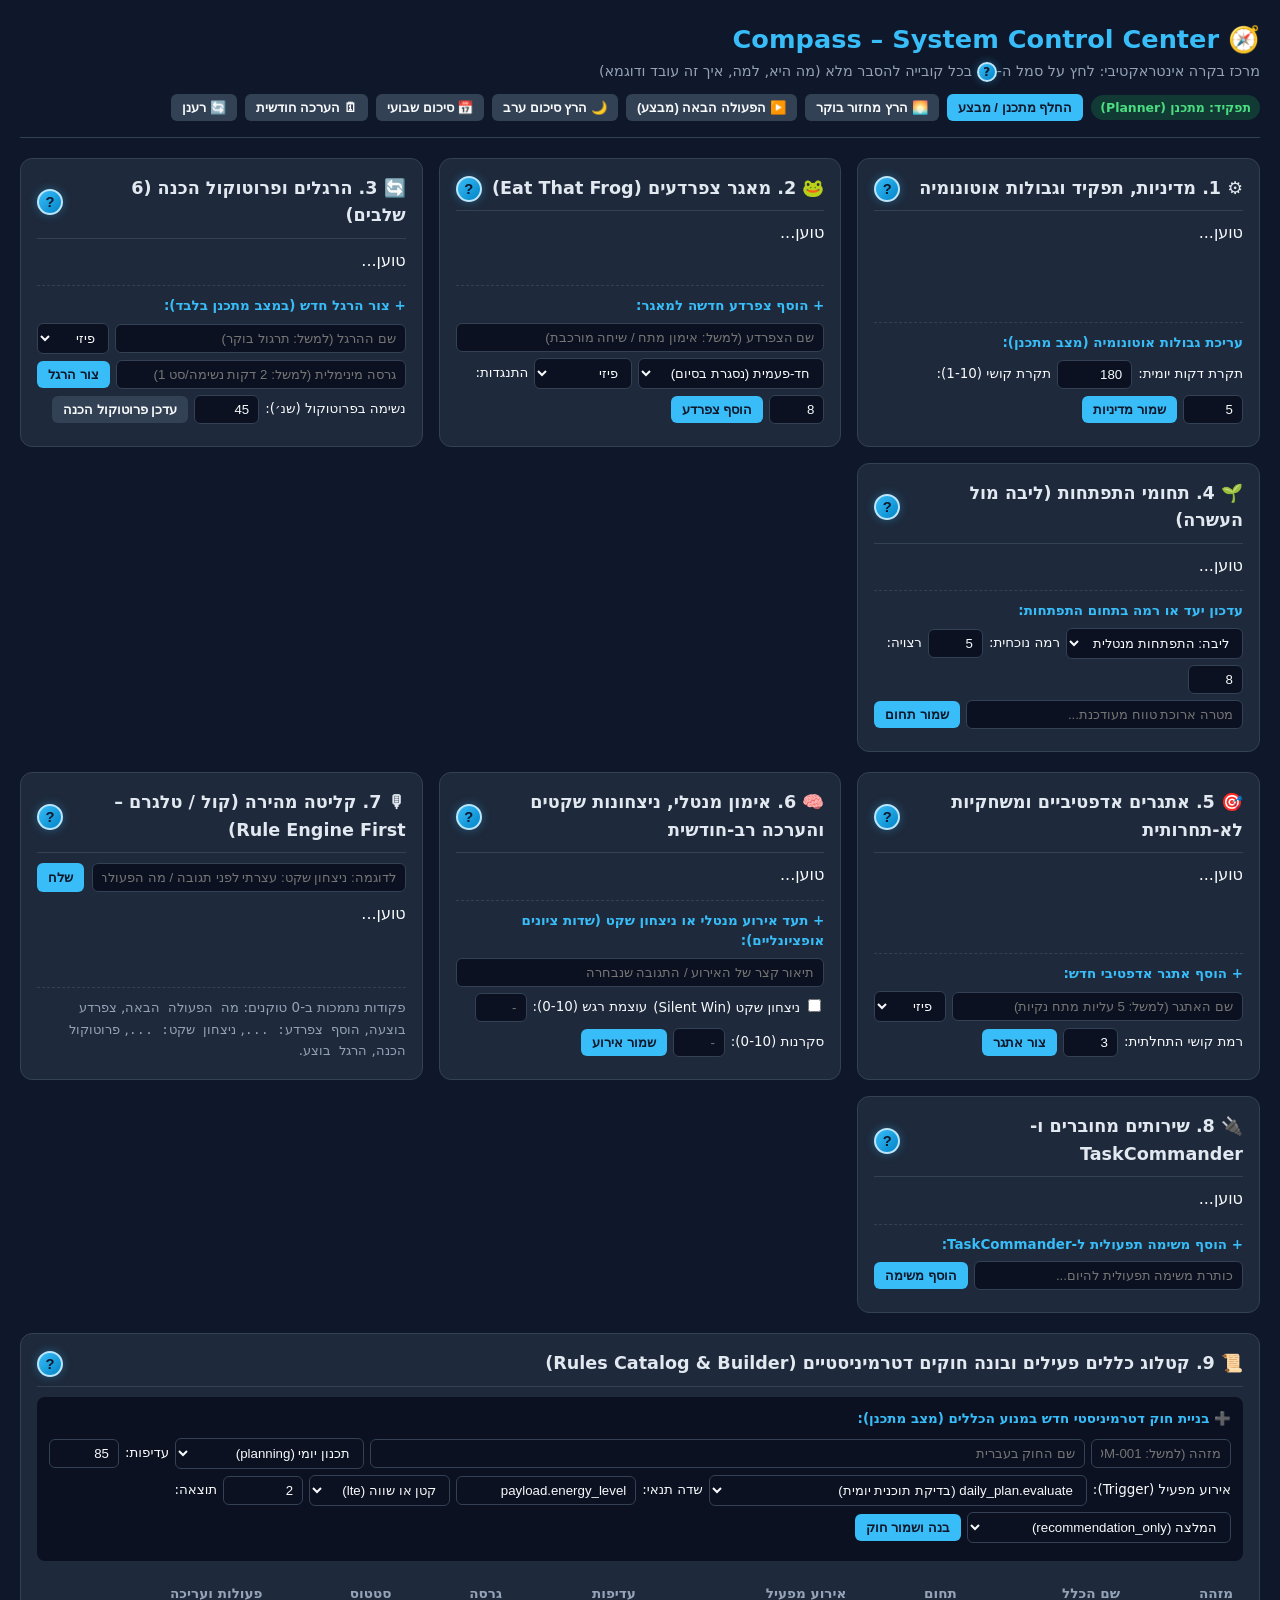
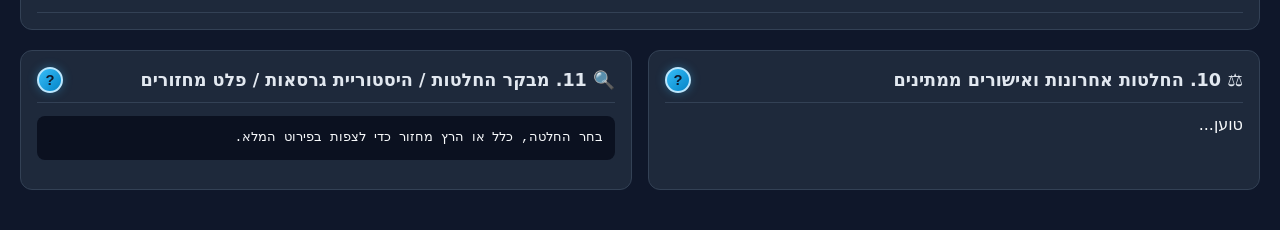
==== app/static/control-center/index.html @ f4055ac7 "feat: add circular colored ? help icons and detailed explanation modals to all 11 Control Center car" ====
<!DOCTYPE html>
<html lang="he" dir="rtl">
<head>
  <meta charset="UTF-8" />
  <meta name="viewport" content="width=device-width, initial-scale=1.0" />
  <title>Compass – System Control Center</title>
  <style>
    :root {
      --bg: #0f172a;
      --card: #1e293b;
      --border: #334155;
      --text: #f8fafc;
      --muted: #94a3b8;
      --accent: #38bdf8;
      --ok: #22c55e;
      --warn: #f59e0b;
      --danger: #ef4444;
    }
    * { box-sizing: border-box; }
    body {
      margin: 0;
      font-family: system-ui, -apple-system, "Segoe UI", Roboto, sans-serif;
      background: var(--bg);
      color: var(--text);
      padding: 20px;
      line-height: 1.55;
    }
    header {
      display: flex;
      justify-content: space-between;
      align-items: center;
      flex-wrap: wrap;
      gap: 12px;
      padding-bottom: 16px;
      border-bottom: 1px solid var(--border);
      margin-bottom: 20px;
    }
    h1 { margin: 0; font-size: 1.6rem; color: var(--accent); }
    .card-header {
      display: flex;
      justify-content: space-between;
      align-items: center;
      gap: 10px;
      border-bottom: 1px solid var(--border);
      padding-bottom: 8px;
      margin-bottom: 10px;
    }
    .card-header h2 {
      margin: 0;
      font-size: 1.1rem;
      color: #e2e8f0;
    }
    .help-btn {
      display: inline-flex;
      align-items: center;
      justify-content: center;
      width: 26px;
      height: 26px;
      min-width: 26px;
      border-radius: 50%;
      background: linear-gradient(135deg, #38bdf8, #0284c7);
      color: #0f172a;
      border: 2px solid #bae6fd;
      font-weight: 800;
      font-size: 0.92rem;
      cursor: pointer;
      box-shadow: 0 0 10px rgba(56, 189, 248, 0.35);
      transition: transform 0.15s ease, box-shadow 0.15s ease;
      padding: 0;
    }
    .help-btn:hover {
      transform: scale(1.12);
      box-shadow: 0 0 14px rgba(56, 189, 248, 0.65);
    }
    .badge {
      display: inline-block;
      padding: 3px 9px;
      border-radius: 999px;
      font-size: 0.78rem;
      font-weight: 600;
      background: #334155;
    }
    .badge.ok { background: rgba(34, 197, 94, 0.2); color: #4ade80; }
    .badge.warn { background: rgba(245, 158, 11, 0.2); color: #fbbf24; }
    .badge.danger { background: rgba(239, 68, 68, 0.2); color: #f87171; }
    .grid {
      display: grid;
      grid-template-columns: repeat(auto-fit, minmax(350px, 1fr));
      gap: 16px;
      margin-bottom: 20px;
    }
    .card {
      background: var(--card);
      border: 1px solid var(--border);
      border-radius: 12px;
      padding: 16px;
      display: flex;
      flex-direction: column;
      justify-content: space-between;
    }
    .form-box {
      margin-top: 12px;
      padding-top: 10px;
      border-top: 1px dashed var(--border);
      font-size: 0.84rem;
    }
    .form-row {
      display: flex;
      gap: 6px;
      margin-bottom: 6px;
      flex-wrap: wrap;
      align-items: center;
    }
    table {
      width: 100%;
      border-collapse: collapse;
      font-size: 0.85rem;
    }
    th, td {
      text-align: right;
      padding: 8px 10px;
      border-bottom: 1px solid var(--border);
    }
    th { color: var(--muted); font-weight: 600; }
    button {
      background: var(--accent);
      color: #0f172a;
      border: none;
      border-radius: 6px;
      padding: 6px 11px;
      font-weight: 600;
      cursor: pointer;
      font-size: 0.82rem;
    }
    button:hover { opacity: 0.92; }
    button.secondary { background: #334155; color: var(--text); }
    button.ok { background: var(--ok); color: #052e16; }
    button.warn { background: var(--warn); color: #451a03; }
    input, select {
      background: #0b1120;
      border: 1px solid var(--border);
      color: var(--text);
      padding: 6px 9px;
      border-radius: 6px;
      font-size: 0.83rem;
    }
    pre {
      background: #0b1120;
      padding: 12px;
      border-radius: 8px;
      overflow-x: auto;
      font-size: 0.82rem;
      white-space: pre-wrap;
      max-height: 360px;
      overflow-y: auto;
    }
    .item-row {
      display: flex;
      justify-content: space-between;
      align-items: center;
      padding: 5px 0;
      border-bottom: 1px solid rgba(51,65,85,0.5);
      font-size: 0.84rem;
      gap: 6px;
    }
    /* Help Modal Styles */
    .modal-overlay {
      display: none;
      position: fixed;
      inset: 0;
      background: rgba(15, 23, 42, 0.82);
      backdrop-filter: blur(4px);
      z-index: 9999;
      align-items: center;
      justify-content: center;
      padding: 20px;
    }
    .modal-overlay.active {
      display: flex;
    }
    .modal-content {
      background: #1e293b;
      border: 2px solid var(--accent);
      border-radius: 14px;
      max-width: 780px;
      width: 100%;
      max-height: 86vh;
      overflow-y: auto;
      padding: 22px 24px;
      box-shadow: 0 20px 50px rgba(0, 0, 0, 0.65);
    }
    .modal-header {
      display: flex;
      justify-content: space-between;
      align-items: center;
      border-bottom: 1px solid var(--border);
      padding-bottom: 12px;
      margin-bottom: 16px;
    }
    .modal-header h3 {
      margin: 0;
      font-size: 1.25rem;
      color: var(--accent);
    }
    .help-section {
      margin-bottom: 14px;
      background: #0b1120;
      border: 1px solid var(--border);
      border-radius: 10px;
      padding: 12px 14px;
    }
    .help-section h4 {
      margin: 0 0 6px 0;
      color: #38bdf8;
      font-size: 0.96rem;
    }
    .help-section p, .help-section ul {
      margin: 0;
      font-size: 0.9rem;
      color: #e2e8f0;
    }
    .help-section ul {
      padding-right: 20px;
      margin-top: 6px;
    }
    .help-section li {
      margin-bottom: 5px;
    }
  </style>
</head>
<body>
  <header>
    <div>
      <h1>🧭 Compass – System Control Center</h1>
      <div style="color: var(--muted); font-size: 0.9rem;">
        מרכז בקרה אינטראקטיבי: לחץ על סמל ה-<span class="help-btn" style="width:20px;height:20px;min-width:20px;font-size:0.75rem;cursor:default;">?</span> בכל קובייה להסבר מלא (מה היא, למה, איך זה עובד ודוגמא)
      </div>
    </div>
    <div style="display:flex; gap:8px; align-items:center; flex-wrap:wrap;">
      <span id="role-badge" class="badge ok">תפקיד: מתכנן (Planner)</span>
      <button onclick="toggleRole()">החלף מתכנן / מבצע</button>
      <button class="secondary" onclick="runCycle('morning')">🌅 הרץ מחזור בוקר</button>
      <button class="secondary" onclick="runCycle('intraday')">▶️ הפעולה הבאה (מבצע)</button>
      <button class="secondary" onclick="runCycle('evening')">🌙 הרץ סיכום ערב</button>
      <button class="secondary" onclick="runCycle('weekly')">📅 סיכום שבועי</button>
      <button class="secondary" onclick="runCycle('monthly')">🗓 הערכה חודשית</button>
      <button class="secondary" onclick="loadOverview()">🔄 רענן</button>
    </div>
  </header>

  <div class="grid">
    <!-- Card 1: Policy & Autonomy -->
    <div class="card">
      <div>
        <div class="card-header">
          <h2>⚙️ 1. מדיניות, תפקיד וגבולות אוטונומיה</h2>
          <button class="help-btn" onclick="openHelp('card1')" title="הסבר על קובייה 1">?</button>
        </div>
        <div id="policy-box">טוען...</div>
      </div>
      <div class="form-box">
        <div style="font-weight:600; margin-bottom:6px; color:var(--accent);">עריכת גבולות אוטונומיה (מצב מתכנן):</div>
        <div class="form-row">
          <label>תקרת דקות יומית:</label>
          <input id="pol-minutes" type="number" value="180" style="width:75px;" />
          <label>תקרת קושי (1-10):</label>
          <input id="pol-diff" type="number" value="5" min="1" max="10" style="width:60px;" />
          <button onclick="savePolicyBounds()">שמור מדיניות</button>
        </div>
      </div>
    </div>

    <!-- Card 2: Frogs Pool -->
    <div class="card">
      <div>
        <div class="card-header">
          <h2>🐸 2. מאגר צפרדעים (Eat That Frog)</h2>
          <button class="help-btn" onclick="openHelp('card2')" title="הסבר על קובייה 2">?</button>
        </div>
        <div id="frogs-box">טוען...</div>
      </div>
      <div class="form-box">
        <div style="font-weight:600; margin-bottom:6px; color:var(--accent);">+ הוסף צפרדע חדשה למאגר:</div>
        <div class="form-row">
          <input id="frog-name" type="text" placeholder="שם הצפרדע (למשל: אימון מתח / שיחה מורכבת)" style="flex:1;" />
        </div>
        <div class="form-row">
          <select id="frog-type">
            <option value="one_time">חד-פעמית (נסגרת בסיום)</option>
            <option value="ongoing">מתמשכת (נשארת במאגר)</option>
          </select>
          <select id="frog-domain">
            <option value="physical">פיזי</option>
            <option value="mental">מנטלי</option>
            <option value="ai_professional">AI מקצועי</option>
            <option value="core">כללי</option>
          </select>
          <label>התנגדות:</label>
          <input id="frog-res" type="number" value="8" min="1" max="10" style="width:55px;" />
          <button onclick="addFrog()">הוסף צפרדע</button>
        </div>
      </div>
    </div>

    <!-- Card 3: Routines & 6-Step Prep Protocol -->
    <div class="card">
      <div>
        <div class="card-header">
          <h2>🔄 3. הרגלים ופרוטוקול הכנה (6 שלבים)</h2>
          <button class="help-btn" onclick="openHelp('card3')" title="הסבר על קובייה 3">?</button>
        </div>
        <div id="routines-box">טוען...</div>
      </div>
      <div class="form-box">
        <div style="font-weight:600; margin-bottom:6px; color:var(--accent);">+ צור הרגל חדש (במצב מתכנן בלבד):</div>
        <div class="form-row">
          <input id="rout-name" type="text" placeholder="שם ההרגל (למשל: תרגול בוקר)" style="flex:1;" />
          <select id="rout-domain">
            <option value="physical">פיזי</option>
            <option value="mental">מנטלי</option>
            <option value="ai_professional">AI</option>
          </select>
        </div>
        <div class="form-row">
          <input id="rout-min" type="text" placeholder="גרסה מינימלית (למשל: 2 דקות נשימה/סט 1)" style="flex:1;" />
          <button onclick="addRoutine()">צור הרגל</button>
        </div>
        <div class="form-row" style="margin-top:6px;">
          <label>נשימה בפרוטוקול (שנ׳):</label>
          <input id="prep-sec" type="number" value="45" min="20" max="120" style="width:65px;" />
          <button class="secondary" onclick="savePrepProtocol()">עדכן פרוטוקול הכנה</button>
        </div>
      </div>
    </div>

    <!-- Card 4: Growth Domains -->
    <div class="card">
      <div>
        <div class="card-header">
          <h2>🌱 4. תחומי התפתחות (ליבה מול העשרה)</h2>
          <button class="help-btn" onclick="openHelp('card4')" title="הסבר על קובייה 4">?</button>
        </div>
        <div id="growth-box">טוען...</div>
      </div>
      <div class="form-box">
        <div style="font-weight:600; margin-bottom:6px; color:var(--accent);">עדכון יעד או רמה בתחום התפתחות:</div>
        <div class="form-row">
          <select id="dom-slug">
            <option value="mental">ליבה: התפתחות מנטלית</option>
            <option value="physical">ליבה: התפתחות פיזית</option>
            <option value="ai_professional">ליבה: AI מקצועי</option>
            <option value="cooking">העשרה: בישול</option>
            <option value="gardening">העשרה: גינון</option>
            <option value="music">העשרה: נגינה</option>
            <option value="drawing">העשרה: ציור</option>
          </select>
          <label>רמה נוכחית:</label>
          <input id="dom-cur" type="number" value="5" min="1" max="10" style="width:55px;" />
          <label>רצויה:</label>
          <input id="dom-des" type="number" value="8" min="1" max="10" style="width:55px;" />
        </div>
        <div class="form-row">
          <input id="dom-goal" type="text" placeholder="מטרה ארוכת טווח מעודכנת..." style="flex:1;" />
          <button onclick="updateDomain()">שמור תחום</button>
        </div>
      </div>
    </div>
  </div>

  <div class="grid">
    <!-- Card 5: Adaptive Challenges & Playfulness -->
    <div class="card">
      <div>
        <div class="card-header">
          <h2>🎯 5. אתגרים אדפטיביים ומשחקיות לא-תחרותית</h2>
          <button class="help-btn" onclick="openHelp('card5')" title="הסבר על קובייה 5">?</button>
        </div>
        <div id="challenges-box">טוען...</div>
      </div>
      <div class="form-box">
        <div style="font-weight:600; margin-bottom:6px; color:var(--accent);">+ הוסף אתגר אדפטיבי חדש:</div>
        <div class="form-row">
          <input id="chal-title" type="text" placeholder="שם האתגר (למשל: 5 עליות מתח נקיות)" style="flex:1;" />
          <select id="chal-domain">
            <option value="physical">פיזי</option>
            <option value="mental">מנטלי</option>
            <option value="ai_professional">AI</option>
          </select>
        </div>
        <div class="form-row">
          <label>רמת קושי התחלתית:</label>
          <input id="chal-diff" type="number" value="3" min="1" max="10" style="width:55px;" />
          <button onclick="addChallenge()">צור אתגר</button>
        </div>
      </div>
    </div>

    <!-- Card 6: Mental Progress & Silent Wins -->
    <div class="card">
      <div>
        <div class="card-header">
          <h2>🧠 6. אימון מנטלי, ניצחונות שקטים והערכה רב-חודשית</h2>
          <button class="help-btn" onclick="openHelp('card6')" title="הסבר על קובייה 6">?</button>
        </div>
        <div id="mental-box">טוען...</div>
      </div>
      <div class="form-box">
        <div style="font-weight:600; margin-bottom:6px; color:var(--accent);">+ תעד אירוע מנטלי או ניצחון שקט (שדות ציונים אופציונליים):</div>
        <div class="form-row">
          <input id="men-desc" type="text" placeholder="תיאור קצר של האירוע / התגובה שנבחרה" style="flex:1;" />
        </div>
        <div class="form-row">
          <label><input id="men-silent" type="checkbox" /> ניצחון שקט (Silent Win)</label>
          <label>עוצמת רגש (0-10):</label>
          <input id="men-emo" type="number" placeholder="-" min="0" max="10" style="width:52px;" />
          <label>סקרנות (0-10):</label>
          <input id="men-cur" type="number" placeholder="-" min="0" max="10" style="width:52px;" />
          <button onclick="recordMentalEvent()">שמור אירוע</button>
        </div>
      </div>
    </div>

    <!-- Card 7: Voice & Telegram Quick Capture -->
    <div class="card">
      <div>
        <div class="card-header">
          <h2>🎙 7. קליטה מהירה (קול / טלגרם – Rule Engine First)</h2>
          <button class="help-btn" onclick="openHelp('card7')" title="הסבר על קובייה 7">?</button>
        </div>
        <div style="display:flex; gap:8px; margin-bottom:10px;">
          <input id="quick-input" type="text" placeholder="לדוגמה: ניצחון שקט: עצרתי לפני תגובה / מה הפעולה הבאה" style="flex:1;" />
          <button onclick="sendQuickCapture()">שלח</button>
        </div>
        <div id="ai-box">טוען...</div>
      </div>
      <div class="form-box" style="color:var(--muted);">
        פקודות נתמכות ב-0 טוקנים: <code>מה הפעולה הבאה</code>, <code>צפרדע בוצעה</code>, <code>הוסף צפרדע: ...</code>, <code>ניצחון שקט: ...</code>, <code>פרוטוקול הכנה</code>, <code>הרגל בוצע</code>.
      </div>
    </div>

    <!-- Card 8: Connected Services & TaskCommander -->
    <div class="card">
      <div>
        <div class="card-header">
          <h2>🔌 8. שירותים מחוברים ו-TaskCommander</h2>
          <button class="help-btn" onclick="openHelp('card8')" title="הסבר על קובייה 8">?</button>
        </div>
        <div id="services-box">טוען...</div>
      </div>
      <div class="form-box">
        <div style="font-weight:600; margin-bottom:6px; color:var(--accent);">+ הוסף משימה תפעולית ל-TaskCommander:</div>
        <div class="form-row">
          <input id="tc-title" type="text" placeholder="כותרת משימה תפעולית להיום..." style="flex:1;" />
          <button onclick="addTaskCommanderTask()">הוסף משימה</button>
        </div>
      </div>
    </div>
  </div>

  <!-- Card 9: Rules Catalog & Rule Builder -->
  <div class="card" style="margin-bottom: 20px;">
    <div class="card-header">
      <h2>📜 9. קטלוג כללים פעילים ובונה חוקים דטרמיניסטיים (Rules Catalog & Builder)</h2>
      <button class="help-btn" onclick="openHelp('card9')" title="הסבר מלא על קובייה 9, האם החוקים אמיתיים ואיך בונים אותם">?</button>
    </div>
    <div class="form-box" style="margin-top:0; margin-bottom:14px; border-top:none; background:#0b1120; padding:12px; border-radius:8px;">
      <div style="font-weight:600; margin-bottom:8px; color:var(--accent);">➕ בניית חוק דטרמיניסטי חדש במנוע הכללים (מצב מתכנן):</div>
      <div class="form-row">
        <input id="rule-id" type="text" placeholder="מזהה (למשל: CUSTOM-001)" style="width:140px;" />
        <input id="rule-name" type="text" placeholder="שם החוק בעברית" style="flex:1;" />
        <select id="rule-domain">
          <option value="planning">תכנון יומי (planning)</option>
          <option value="frogs">צפרדעים (frogs)</option>
          <option value="habits">הרגלים (habits)</option>
          <option value="mental">מנטלי (mental)</option>
          <option value="challenges">אתגרים (challenges)</option>
          <option value="control">בקרה ואוטונומיה (control)</option>
        </select>
        <label>עדיפות:</label>
        <input id="rule-prio" type="number" value="85" min="1" max="200" style="width:70px;" />
      </div>
      <div class="form-row">
        <label>אירוע מפעיל (Trigger):</label>
        <select id="rule-evt">
          <option value="daily_plan.evaluate">daily_plan.evaluate (בדיקת תוכנית יומית)</option>
          <option value="evening_review.frogs_check">evening_review.frogs_check (בדיקת מאגר צפרדעים בערב)</option>
          <option value="frog.morning_selection">frog.morning_selection (בחירת צפרדע בבוקר)</option>
          <option value="routine.resistance_detected">routine.resistance_detected (זיהוי התנגדות להרגל)</option>
          <option value="challenge.evaluate">challenge.evaluate (הערכת אתגר אדפטיבי)</option>
          <option value="assessment.trend_requested">assessment.trend_requested (בקשת מגמה מנטלית)</option>
        </select>
        <label>שדה תנאי:</label>
        <input id="rule-field" type="text" value="payload.energy_level" style="width:180px;" />
        <select id="rule-op">
          <option value="lte">קטן או שווה (lte)</option>
          <option value="lt">קטן מ- (lt)</option>
          <option value="gte">גדול או שווה (gte)</option>
          <option value="gt">גדול מ- (gt)</option>
          <option value="eq">שווה ל- (eq)</option>
        </select>
        <input id="rule-val" type="text" value="2" placeholder="ערך" style="width:80px;" />
        <label>תוצאה:</label>
        <select id="rule-eff">
          <option value="recommendation_only">המלצה (recommendation_only)</option>
          <option value="allow">אישור אוטומטי (allow)</option>
          <option value="require_approval">דרוש אישור משתמש (require_approval)</option>
          <option value="block">חסימת פעולה (block)</option>
        </select>
        <button onclick="createNewRule()">בנה ושמור חוק</button>
      </div>
    </div>

    <div style="overflow-x:auto;">
      <table id="rules-table">
        <thead>
          <tr>
            <th>מזהה</th>
            <th>שם הכלל</th>
            <th>תחום</th>
            <th>אירוע מפעיל</th>
            <th>עדיפות</th>
            <th>גרסה</th>
            <th>סטטוס</th>
            <th>פעולות ועריכה</th>
          </tr>
        </thead>
        <tbody></tbody>
      </table>
    </div>
  </div>

  <!-- Card 10 & 11: Decisions, Pending Approvals & Inspector -->
  <div class="grid">
    <div class="card">
      <div>
        <div class="card-header">
          <h2>⚖️ 10. החלטות אחרונות ואישורים ממתינים</h2>
          <button class="help-btn" onclick="openHelp('card10')" title="הסבר על קובייה 10">?</button>
        </div>
        <div id="approvals-box" style="margin-bottom:10px;"></div>
        <div id="decisions-box">טוען...</div>
      </div>
    </div>
    <div class="card">
      <div>
        <div class="card-header">
          <h2>🔍 11. מבקר החלטות / היסטוריית גרסאות / פלט מחזורים</h2>
          <button class="help-btn" onclick="openHelp('card11')" title="הסבר על קובייה 11">?</button>
        </div>
        <pre id="inspector-box">בחר החלטה, כלל או הרץ מחזור כדי לצפות בפירוט המלא.</pre>
      </div>
    </div>
  </div>

  <!-- Help Modal Popup -->
  <div id="help-modal" class="modal-overlay" onclick="if(event.target===this) closeHelp()">
    <div class="modal-content">
      <div class="modal-header">
        <h3 id="help-modal-title">הסבר</h3>
        <button class="secondary" onclick="closeHelp()">✕ סגור</button>
      </div>
      <div id="help-modal-body"></div>
    </div>
  </div>

  <script>
    let currentState = null;

    const HELP_CONTENT = {
      card1: {
        title: "⚙️ קובייה 1: מדיניות, תפקיד וגבולות אוטונומיה",
        what: "לוח השליטה המרכזי על 'גבולות הגזרה' שאתה מרשה למערכת להפעיל מולך, והחלפת הכובע שלך בין מתכנן (Planner) למבצע (Executor).",
        why: "כדי שבזמן אמת (באמצע היום, כשאתה עייף או נמנע ממשימה) לא תתחיל לשנות חוקים או לבטל הרגלים ('בריחה לתכנון'), ומנגד – כדי שהמערכת לעולם לא תעמיס עליך מעבר לתקרת הזמן והקושי שקבעת מראש.",
        how: "נשמר בטבלת user_autonomy_policy. מעבר למצב מבצע (Executor) חוסם יצירת הרגלים או חוקים חדשים (כלל CONTROL-002). שינוי מהותי בתקרת הדקות או בתקרת הקושי של האתגרים נבדק מול הכלל CONTROL-001.",
        example: "אתה קובע במצב מתכנן: תקרת דקות יומית = 120 דק׳ ותקרת קושי אתגר = רמה 5. אם מחר תוכנית הבוקר תגיע ל-150 דקות, המערכת תעצור ולא תפעיל אותה אוטומטית אלא תבקש את אישורך (PLAN-002)."
      },
      card2: {
        title: "🐸 קובייה 2: מאגר צפרדעים (Eat That Frog)",
        what: "מאגר הפעולות החשובות שאתה נוטה לדחות בגלל אי-נעימות, מתח מקדים או קושי בהתחלה (ולא סתם כל משימה ארוכה).",
        why: "התמודדות פרואקטיבית עם הימנעות. המערכת דואגת שתמיד יהיו במאגר לפחות 4 צפרדעים פעילות לבחירה, ומבחינה בין צפרדע חד-פעמית (שנסגרת ברגע שבוצעה) לבין צפרדע מתמשכת (פעולה חוזרת כמו אימון מתח/משקולות שנשארת במאגר גם אחרי שביצעת אותה היום, עד שההתנגדות הרגשית אליה נעלמת).",
        how: "<ul><li><strong>בבוקר (FROG-002):</strong> מנוע הכללים משקלל חשיבות, התנגדות, דחיפות, אנרגיה וזמן זמין ובוחר צפרדע יומית אחת לשעות הבוקר.</li><li><strong>בסיום ביצוע (FROG-003):</strong> לחיצה על 'בוצע ✓' סוגרת צפרדע חד-פעמית, אך משאירה צפרדע מתמשכת כפעילה (active) ולא מסירה אותה ללא אישור מפורש שלך (FROG-004).</li><li><strong>בערב (FROG-001):</strong> אם ירדת מתחת ל-4 צפרדעים, המערכת מבקשת ממך להוסיף חדשות – ולעולם אינה ממציאה צפרדעים בעצמה.</li></ul>",
        example: "הוספת שתי צפרדעים: 1) 'שיחת משוב מורכבת' (חד-פעמית, התנגדות 8), 2) 'אימון מתח ומשקולות' (מתמשכת, התנגדות 8). כשלחצת 'בוצע ✓' על השיחה – היא נסגרה. כשלחצת 'בוצע ✓' על אימון המתח – נרשמה השלמה, והיא נשארת במאגר הפעיל גם למחר."
      },
      card3: {
        title: "🔄 קובייה 3: הרגלים ופרוטוקול הכנה (6 שלבים)",
        what: "ניהול השגרות הקבועות שלך (Routines) יחד עם פרוטוקול הכנה קצר בן 6 שלבים להפחתת התנגדות לפני פעולה מאתגרת.",
        why: "רוב ההרגלים נשברים בגלל גישת 'הכול או כלום' או בגלל מתח גופני לפני תחילת הפעולה. הקובייה הזו נותנת לך לכל הרגל גרסה מינימלית (Minimum Viable Version) לימים קשים, מאפשרת דילוג ללא ענישה (שאינו מאפס את הרצף הגמיש שלך!), ומצמידה אוטומטית פרוטוקול הרגעה של 45 שניות לפני פעולה עם התנגדות גבוהה.",
        how: "<ul><li><strong>פרוטוקול 6 השלבים (MENTAL-001):</strong> 1. עצירה קצרה -> 2. זיהוי תחושה בגוף -> 3. נשימה רגועה (30–60 שניות) -> 4. מיקוד בפעולה הראשונה ולא בתוצאה -> 5. התחלה בטוחה -> 6. זיהוי התחושה אחרי. (הפתיח הנעים מוגבל לעד 90 שניות כדי שלא יהפוך לתירוץ לדחיינות).</li><li><strong>כלל HABIT-001:</strong> כשיש התנגדות גבוהה או אנרגיה נמוכה, המערכת מציעה אוטומטית את הגרסה המינימלית.</li></ul>",
        example: "יצרת הרגל 'תרגול כוח בוקר' שגרסתו המלאה היא 20 דקות, והגרסה המינימלית שלו היא 'סט מתח אחד או 2 דקות מתיחה'. ביום עמוס לחצת על 'מינימלי' – הרצף הגמיש שלך (flexible_streak_count) עלה ב-1! ביום שבו היית חולה לחצת 'דלג (ללא קנס)' – הרצף נשמר ולא התאפס ל-0."
      },
      card4: {
        title: "🌱 קובייה 4: תחומי התפתחות (ליבה מול העשרה)",
        what: "היררכיית המטרות ארוכות הטווח שלך, המחולקת ל-3 תחומי ליבה (Core, משקל 10) מול 4 תחומי העשרה (Enrichment, משקל 4).",
        why: "כדי שהמערכת תדע שבישול, גינון, נגינה או ציור (העשרה, רמת התערבות נמוכה) חשובים להנאה שלך אך לעולם לא יקבלו משקל זהה להתפתחות מנטלית, התפתחות פיזית והתפתחות מקצועית ב-AI (ליבה). בנוסף, היא מזהה כאשר הלמידה המעמיקה שלך ב-AI כבר מכסה את הצורך בגירוי קוגניטיבי (GROWTH-001) כך שלא יוצעו לך אימוני מוח מיותרים.",
        how: "בכל סיכום שבועי מופעל הכלל GROWTH-002: אם תחום ליבה לא תורגל 7 ימים, נוצרת אוטומטית הצעת התערבות לשבץ פעולת כניסה של 5–10 דקות למחרת בבוקר.",
        example: "תחום 'התפתחות מנטלית' נמצא ברמה 4 מתוך יעד 8. אם לא תיעדת פעילות מנטלית במשך שבוע, המערכת תתריע בסיכום השבועי על הזנחת תחום ליבה ותציע תרגיל קצר למחר בבוקר."
      },
      card5: {
        title: "🎯 קובייה 5: אתגרים אדפטיביים ומשחקיות לא-תחרותית",
        what: "מנוע אתגרים מתפתח (Adaptive Challenges) שמעלה או מוריד את רמת הקושי בהתאם לביצועים שלך, לצד ניקוד משחקי אישי (Playful Engagement).",
        why: "כדי ליצור עניין ותחושת התקדמות בלי ליפול לעומס יתר או פציעה, ובלי להפוך את המשחקיות למדד שיפוטי או אבחוני.",
        how: "<ul><li>3 השלמות רצופות במאמץ סביר מעלות את רמת הקושי בדרגה 1 (CHALLENGE-001), אך לעולם לא מעל תקרת הקושי שאישרת במדיניות.</li><li><strong>בטיחות מעל הכול (CHALLENGE-002):</strong> לחיצה על כפתור 'דווח כאב/מגבלה' חוסמת באופן מוחלט כל העלאת עומס גופני ומעבירה את האתגר למצב התאוששות/הפחתת עומס.</li><li>ניקוד המשחקיות מעניק נקודות על עצם התחלת פעולה ועל צליחת התנגדות (0 קנסות תמיד), ומופרד לחלוטין ממדדי Assessment.</li></ul>",
        example: "יצרת אתגר '5 עליות מתח נקיות' ברמת קושי 3. אם דיווחת על כאב בכתף ('דווח כאב/מגבלה'), גם אם ביקשת להעלות רמה – הכלל CHALLENGE-002 חוסם את ההעלאה ומשאיר/מוריד את העומס."
      },
      card6: {
        title: "🧠 קובייה 6: אימון מנטלי, ניצחונות שקטים והערכה רב-חודשית (Assessment)",
        what: "המרכז למעבר מתגובתיות אוטומטית לפרואקטיביות, סקרנות ובחירה – כולל תיעוד אירועים מהחיים האמיתיים, זיהוי 'ניצחונות שקטים' (Silent Wins), והפקת דוח מגמה רב-חודשי.",
        why: "שינוי מנטלי אמיתי מתבטא לא רק באירועים שהתפוצצו, אלא באירועים שבעבר היו גורמים להתפרצות/התגוננות והיום עברו בשקט ('ניצחון שקט'). כמו כן, כאשר אתה מתעד אירוע במהירות, לא תמיד תמלא את כל הציונים (0–10), ואסור למערכת להחשיב ציון חסר כ-0 או להסיק מגמה מ-2 אירועים בלבד.",
        how: "<ul><li><strong>תיעוד חלקי (MENTAL-002):</strong> שדות מספריים שהשארת ריקים נשמרים במסד הנתונים כ-NULL ומוחרגים ממכנה הממוצע (לעולם לא נספרים כ-0).</li><li><strong>הגנת מדגם קטן (ASSESS-002):</strong> כל עוד יש פחות מ-5 אירועים מתועדים, המערכת מציגה insufficient_data ומסרבת להמציא מגמת שיפור או נסיגה.</li><li><strong>מ-5 אירועים ומעלה (ASSESS-001):</strong> משווה את המחצית הראשונה של התקופה למחצית האחרונה באשכולות אירועים דומים (comparable_event_clusters), ומציגה שקיפות מלאה (כמות נתונים, אחוז שלמות, מגבלות השוואה, רמת ביטחון והבהרה לא-אבחונית).</li><li><strong>בידוד פרטיות:</strong> התוכן המנטלי מסונן ולעולם אינו נשלח לשירותים תפעוליים כמו TaskCommander, mail_manager או economic_manager.</li></ul>",
        example: "ביקורת בישיבה שהייתה מקפיצה אותך בעבר עברה הפעם בנשימה ושאלה סקרנית. סימנת '✓ ניצחון שקט' ולחצת 'שמור אירוע' (אפילו בלי למלא ציונים). האירוע נספר בניצחונות השקטים ומשוקלל בהערכה החודשית."
      },
      card7: {
        title: "🎙 קובייה 7: קליטה מהירה (קול / טלגרם – Rule Engine First)",
        what: "שורת פקודה ודיווח מהיר (לדיבור או הודעת טלגרם קצרה) שפועלת קודם כול דרך מנתח פקודות דטרמיניסטי, ועוקבת בנפרד אחרי עלויות LLM מול עלויות דיבור (STT/TTS).",
        why: "כדי לחסוך עלויות וזמן תגובה (AI-001, AI-002), ולאפשר למערכת לעבוד ב-100% גם כאשר שירות ה-LLM כבוי או לא זמין.",
        how: "כשאתה מקליד או אומר משפט, המערכת בודקת אותו מול דקדוק הפקודות המובנה. אם זוהתה פקודה, היא מתבצעת ב-0 טוקנים של LLM והמונה 'מעקפים דטרמיניסטיים' עולה ב-1. עלויות תמלול והקראה (STT/TTS) נרשמות בנפרד מעלויות מודל השפה.",
        example: "הקלד בתיבה: 'ניצחון שקט: עצרתי לפני תגובה אוטומטית בשיחה' ולחץ 'שלח'. תראה ב'מבקר ההחלטות' למטה שהאירוע נשמר מיד ע\"י deterministic_parser עם llm_used: false."
      },
      card8: {
        title: "🔌 קובייה 8: שירותים מחוברים ו-TaskCommander",
        what: "תמונת החיבור החיה של כלל השירותים באקוסיסטם (rules_engine, task_commander, self_management, assessment וכו׳) וניהול המשימות התפעוליות של היום.",
        why: "בהתאם להחלטה הארכיטקטונית (D007), TaskCommander מומש ישירות תחת Compass כדי לנהל משימות תפעוליות ומופעים יומיים/שבועיים (today, overdue, done, snooze, skip) ללא תלות בשירות חיצוני חסר.",
        how: "כל משימה שתוסיף כאן נשמרת בטבלאות tc_tasks ו-tc_task_instances של Compass ומשתלבת אוטומטית בתוכנית הבוקר ובסיכום הערב.",
        example: "הוסף משימה 'שליחת דוח שבועי' ולחץ 'הוסף משימה'. המשימה תתווסף מיד למצבת המשימות של TaskCommander להיום ותשולב במחזור הבוקר."
      },
      card9: {
        title: "📜 קובייה 9: קטלוג כללים פעילים ובונה חוקים דטרמיניסטיים – האם החוקים אמיתיים ואיך בונים אותם?",
        what: "<strong>החוקים בקטלוג הם אמיתיים לחלוטין ופעילים בזמן אמת (Live Deterministic Engine) – הם לא טקסט לדוגמא!</strong> כל 37 החוקים בטבלה (17 חוקי הבסיס של Compass ועוד 20 חוקי ההתפתחות הפרואקטיבית FROG-001..004, HABIT-001, MENTAL-001..003, ASSESS-001..002, GROWTH-001..002, CHALLENGE-001..002, PLAN-001..002, AI-001..002, CONTROL-001..002) רצים בפועל בתוך מנוע הכללים (c:\\workspace\\rules_engine\\compass_rules.py).",
        why: "<ul><li>אם תלחץ על <strong>'השבת'</strong> ליד החוק <code>FROG-001</code> ואז תריץ <strong>'🌙 הרץ סיכום ערב'</strong>, החוק באמת לא יופעל!</li><li>אם תשנה את מספר <strong>העדיפות (Priority)</strong> של חוק בטבלה, מנוע הכללים ישמור מיד <strong>גרסה חדשה (v2)</strong> בטבלת <code>rule_version_history</code> וישנה את סדר הכרעת ההתנגשויות שלו בזמן אמת.</li><li>בלחיצה על <strong>'שחזר ל-v1' (Rollback)</strong>, החוק יחזור למצבו המקורי תוך שמירת גרסה מתועדת (v3).</li></ul>",
        how: "<strong>איך בנוי כל חוק במנוע הכללים? (4 מרכיבים דטרמיניסטיים):</strong><ul><li><strong>1. אירוע מפעיל (Trigger / event_types):</strong> מתי החוק נבדק? (למשל <code>daily_plan.evaluate</code> כשבונים תוכנית בוקר, או <code>challenge.evaluate</code> כשמדווחים על אתגר).</li><li><strong>2. תנאים (Conditions):</strong> איזה שדה בנתוני האירוע נבדק, באיזה אופרטור (<code>eq</code>, <code>lt</code>, <code>lte</code>, <code>gt</code>, <code>gte</code>, <code>in</code>), ומול איזה ערך? לדוגמה: <code>field: payload.energy_level</code>, <code>operator: lte</code>, <code>value: 2</code>.</li><li><strong>3. עדיפות (Priority):</strong> מספר בין 1 ל-200. כששני חוקים מתאימים לאותו אירוע, החוק עם העדיפות הגבוהה יותר (וחומרת ההחלטה הגבוהה יותר: <code>block</code> &gt; <code>require_approval</code> &gt; <code>allow</code> &gt; <code>recommendation_only</code>) מנצח, וההכרעה נרשמת ביומן ההתנגשויות.</li><li><strong>4. תוצאה (Effect):</strong> מה החוק עושה כשהתנאי מתקיים?<ul><li><code>recommendation_only</code> – מצרף המלצה מותאמת (למשל להציע גרסה מינימלית או פרוטוקול נשימה).</li><li><code>allow</code> – מאשר ביצוע אוטומטי.</li><li><code>require_approval</code> – עוצר את ההפעלה האוטומטית ופותח בקשת אישור למשתמש (בקובייה 10).</li><li><code>block</code> – חוסם פעולה מסוכנת או אסורה (למשל חסימת העלאת עומס גופני בעת כאב <code>CHALLENGE-002</code>).</li></ul></li></ul>",
        example: "<strong>שתי דרכים ליצור חוק חדש כבר עכשיו:</strong><br/>1) <strong>ישירות מתוך מרכז הבקרה בדפדפן (בתיבה הכהה בראש קובייה 9):</strong> הזן מזהה <code>CUSTOM-001</code>, שם <code>'דרוש אישור לתוכנית בוקר כשהאנרגיה היא 1'</code>, בחר אירוע מפעיל <code>daily_plan.evaluate</code>, שדה <code>payload.energy_level</code>, אופרטור <code>eq</code>, ערך <code>1</code>, ותוצאה <code>require_approval</code>, ולחץ <strong>'בנה ושמור חוק'</strong>. החוק יתווסף מיד לטבלה ויופעל אוטומטית בכל ריצת מחזור בוקר!<br/>2) <strong>בקוד המקור:</strong> בפונקציה <code>proactive_development_rules()</code> בקובץ <code>c:\\workspace\\rules_engine\\compass_rules.py</code> (ומתועד ב-<code>RULES_CATALOG.md</code>)."
      },
      card10: {
        title: "⚖️ קובייה 10: החלטות אחרונות ואישורים ממתינים",
        what: "יומן השקיפות של כל החלטה שקיבל מנוע הכללים בזמן אמת, ורשימת הפעולות שדורשות אישור מפורש שלך לפני ביצוע.",
        why: "כדי שלעולם לא תהיה 'קופסה שחורה': כל החלטה של המערכת ניתנת לבדיקה, לאישור או לביטול מיידי על ידך.",
        how: "כשחוק מחזיר require_approval (למשל תוכנית יומית עמוסה מדי או שינוי מדיניות מהותי), מופיעה בראש הקובייה התראה כתומה עם כפתורי 'אשר ✓' ו-'דחה ✗'. ליד כל החלטה ביומן יש כפתור 'הסבר' וכפתור 'בטל'.",
        example: "אם הרצת מחזור חודשי שהציע לעדכן את תקרת הדקות היומית ל-210 דקות, תופיע בקשת אישור בראש קובייה 10. רק כשתלחץ 'אשר ✓' המדיניות תתעדכן בפועל."
      },
      card11: {
        title: "🔍 קובייה 11: מבקר ההחלטות (Inspector), היסטוריית גרסאות ופלט מחזורים",
        what: "חלונית הבקרה המפורטת שמציגה בעברית קריאה וב-JSON מלא את הנימוק הדטרמיניסטי של כל החלטה, את היסטוריית הגרסאות של כל חוק, ואת הסיכומים של מחזורי הבוקר/ערב/שבועי/חודשי.",
        why: "כדי לאפשר לך לבדוק בדיוק למה המערכת המליצה או חסמה פעולה מסוימת.",
        how: "לחיצה על 'הסבר' ליד כל החלטה בקובייה 10 מציגה כאן: איזה אירוע הפעיל את הבדיקה, איזה חוק ניצח (rule_id, גרסה ועדיפות), אילו חוקים אחרים נשקלו ונדחו בגלל עדיפות נמוכה יותר (conflicts_resolved), ואילו נתונים בדיוק נבדקו.",
        example: "לחץ על 'הסבר' ליד החלטת daily_plan.evaluate או לחץ על 'גרסאות' ליד החוק FROG-001 בטבלת החוקים – והפירוט המלא יוצג מיד בחלונית זו."
      }
    };

    function openHelp(cardKey) {
      const info = HELP_CONTENT[cardKey];
      if (!info) return;
      document.getElementById('help-modal-title').textContent = info.title;
      document.getElementById('help-modal-body').innerHTML = `
        <div class="help-section">
          <h4>📌 מה היא הקובייה הזו?</h4>
          <p>${info.what}</p>
        </div>
        <div class="help-section">
          <h4>🎯 למה היא קיימת?</h4>
          <p>${info.why}</p>
        </div>
        <div class="help-section">
          <h4>⚙️ איך זה עובד מאחורי הקלעים?</h4>
          <p>${info.how}</p>
        </div>
        <div class="help-section">
          <h4>💡 דוגמא מעשית:</h4>
          <p>${info.example}</p>
        </div>
      `;
      document.getElementById('help-modal').classList.add('active');
    }

    function closeHelp() {
      document.getElementById('help-modal').classList.remove('active');
    }

    document.addEventListener('keydown', (e) => {
      if (e.key === 'Escape') closeHelp();
    });

    function showOutput(title, payload) {
      document.getElementById('inspector-box').textContent = title + '\n\n' + JSON.stringify(payload, null, 2);
    }

    async function loadOverview() {
      const res = await fetch('/api/control-center/overview?user_id=moshe');
      const data = await res.json();
      currentState = data;
      renderOverview(data);
    }

    function renderOverview(data) {
      const p = data.policy || {};
      const roleBadge = document.getElementById('role-badge');
      roleBadge.textContent = p.active_role === 'executor' ? 'תפקיד: מבצע (Executor)' : 'תפקיד: מתכנן (Planner)';
      document.getElementById('pol-minutes').value = p.max_daily_minutes ?? 180;
      document.getElementById('pol-diff').value = p.max_challenge_difficulty ?? 5;

      document.getElementById('policy-box').innerHTML = `
        <div><strong>תפקיד פעיל כעת:</strong> <span class="badge ok">${p.active_role === 'executor' ? 'מבצע (Executor)' : 'מתכנן (Planner)'}</span></div>
        <div><strong>אוטומציה:</strong> ${p.automation_paused ? '<span class="badge warn">מושהית</span>' : '<span class="badge ok">פעילה</span>'}</div>
        <div><strong>תקרת דקות יומית:</strong> ${p.max_daily_minutes} דק׳ | <strong>תקרת קושי אתגר:</strong> רמה ${p.max_challenge_difficulty}</div>
        <div><strong>גרסת מדיניות:</strong> v${p.version}</div>
        <div style="margin-top:8px;">
          <button class="secondary" onclick="toggleAutomation(${!p.automation_paused})">
            ${p.automation_paused ? 'חדש אוטומציה' : 'השהה אוטומציה'}
          </button>
        </div>
      `;

      const frogs = data.frogs || {};
      const frogsList = (frogs.frogs || []).map(f => `
        <div class="item-row">
          <div>
            <strong>${f.name}</strong>
            <span class="badge">${f.frog_type === 'ongoing' ? 'מתמשכת' : 'חד-פעמית'}</span>
            <span style="color:var(--muted);">התנגדות ${f.resistance_level}/10</span>
          </div>
          <div style="display:flex; gap:4px;">
            <button class="ok" onclick="reportFrog('${f.frog_id}', 'completed')">בוצע ✓</button>
            <button class="secondary" onclick="reportFrog('${f.frog_id}', 'partial')">חלקי</button>
            <button class="secondary" onclick="reportFrog('${f.frog_id}', 'deferred')">דחה</button>
          </div>
        </div>
      `).join('');
      document.getElementById('frogs-box').innerHTML = `
        <div><strong>צפרדעים פעילות במאגר:</strong>
          <span class="badge ${frogs.replenishment_needed ? 'warn' : 'ok'}">${frogs.active_count ?? 0} / ${frogs.minimum_required ?? 4}</span>
          ${frogs.replenishment_needed ? '<span style="color:#fbbf24; font-size:0.8rem;"> (מומלץ להשלים ל-4 צפרדעים)</span>' : ''}
        </div>
        <div style="margin-top:8px;">${frogsList || '<div style="color:var(--muted);">אין צפרדעים פעילות כרגע – הוסף צפרדע למטה.</div>'}</div>
      `;

      const routines = data.routines || {};
      const prep = data.prep_protocol || {};
      document.getElementById('prep-sec').value = prep.breathing_seconds ?? 45;
      const routList = (routines.routines || []).map(r => `
        <div class="item-row">
          <div>
            <strong>${r.name}</strong> (${r.domain}) – רצף גמיש: <span class="badge ok">${r.flexible_streak_count}</span>
            <div style="font-size:0.78rem; color:var(--muted);">גרסה מינימלית: ${r.minimum_viable_version}</div>
          </div>
          <div style="display:flex; gap:4px;">
            <button class="ok" onclick="reportRoutine('${r.routine_id}', 'completed')">מלא ✓</button>
            <button class="secondary" onclick="reportRoutine('${r.routine_id}', 'minimum_completed')">מינימלי</button>
            <button class="secondary" onclick="reportRoutine('${r.routine_id}', 'skipped')">דלג (ללא קנס)</button>
          </div>
        </div>
      `).join('');
      document.getElementById('routines-box').innerHTML = `
        <div><strong>הרגלים פעילים:</strong> ${routines.count ?? 0} | <strong>פרוטוקול הכנה (6 שלבים):</strong> ${prep.breathing_seconds ?? 45} שנ׳ נשימה</div>
        <div style="margin-top:8px;">${routList || '<div style="color:var(--muted);">אין הרגלים רשומים – צור הרגל למטה.</div>'}</div>
      `;

      const gd = data.growth_domains || {};
      const domRows = (gd.domains || []).map(d => `
        <div class="item-row">
          <div>
            <strong>${d.name}</strong> <span class="badge ${d.tier === 'core' ? 'ok' : ''}">${d.tier === 'core' ? 'ליבה (משקל 10)' : 'העשרה (משקל 4)'}</span>
          </div>
          <div>רמה ${d.current_level} ← יעד ${d.desired_level}</div>
        </div>
      `).join('');
      document.getElementById('growth-box').innerHTML = `
        <div><strong>כיסוי קוגניטיבי ע"י AI:</strong> <span class="badge ${gd.cognitive_covered_by_ai ? 'ok' : 'warn'}">${gd.cognitive_covered_by_ai ? 'מכוסה ע"י למידת AI' : 'רגיל'}</span></div>
        <div style="margin-top:6px; max-height:150px; overflow-y:auto;">${domRows}</div>
      `;

      const ch = data.challenges || {};
      const play = data.playful_engagement || {};
      const chalRows = (ch.challenges || []).map(c => `
        <div class="item-row">
          <div>
            <strong>${c.title}</strong> (${c.domain_slug}) – קושי <span class="badge">${c.difficulty_level}/${c.max_approved_difficulty}</span>
          </div>
          <div style="display:flex; gap:4px;">
            <button class="ok" onclick="evalChallenge('${c.challenge_id}', 'completed', false)">הושלם ✓</button>
            <button class="warn" onclick="evalChallenge('${c.challenge_id}', 'completed', true)">דווח כאב/מגבלה</button>
          </div>
        </div>
      `).join('');
      document.getElementById('challenges-box').innerHTML = `
        <div><strong>אתגרים פעילים:</strong> ${ch.count ?? 0} | <strong>ניקוד משחקיות אישי:</strong> <span class="badge ok">${play.total_playful_points ?? 0} נק׳ (שלב ${play.stage_level ?? 1})</span></div>
        <div style="margin-top:6px;">${chalRows || '<div style="color:var(--muted);">אין אתגרים פעילים – צור אתגר למטה.</div>'}</div>
      `;

      const ma = data.mental_progress_assessment || {};
      const dq = ma.data_quantity || {};
      document.getElementById('mental-box').innerHTML = `
        <div><strong>אירועים מתועדים:</strong> ${dq.total_events ?? 0} (מינימום למגמה: ${dq.minimum_events_required ?? 5})</div>
        <div><strong>ניצחונות שקטים (Silent Wins):</strong> <span class="badge ok">${dq.silent_wins_count ?? 0}</span></div>
        <div><strong>סטטוס מגמה רב-חודשית:</strong> <span class="badge ${ma.sufficient_data ? 'ok' : 'warn'}">${ma.trend_status ?? 'insufficient_data'}</span></div>
        <div style="font-size:0.78rem; color:var(--muted); margin-top:4px;">${ma.message_he || ma.non_diagnostic_disclaimer || ''}</div>
      `;

      const ai = data.ai_usage || {};
      document.getElementById('ai-box').innerHTML = `
        <div><strong>מעקפים דטרמיניסטיים (0 טוקנים):</strong> <span class="badge ok">${ai.deterministic_bypass_count ?? 0}</span></div>
        <div><strong>קריאות LLM:</strong> ${ai.llm_call_count ?? 0} ($${ai.llm_cost_usd ?? 0}) | <strong>קריאות STT/TTS (קול):</strong> ${ai.speech_stt_tts_call_count ?? 0} ($${ai.speech_stt_tts_cost_usd ?? 0})</div>
      `;

      const svcs = data.connected_services || {};
      const tc = data.task_commander || {};
      document.getElementById('services-box').innerHTML = `
        <div style="margin-bottom:6px;"><strong>TaskCommander:</strong> ${(tc.today || []).length} משימות להיום | ${tc.done_instances || 0} הושלמו</div>
      ` + Object.entries(svcs).map(([k, v]) =>
        `<div><strong>${k}:</strong> <span class="badge ${v.connected ? 'ok' : 'warn'}">${v.connected ? 'מחובר' : 'לא זמין'}</span></div>`
      ).join('');

      const tbody = document.querySelector('#rules-table tbody');
      tbody.innerHTML = (data.rules_catalog || []).map(r => `
        <tr>
          <td><code>${r.rule_id}</code></td>
          <td>${r.name}</td>
          <td>${r.domain}</td>
          <td><code>${(r.event_types || []).join(', ') || r.trigger || ''}</code></td>
          <td>
            <input type="number" value="${r.priority}" style="width:60px;" onchange="changeRulePriority('${r.rule_id}', this.value)" />
          </td>
          <td>v${r.version}</td>
          <td><span class="badge ${r.enabled ? 'ok' : 'danger'}">${r.enabled ? 'פעיל' : 'מושבת'}</span></td>
          <td style="display:flex; gap:6px;">
            <button class="secondary" onclick="toggleRule('${r.rule_id}', ${!r.enabled})">${r.enabled ? 'השבת' : 'הפעל'}</button>
            <button class="secondary" onclick="showRuleVersions('${r.rule_id}')">גרסאות</button>
            ${r.version > 1 ? `<button class="warn" onclick="rollbackRule('${r.rule_id}', 1)">שחזר ל-v1</button>` : ''}
          </td>
        </tr>
      `).join('');

      const approvals = data.pending_approvals || [];
      document.getElementById('approvals-box').innerHTML = approvals.length === 0
        ? ''
        : `<div style="background:rgba(245,158,11,0.12); padding:8px; border-radius:8px; border:1px solid var(--warn);">
            <strong>⏳ אישורים ממתינים להחלטתך (${approvals.length}):</strong>
            ${approvals.map(a => `
              <div class="item-row">
                <div><strong>${a.title}</strong></div>
                <div style="display:flex; gap:4px;">
                  <button class="ok" onclick="decideApproval('${a.id}', 'approved')">אשר ✓</button>
                  <button class="secondary" onclick="decideApproval('${a.id}', 'rejected')">דחה ✗</button>
                </div>
              </div>
            `).join('')}
          </div>`;

      const decisions = data.recent_decisions || [];
      document.getElementById('decisions-box').innerHTML = decisions.length === 0
        ? '<div style="color:var(--muted);">אין החלטות רשומות עדיין.</div>'
        : decisions.slice(0, 8).map(d => `
          <div style="padding:8px 0; border-bottom:1px solid var(--border); display:flex; justify-content:space-between; align-items:center;">
            <div>
              <strong>${d.event_type}</strong> → <span class="badge">${d.final_decision}</span>
              <div style="font-size:0.8rem; color:var(--muted);">${d.explanation}</div>
            </div>
            <div style="display:flex; gap:6px;">
              <button class="secondary" onclick="explainDecision('${d.decision_id}')">הסבר</button>
              <button class="secondary" onclick="cancelDecision('${d.decision_id}')">בטל</button>
            </div>
          </div>
        `).join('');
    }

    async function savePolicyBounds() {
      const max_daily_minutes = parseInt(document.getElementById('pol-minutes').value, 10);
      const max_challenge_difficulty = parseInt(document.getElementById('pol-diff').value, 10);
      const res = await fetch('/api/control-center/policy', {
        method: 'PATCH',
        headers: {'Content-Type': 'application/json'},
        body: JSON.stringify({
          user_id: 'moshe',
          max_daily_minutes,
          max_challenge_difficulty,
          approval_confirmed: true
        })
      });
      const data = await res.json();
      showOutput('⚙️ מדיניות וגבולות אוטונומיה עודכנו:', data);
      await loadOverview();
    }

    async function addFrog() {
      const name = document.getElementById('frog-name').value.trim();
      if (!name) return alert('נא להזין שם לצפרדע');
      const res = await fetch('/api/control-center/frogs', {
        method: 'POST',
        headers: {'Content-Type': 'application/json'},
        body: JSON.stringify({
          user_id: 'moshe',
          name,
          frog_type: document.getElementById('frog-type').value,
          domain: document.getElementById('frog-domain').value,
          resistance_level: parseInt(document.getElementById('frog-res').value, 10) || 7
        })
      });
      const data = await res.json();
      document.getElementById('frog-name').value = '';
      showOutput('🐸 צפרדע חדשה נוספה למאגר:', data);
      await loadOverview();
    }

    async function reportFrog(frogId, outcome) {
      const res = await fetch(`/api/control-center/frogs/${encodeURIComponent(frogId)}/report?outcome=${outcome}&user_id=moshe`, {
        method: 'POST'
      });
      const data = await res.json();
      showOutput('🐸 דיווח ביצוע צפרדע:', data);
      await loadOverview();
    }

    async function addRoutine() {
      const name = document.getElementById('rout-name').value.trim();
      if (!name) return alert('נא להזין שם להרגל');
      const res = await fetch('/api/control-center/routines', {
        method: 'POST',
        headers: {'Content-Type': 'application/json'},
        body: JSON.stringify({
          user_id: 'moshe',
          name,
          domain: document.getElementById('rout-domain').value,
          minimum_viable_version: document.getElementById('rout-min').value.trim() || '2 דקות גרסה מינימלית'
        })
      });
      const data = await res.json();
      document.getElementById('rout-name').value = '';
      showOutput('🔄 יצירת הרגל:', data);
      await loadOverview();
    }

    async function reportRoutine(routineId, outcome) {
      const res = await fetch(`/api/control-center/routines/${encodeURIComponent(routineId)}/report?outcome=${outcome}&user_id=moshe`, {
        method: 'POST'
      });
      const data = await res.json();
      showOutput('🔄 דיווח ביצוע הרגל:', data);
      await loadOverview();
    }

    async function savePrepProtocol() {
      const breathing_seconds = parseInt(document.getElementById('prep-sec').value, 10) || 45;
      const res = await fetch('/api/control-center/prep-protocol', {
        method: 'PATCH',
        headers: {'Content-Type': 'application/json'},
        body: JSON.stringify({user_id: 'moshe', breathing_seconds})
      });
      const data = await res.json();
      showOutput('🧘 פרוטוקול הכנה עודכן:', data);
      await loadOverview();
    }

    async function updateDomain() {
      const slug = document.getElementById('dom-slug').value;
      const current_level = parseInt(document.getElementById('dom-cur').value, 10);
      const desired_level = parseInt(document.getElementById('dom-des').value, 10);
      const long_term_goal = document.getElementById('dom-goal').value.trim() || undefined;
      const res = await fetch('/api/control-center/domains', {
        method: 'POST',
        headers: {'Content-Type': 'application/json'},
        body: JSON.stringify({user_id: 'moshe', slug, current_level, desired_level, long_term_goal})
      });
      const data = await res.json();
      document.getElementById('dom-goal').value = '';
      showOutput('🌱 תחום התפתחות עודכן:', data);
      await loadOverview();
    }

    async function addChallenge() {
      const title = document.getElementById('chal-title').value.trim();
      if (!title) return alert('נא להזין כותרת לאתגר');
      const domain_slug = document.getElementById('chal-domain').value;
      const difficulty_level = parseInt(document.getElementById('chal-diff').value, 10) || 3;
      const res = await fetch('/api/control-center/challenges', {
        method: 'POST',
        headers: {'Content-Type': 'application/json'},
        body: JSON.stringify({
          user_id: 'moshe',
          title,
          domain_slug,
          challenge_type: domain_slug === 'physical' ? 'physical' : 'mental',
          difficulty_level
        })
      });
      const data = await res.json();
      document.getElementById('chal-title').value = '';
      showOutput('🎯 אתגר אדפטיבי נוצר:', data);
      await loadOverview();
    }

    async function evalChallenge(challengeId, outcome, pain_or_limitation) {
      const res = await fetch(`/api/control-center/challenges/${encodeURIComponent(challengeId)}/evaluate`, {
        method: 'POST',
        headers: {'Content-Type': 'application/json'},
        body: JSON.stringify({
          user_id: 'moshe',
          outcome,
          pain_or_limitation,
          requested_difficulty_delta: pain_or_limitation ? 1 : 0
        })
      });
      const data = await res.json();
      showOutput('🎯 הערכת אתגר אדפטיבי:', data);
      await loadOverview();
    }

    async function recordMentalEvent() {
      const short_description = document.getElementById('men-desc').value.trim();
      if (!short_description) return alert('נא להזין תיאור קצר לאירוע המנטלי');
      const is_silent_win = document.getElementById('men-silent').checked;
      const emoVal = document.getElementById('men-emo').value;
      const curVal = document.getElementById('men-cur').value;
      const payload = {
        user_id: 'moshe',
        short_description,
        actual_response: short_description,
        is_silent_win
      };
      if (emoVal !== '') payload.initial_emotion_intensity = parseInt(emoVal, 10);
      if (curVal !== '') payload.curiosity_ability = parseInt(curVal, 10);

      const res = await fetch('/api/control-center/mental-events', {
        method: 'POST',
        headers: {'Content-Type': 'application/json'},
        body: JSON.stringify(payload)
      });
      const data = await res.json();
      document.getElementById('men-desc').value = '';
      document.getElementById('men-emo').value = '';
      document.getElementById('men-cur').value = '';
      showOutput('🧠 אירוע מנטלי נשמר (ערכים חסרים נשמרו כ-NULL ולא כ-0):', data);
      await loadOverview();
    }

    async function addTaskCommanderTask() {
      const title = document.getElementById('tc-title').value.trim();
      if (!title) return alert('נא להזין כותרת למשימה');
      const res = await fetch('/api/task-commander/tasks', {
        method: 'POST',
        headers: {'Content-Type': 'application/json'},
        body: JSON.stringify({user_id: 'moshe', title, schedule_type: 'daily', estimated_minutes: 20})
      });
      const data = await res.json();
      document.getElementById('tc-title').value = '';
      showOutput('📋 משימה חדשה נוספה ל-TaskCommander:', data);
      await loadOverview();
    }

    async function createNewRule() {
      const rule_id = document.getElementById('rule-id').value.trim();
      const name = document.getElementById('rule-name').value.trim();
      if (!rule_id || !name) return alert('נא להזין מזהה חוק ושם חוק');
      const rawVal = document.getElementById('rule-val').value.trim();
      const parsedVal = !isNaN(Number(rawVal)) && rawVal !== '' ? Number(rawVal) : (rawVal === 'true' ? true : (rawVal === 'false' ? false : rawVal));
      const res = await fetch('/api/control-center/rules', {
        method: 'POST',
        headers: {'Content-Type': 'application/json'},
        body: JSON.stringify({
          user_id: 'moshe',
          rule_id,
          name,
          domain: document.getElementById('rule-domain').value,
          priority: parseInt(document.getElementById('rule-prio').value, 10) || 85,
          event_type: document.getElementById('rule-evt').value,
          field: document.getElementById('rule-field').value,
          operator: document.getElementById('rule-op').value,
          value: parsedVal,
          effect_type: document.getElementById('rule-eff').value
        })
      });
      const data = await res.json();
      showOutput('📜 חוק דטרמיניסטי חדש נוצר ונשמר בקטלוג:', data);
      await loadOverview();
    }

    async function changeRulePriority(ruleId, newPriority) {
      const res = await fetch(`/api/control-center/rules/${encodeURIComponent(ruleId)}`, {
        method: 'PATCH',
        headers: {'Content-Type': 'application/json'},
        body: JSON.stringify({
          user_id: 'moshe',
          priority: parseInt(newPriority, 10),
          change_note: `Updated priority to ${newPriority} in Control Center UI`
        })
      });
      const data = await res.json();
      showOutput(`📜 עדיפות החוק ${ruleId} עודכנה (נשמרה גרסה חדשה):`, data);
      await loadOverview();
    }

    async function rollbackRule(ruleId, targetVersion) {
      const res = await fetch(`/api/control-center/rules/${encodeURIComponent(ruleId)}/rollback`, {
        method: 'POST',
        headers: {'Content-Type': 'application/json'},
        body: JSON.stringify({user_id: 'moshe', target_version: targetVersion})
      });
      const data = await res.json();
      showOutput(`⏪ החוק ${ruleId} שוחזר לגרסה v${targetVersion}:`, data);
      await loadOverview();
    }

    async function decideApproval(approvalId, decision) {
      const res = await fetch(`/api/control-center/approvals/${encodeURIComponent(approvalId)}/decide?decision=${decision}&user_id=moshe`, {
        method: 'POST'
      });
      const data = await res.json();
      showOutput('⚖️ החלטת אישור נשמרה:', data);
      await loadOverview();
    }

    async function runCycle(cycleName) {
      const res = await fetch(`/api/cycles/${cycleName}`, {
        method: 'POST',
        headers: {'Content-Type': 'application/json'},
        body: JSON.stringify({user_id: 'moshe'})
      });
      const data = await res.json();
      document.getElementById('inspector-box').textContent = (data.telegram_summary_he || '') + '\n\n' + JSON.stringify(data, null, 2);
      await loadOverview();
    }

    async function sendQuickCapture() {
      const input = document.getElementById('quick-input');
      if (!input.value.trim()) return;
      const res = await fetch('/api/cycles/quick-capture', {
        method: 'POST',
        headers: {'Content-Type': 'application/json'},
        body: JSON.stringify({user_id: 'moshe', text: input.value, channel: 'voice', speech_seconds: 6, tts_seconds: 4})
      });
      const data = await res.json();
      input.value = '';
      document.getElementById('inspector-box').textContent = (data.voice_short_reply_he || '') + '\n\n' + JSON.stringify(data, null, 2);
      await loadOverview();
    }

    async function toggleRole() {
      const nextRole = (currentState?.policy?.active_role === 'executor') ? 'planner' : 'executor';
      await fetch('/api/control-center/policy', {
        method: 'PATCH',
        headers: {'Content-Type': 'application/json'},
        body: JSON.stringify({user_id: 'moshe', active_role: nextRole})
      });
      await loadOverview();
    }

    async function toggleAutomation(paused) {
      await fetch('/api/control-center/policy', {
        method: 'PATCH',
        headers: {'Content-Type': 'application/json'},
        body: JSON.stringify({user_id: 'moshe', automation_paused: paused})
      });
      await loadOverview();
    }

    async function toggleRule(ruleId, enabled) {
      await fetch(`/api/control-center/rules/${encodeURIComponent(ruleId)}`, {
        method: 'PATCH',
        headers: {'Content-Type': 'application/json'},
        body: JSON.stringify({user_id: 'moshe', enabled, change_note: enabled ? 'Enabled in UI' : 'Disabled in UI'})
      });
      await loadOverview();
    }

    async function showRuleVersions(ruleId) {
      const res = await fetch(`/api/control-center/rules/${encodeURIComponent(ruleId)}/versions`);
      const data = await res.json();
      document.getElementById('inspector-box').textContent = JSON.stringify(data, null, 2);
    }

    async function explainDecision(decisionId) {
      const res = await fetch(`/api/control-center/decisions/${encodeURIComponent(decisionId)}/explain`);
      const data = await res.json();
      document.getElementById('inspector-box').textContent = data.readable_explanation_he + '\n\n' + JSON.stringify(data, null, 2);
    }

    async function cancelDecision(decisionId) {
      const res = await fetch(`/api/control-center/decisions/${encodeURIComponent(decisionId)}/cancel`, {
        method: 'POST',
        headers: {'Content-Type': 'application/json'},
        body: JSON.stringify({user_id: 'moshe', reason: 'Cancelled via Control Center UI'})
      });
      const data = await res.json();
      document.getElementById('inspector-box').textContent = JSON.stringify(data, null, 2);
      await loadOverview();
    }

    loadOverview();
  </script>
</body>
</html>
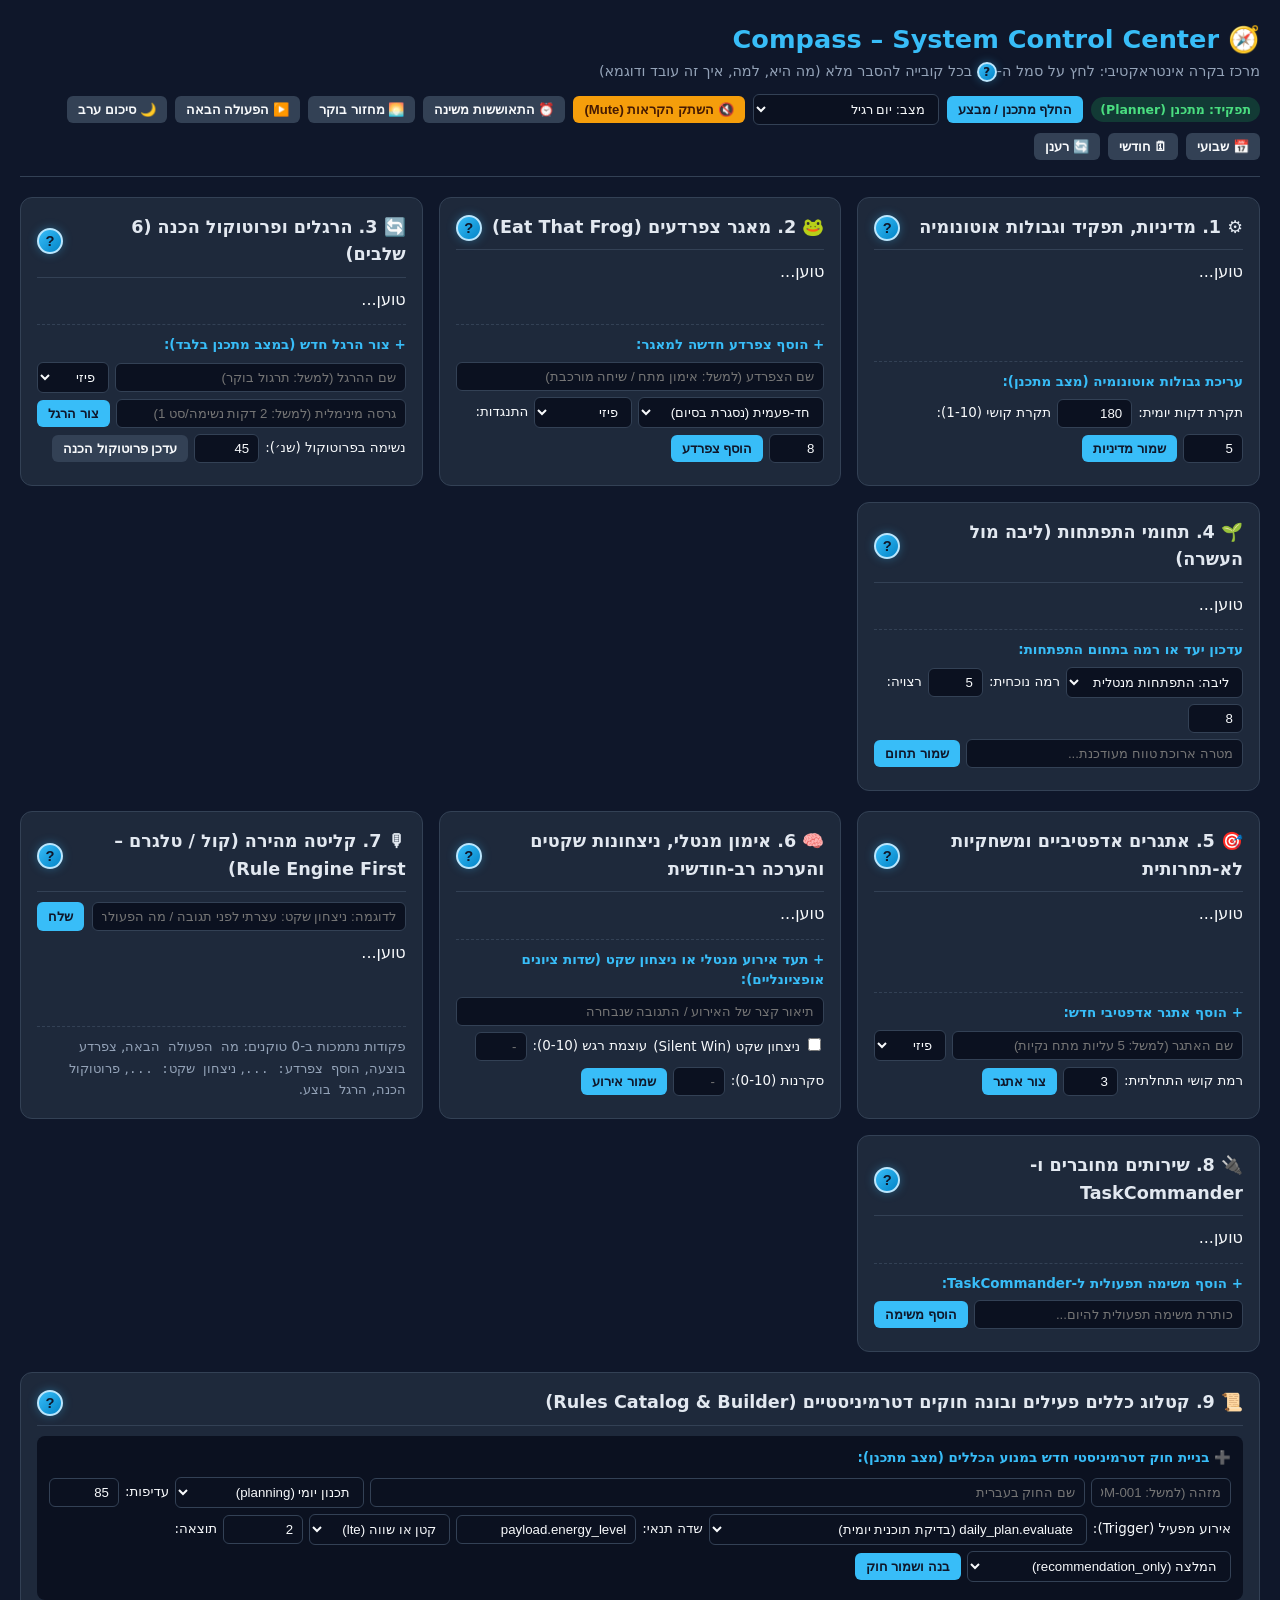
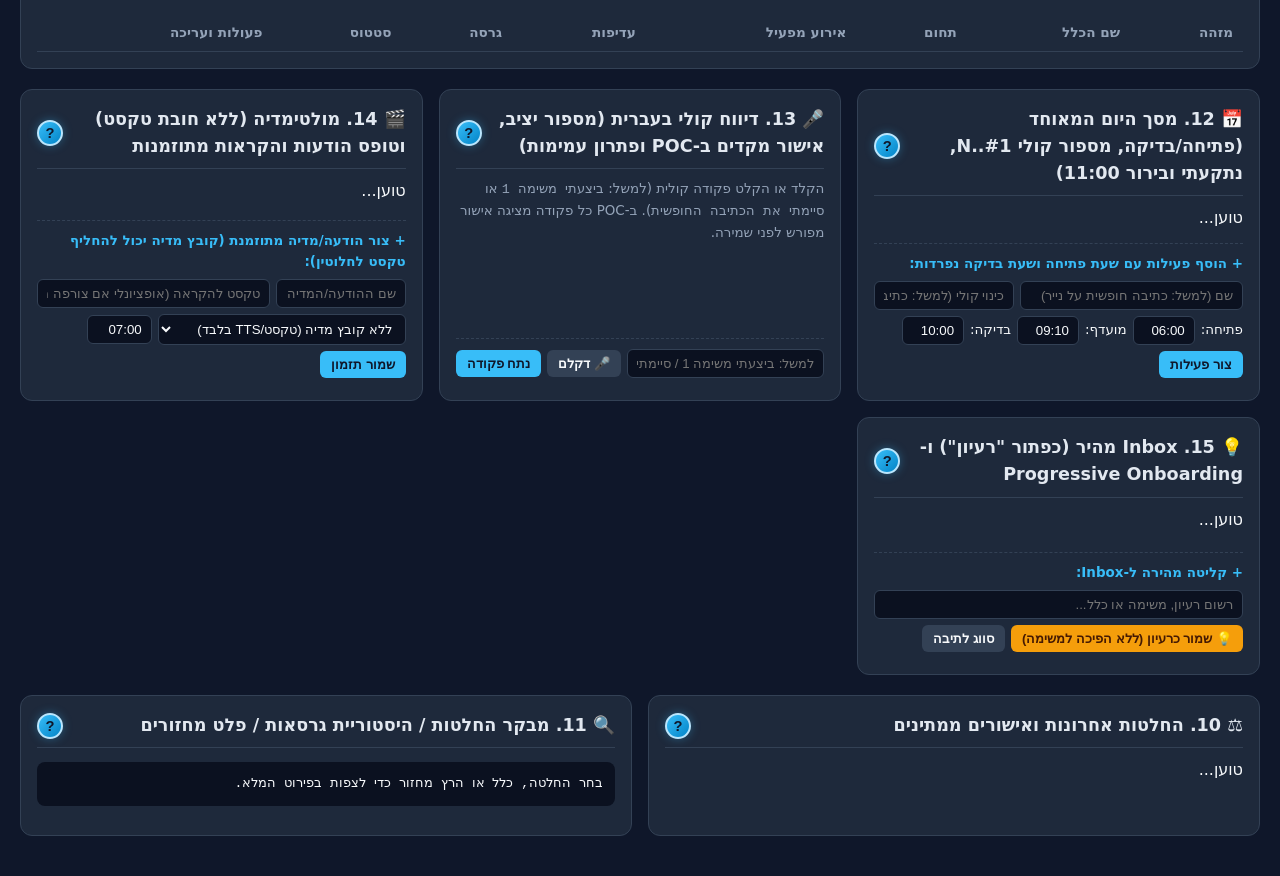
==== commit 291f4f16: "feat: implement Unified Spec v6 Slices 1A-1E (Today Screen, Voice Confirmation, Media-Only Tasks, Sc" ====
--- a/app/static/control-center/index.html
+++ b/app/static/control-center/index.html
@@ -239,11 +239,22 @@
     <div style="display:flex; gap:8px; align-items:center; flex-wrap:wrap;">
       <span id="role-badge" class="badge ok">תפקיד: מתכנן (Planner)</span>
       <button onclick="toggleRole()">החלף מתכנן / מבצע</button>
-      <button class="secondary" onclick="runCycle('morning')">🌅 הרץ מחזור בוקר</button>
-      <button class="secondary" onclick="runCycle('intraday')">▶️ הפעולה הבאה (מבצע)</button>
-      <button class="secondary" onclick="runCycle('evening')">🌙 הרץ סיכום ערב</button>
-      <button class="secondary" onclick="runCycle('weekly')">📅 סיכום שבועי</button>
-      <button class="secondary" onclick="runCycle('monthly')">🗓 הערכה חודשית</button>
+      <select id="ctx-mode-select" onchange="changeContextMode(this.value)" title="מצב הקשר (Context Mode)">
+        <option value="normal">מצב: יום רגיל</option>
+        <option value="low_energy">מצב: אנרגיה נמוכה</option>
+        <option value="overload">מצב: עומס</option>
+        <option value="sick">מצב: מחלה</option>
+        <option value="quiet_meeting">מצב שקט / בקרבת אנשים</option>
+        <option value="shabbat">מצב: שבת</option>
+        <option value="focus">מצב: מיקוד (Focus)</option>
+      </select>
+      <button id="mute-btn" class="warn" onclick="toggleGlobalMute()">🔇 השתק הקראות (Mute)</button>
+      <button class="secondary" onclick="runSleepCatchup()">⏰ התאוששות משינה</button>
+      <button class="secondary" onclick="runCycle('morning')">🌅 מחזור בוקר</button>
+      <button class="secondary" onclick="runCycle('intraday')">▶️ הפעולה הבאה</button>
+      <button class="secondary" onclick="runCycle('evening')">🌙 סיכום ערב</button>
+      <button class="secondary" onclick="runCycle('weekly')">📅 שבועי</button>
+      <button class="secondary" onclick="runCycle('monthly')">🗓 חודשי</button>
       <button class="secondary" onclick="loadOverview()">🔄 רענן</button>
     </div>
   </header>
@@ -526,6 +537,105 @@
         </thead>
         <tbody></tbody>
       </table>
+    </div>
+  </div>
+
+  <!-- Unified Spec V6 Row: Cards 12, 13, 14, 15 -->
+  <div class="grid">
+    <!-- Card 12: Unified Today Screen (1A & 1B) -->
+    <div class="card">
+      <div>
+        <div class="card-header">
+          <h2>📅 12. מסך היום המאוחד (פתיחה/בדיקה, מספור קולי #1..N, נתקעתי ובירור 11:00)</h2>
+          <button class="help-btn" onclick="openHelp('card12')" title="הסבר על קובייה 12">?</button>
+        </div>
+        <div id="v6-today-box">טוען...</div>
+      </div>
+      <div class="form-box">
+        <div style="font-weight:600; margin-bottom:6px; color:var(--accent);">+ הוסף פעילות עם שעת פתיחה ושעת בדיקה נפרדות:</div>
+        <div class="form-row">
+          <input id="v6-act-name" type="text" placeholder="שם (למשל: כתיבה חופשית על נייר)" style="flex:1;" />
+          <input id="v6-act-alias" type="text" placeholder="כינוי קולי (למשל: כתיבה חופשית)" style="width:140px;" />
+        </div>
+        <div class="form-row">
+          <label>פתיחה:</label>
+          <input id="v6-open" type="text" value="06:00" style="width:62px;" />
+          <label>מועדף:</label>
+          <input id="v6-pref" type="text" value="09:10" style="width:62px;" />
+          <label>בדיקה:</label>
+          <input id="v6-chk" type="text" value="10:00" style="width:62px;" />
+          <button onclick="createV6Activity()">צור פעילות</button>
+        </div>
+      </div>
+    </div>
+
+    <!-- Card 13: Voice Reporting with Mandatory Pre-Save Confirmation & Disambiguation (1C) -->
+    <div class="card">
+      <div>
+        <div class="card-header">
+          <h2>🎤 13. דיווח קולי בעברית (מספור יציב, אישור מקדים ב-POC ופתרון עמימות)</h2>
+          <button class="help-btn" onclick="openHelp('card13')" title="הסבר על קובייה 13">?</button>
+        </div>
+        <div id="v6-voice-box" style="margin-bottom:8px; color:var(--muted); font-size:0.84rem;">
+          הקלד או הקלט פקודה קולית (למשל: <code>ביצעתי משימה 1</code> או <code>סיימתי את הכתיבה החופשית</code>). ב-POC כל פקודה מציגה אישור מפורש לפני שמירה.
+        </div>
+        <div id="v6-voice-confirm-box"></div>
+      </div>
+      <div class="form-box">
+        <div class="form-row">
+          <input id="v6-voice-input" type="text" placeholder="למשל: ביצעתי משימה 1 / סיימתי כתיבה חופשית / בטל דיווח" style="flex:1;" />
+          <button onclick="startBrowserMic()" class="secondary" title="זיהוי קולי בדפדפן (he-IL)">🎤 דקלם</button>
+          <button onclick="sendV6VoiceCommand()">נתח פקודה</button>
+        </div>
+      </div>
+    </div>
+
+    <!-- Card 14: Multimedia (Replacing Text) & Scheduled Messages / TTS Reader (1D) -->
+    <div class="card">
+      <div>
+        <div class="card-header">
+          <h2>🎬 14. מולטימדיה (ללא חובת טקסט) וטופס הודעות והקראות מתוזמנות</h2>
+          <button class="help-btn" onclick="openHelp('card14')" title="הסבר על קובייה 14">?</button>
+        </div>
+        <div id="v6-media-msg-box">טוען...</div>
+      </div>
+      <div class="form-box">
+        <div style="font-weight:600; margin-bottom:6px; color:var(--accent);">+ צור הודעה/מדיה מתוזמנת (קובץ מדיה יכול להחליף טקסט לחלוטין):</div>
+        <div class="form-row">
+          <input id="v6-msg-name" type="text" placeholder="שם ההודעה/המדיה" style="width:130px;" />
+          <input id="v6-msg-text" type="text" placeholder="טקסט להקראה (אופציונלי אם צורפה מדיה)" style="flex:1;" />
+        </div>
+        <div class="form-row">
+          <select id="v6-media-type">
+            <option value="">ללא קובץ מדיה (טקסט/TTS בלבד)</option>
+            <option value="infographic">אינפוגרפיקה (image/png)</option>
+            <option value="video">סרטון תרגול (video/mp4)</option>
+            <option value="audio">אודיו מוכן במקום TTS (audio/mpeg)</option>
+          </select>
+          <input id="v6-msg-time" type="text" value="07:00" style="width:65px;" title="שעת תזמון" />
+          <button onclick="createV6ScheduledMessage()">שמור תזמון</button>
+        </div>
+      </div>
+    </div>
+
+    <!-- Card 15: Quick Inbox ('Idea' Button) & Progressive Onboarding (1E) -->
+    <div class="card">
+      <div>
+        <div class="card-header">
+          <h2>💡 15. Inbox מהיר (כפתור "רעיון") ו-Progressive Onboarding</h2>
+          <button class="help-btn" onclick="openHelp('card15')" title="הסבר על קובייה 15">?</button>
+        </div>
+        <div id="v6-onboarding-box">טוען...</div>
+        <div id="v6-inbox-box" style="margin-top:8px;"></div>
+      </div>
+      <div class="form-box">
+        <div style="font-weight:600; margin-bottom:6px; color:var(--accent);">+ קליטה מהירה ל-Inbox:</div>
+        <div class="form-row">
+          <input id="v6-inbox-input" type="text" placeholder="רשום רעיון, משימה או כלל..." style="flex:1;" />
+          <button class="warn" onclick="captureV6Inbox('idea')">💡 שמור כרעיון (ללא הפיכה למשימה)</button>
+          <button class="secondary" onclick="captureV6Inbox('auto')">סווג לתיבה</button>
+        </div>
+      </div>
     </div>
   </div>
 
@@ -643,6 +753,34 @@
         why: "כדי לאפשר לך לבדוק בדיוק למה המערכת המליצה או חסמה פעולה מסוימת.",
         how: "לחיצה על 'הסבר' ליד כל החלטה בקובייה 10 מציגה כאן: איזה אירוע הפעיל את הבדיקה, איזה חוק ניצח (rule_id, גרסה ועדיפות), אילו חוקים אחרים נשקלו ונדחו בגלל עדיפות נמוכה יותר (conflicts_resolved), ואילו נתונים בדיוק נבדקו.",
         example: "לחץ על 'הסבר' ליד החלטת daily_plan.evaluate או לחץ על 'גרסאות' ליד החוק FROG-001 בטבלת החוקים – והפירוט המלא יוצג מיד בחלונית זו."
+      },
+      card12: {
+        title: "📅 קובייה 12: מסך היום המאוחד (פרוסות 1A ו-1B באפיון המאוחד גרסה 6)",
+        what: "ניהול משימות היום עם הפרדה מלאה בין מועד פתיחה והצגה (למשל 06:00), מועד ביצוע מועדף (09:10) ומועד בדיקה (10:00 או 18:00), מספור קולי יציב (#1, #2, #3), כפתור 'נתקעתי', ומשימת הבירור היומית ב-11:00 של Self Management.",
+        why: "כדי שלא תקבל התראות מיותרות אם כבר השלמת פעילות לפני מועד הבדיקה, וכדי שהיעדר דיווח ייחשב 'אין מידע' (unknown) וייצור שאלת בירור עדינה במקום לסמן כישלון אוטומטי.",
+        how: "<ul><li><strong>State Machine כפול:</strong> מפריד בין מצב התזמון (מתוכנן, הוצג, בחלון ביצוע, הגיע מועד בדיקה, נסגר) לבין תוצאת הביצוע (אין מידע, הושלם, חלקי, לא בוצע, נדחה, חריג מאושר).</li><li><strong>אירועי ביצוע Append-Only:</strong> כל סימון או ביטול (Undo) נשמר כאירוע מקושר בטבלת <code>v6_execution_events</code> עם הגנת התנגשויות (<code>entity_version</code>) בסנכרון בין טלפון למחשב.</li><li><strong>כפתור 'נתקעתי':</strong> מציע צעד ראשון של 2 דקות או גרסת מינימום בלי לשנות את התוכנית אוטומטית.</li></ul>",
+        example: "צור פעילות 'כתיבה חופשית על נייר' עם פתיחה 06:00, מועדף 09:10 ובדיקה 10:00. לחץ על 'בדיקת כלל (18:00)' כשהסטטוס הוא 'אין מידע' – ותראה שהמערכת שואלת שאלת בירור ולא קובעת כישלון!"
+      },
+      card13: {
+        title: "🎤 קובייה 13: דיווח קולי בעברית עם אישור מקדים ופתרון עמימות (פרוסה 1C)",
+        what: "ממשק פקודות קוליות בלחיצה על מיקרופון (ללא האזנה רציפה) המזהה משימות לפי שם, כינוי או המספר הקולי היציב של היום (#1, #2, #3).",
+        why: "כדי למנוע שגיאות זיהוי קולי שישחקו את האמון שלך במערכת: ב-POC כל פקודה קולית מחייבת אישור מפורש לפני שמירה, ובמקרה של שמות דומים מציגה כפתורי בחירה בין המשימות המועמדות.",
+        how: "מנתח דטרמיניסטי ראשון בודק מספר משימה ('ביצעתי משימה 1' או 'משימה אחת') וכינויים ממילון הביטויים המקומי (<code>v6_voice_phrase_dictionary</code>). הוא שומר פקודה בסטטוס <code>pending_confirmation</code> או <code>ambiguous_requires_choice</code> עד שתלחץ על כפתור האישור.",
+        example: "הקלד או דקלם: 'ביצעתי משימה 1' ולחץ 'נתח פקודה'. תופיע תיבת אישור עם שם המשימה המדויק וכפתור 'אשר שמירה קולית ✓'. ניתן גם לומר 'בטל דיווח' כדי לבטל את הסימון האחרון."
+      },
+      card14: {
+        title: "🎬 קובייה 14: מולטימדיה כתחליף מלא לטקסט וטופס הודעות והקראות מתוזמנות (פרוסה 1D)",
+        what: "ניהול בלוקי מדיה (סרטון, אינפוגרפיקה, תמונה, אודיו מוכן, שאלה) שיכולים להחליף טקסט לחלוטין, וטופס תזמון הודעות והקראות TTS בעברית עם תצוגה מקדימה וכפתור השתקה מיידי (Global Mute).",
+        why: "אינפוגרפיקת בוקר ב-07:00, סרטון תרגול ב-09:00 או אודיו מוקלט לתרגול מנטלי ב-12:00 יעילים לעיתים הרבה יותר מעוד שורת טקסט. מנגד, כשאתה בפגישה או במצב שקט, אסור למערכת להשמיע קול אוטומטית.",
+        how: "השרת מאמת את סוג הקובץ והגודל בפועל (<code>v6_media_assets</code>) ושומר מזהה גרסת תוכן (<code>content_version_id</code>). בעת תצוגה מקדימה או הפעלה של הודעה מתוזמנת, המערכת בודקת את כפתור ההשתקה (<code>global_mute_tts</code>) ואת ה-<code>Context Mode</code>: במצב שקט או שבת, הקראת TTS נחסמת אוטומטית וההודעה מוצגת חזותית בלבד.",
+        example: "בחר 'אינפוגרפיקה (image/png)' או 'סרטון תרגול (video/mp4)' אפילו בלי להזין טקסט להקראה, קבע שעה 07:00 ולחץ 'שמור תזמון'. לחץ על 'תצוגה מקדימה / השמע' כדי לבדוק את ההתנהגות במצב רגיל מול מצב מושתק."
+      },
+      card15: {
+        title: "💡 קובייה 15: Inbox מהיר (כפתור 'רעיון') ו-Progressive Onboarding בניהול Compass (פרוסה 1E)",
+        what: "תיבת קליטה מהירה עם כפתור '💡 שמור כרעיון' ייעודי, ומנוע היכרות הדרגתית (Progressive Onboarding) שבו Compass עצמה שואלת בהדרגה שאלות זהות, ערכים, מטרות, הרגלים, אנרגיה וגבולות.",
+        why: "1) לא כל רעיון שעולה לך באמצע היום צריך להפוך למשימה שמייצרת עומס או חוב. כפתור 'רעיון' שומר אותו במאגר הרעיונות בלי טופס ובלי להפוך אותו למשימה. 2) במקום שאלון חובה ארוך ומתיש, Compass שואלת שאלה אחת בכל פעם, מאפשרת דילוג או השתקת נושא, ולעולם לא שואלת שוב מידע שכבר נענה.",
+        how: "נשמר בטבלאות <code>v6_inbox_items</code> ו-<code>v6_onboarding_questions</code>. כל תשובה מסומנת כעובדה מפורשת (<code>explicit_fact</code>) או הסקה, והשאלה הבאה נבחרת דטרמיניסטית לפי חשיבות וחסמי תשתית.",
+        example: "רשום בתיבת ה-Inbox 'אולי כדאי להוסיף תרגול נשימה לפני שיחת מכירה' ולחץ '💡 שמור כרעיון'. למעלה, ענה על שאלת ההיכרות הפתוחה או לחץ 'דלג כעת' – ותראה ש-Compass עוברת מיד לשאלה הבאה במאגר."
       }
     };
 
@@ -859,6 +997,80 @@
             </div>
           </div>
         `).join('');
+
+      // Render Unified V6 Cards (Cards 12, 13, 14, 15)
+      const v6Today = data.v6_today_screen || {};
+      const ctxMode = v6Today.context_mode || {};
+      const modeSelect = document.getElementById('ctx-mode-select');
+      if (modeSelect && ctxMode.active_mode) modeSelect.value = ctxMode.active_mode;
+      const muteBtn = document.getElementById('mute-btn');
+      if (muteBtn) {
+        muteBtn.textContent = ctxMode.global_mute_tts ? '🔇 הקראות מושתקות (בטל השתקה)' : '🔊 השתק הקראות (Global Mute)';
+        muteBtn.className = ctxMode.global_mute_tts ? 'warn' : 'secondary';
+      }
+
+      const allInst = v6Today.all_instances || [];
+      document.getElementById('v6-today-box').innerHTML = `
+        <div style="font-size:0.82rem; color:var(--muted); margin-bottom:6px;">
+          מצב הקשר: <span class="badge ok">${ctxMode.active_mode || 'normal'}</span> |
+          אזור זמן: <code>${ctxMode.timezone || 'Asia/Jerusalem'}</code> (שבוע מתחיל ב-${ctxMode.week_starts_on || 'Sunday'})
+        </div>
+        ${allInst.map(inst => `
+          <div class="item-row">
+            <div>
+              <span class="badge ok">#${inst.daily_voice_number}</span>
+              <strong>${inst.name}</strong>
+              ${inst.media_only ? '<span class="badge warn">🎬 מדיה ללא טקסט</span>' : ''}
+              <span style="font-size:0.78rem; color:var(--muted);">(${inst.open_time} → בדיקה ${inst.check_time})</span>
+              <span class="badge ${inst.execution_outcome === 'completed' ? 'ok' : (inst.execution_outcome === 'unknown' ? '' : 'warn')}">${inst.execution_outcome}</span>
+            </div>
+            <div style="display:flex; gap:4px; flex-wrap:wrap;">
+              <button class="ok" onclick="reportV6Instance('${inst.instance_id}', 'completed')">✓ בוצע</button>
+              <button class="secondary" onclick=" undoV6Instance('${inst.instance_id}')">↩ בטל</button>
+              <button class="warn" onclick="showV6Stuck('${inst.instance_id}')">נתקעתי</button>
+              <button class="secondary" onclick="checkV6Rule('${inst.instance_id}')">בדיקת כלל</button>
+            </div>
+          </div>
+        `).join('')}
+      `;
+
+      const v6Msgs = data.v6_scheduled_messages || [];
+      const v6Media = data.v6_media_assets || [];
+      document.getElementById('v6-media-msg-box').innerHTML = `
+        <div><strong>פריטי מדיה רשומים:</strong> ${v6Media.length} | <strong>הודעות והקראות מתוזמנות:</strong> ${v6Msgs.length}</div>
+        <div style="margin-top:6px;">
+          ${v6Msgs.slice(0, 4).map(m => `
+            <div class="item-row">
+              <div>
+                <strong>${m.name}</strong> (<span class="badge">${m.display_mode}</span> בשעות ${(m.schedule_times || []).join(', ')})
+              </div>
+              <button class="secondary" onclick="previewV6Message('${m.message_id}')">▶ תצוגה מקדימה / השמע</button>
+            </div>
+          `).join('') || '<div style="color:var(--muted); font-size:0.83rem;">אין הודעות מתוזמנות עדיין – צור הודעה או מדיה למטה.</div>'}
+        </div>
+      `;
+
+      const v6Onb = data.v6_onboarding || {};
+      const nextQ = v6Onb.next_question;
+      document.getElementById('v6-onboarding-box').innerHTML = nextQ ? `
+        <div style="background:#0b1120; padding:10px; border-radius:8px; border:1px solid var(--border);">
+          <div style="font-size:0.78rem; color:var(--accent);">שאלת היכרות הדרגתית (${v6Onb.answered_count}/${v6Onb.total_questions} נענו):</div>
+          <div style="font-weight:600; margin:4px 0;">${nextQ.question_he}</div>
+          <div class="form-row" style="margin-top:6px; margin-bottom:0;">
+            <input id="v6-onb-ans" type="text" placeholder="תשובתך..." style="flex:1;" />
+            <button class="ok" onclick="answerV6Onboarding('${nextQ.question_id}', 'answer')">שמור תשובה</button>
+            <button class="secondary" onclick="answerV6Onboarding('${nextQ.question_id}', 'skip')">דלג כעת</button>
+          </div>
+        </div>
+      ` : '<div class="badge ok">כל שאלות ההיכרות הפתוחות נענו!</div>';
+
+      const v6Inbox = data.v6_inbox || [];
+      document.getElementById('v6-inbox-box').innerHTML = v6Inbox.slice(0, 3).map(item => `
+        <div class="item-row">
+          <div><span class="badge ${item.item_kind === 'idea' ? 'warn' : ''}">${item.item_kind === 'idea' ? '💡 רעיון' : item.item_kind}</span> ${item.raw_text}</div>
+          <span style="font-size:0.76rem; color:var(--muted);">${item.status}</span>
+        </div>
+      `).join('');
     }
 
     async function savePolicyBounds() {
@@ -1182,6 +1394,264 @@
       await loadOverview();
     }
 
+    // --- Unified Spec V6 Frontend Handlers ---
+
+    async function createV6Activity() {
+      const name = document.getElementById('v6-act-name').value.trim();
+      if (!name) return alert('נא להזין שם לפעילות');
+      const alias = document.getElementById('v6-act-alias').value.trim();
+      const res = await fetch('/api/v6/activities', {
+        method: 'POST',
+        headers: {'Content-Type': 'application/json'},
+        body: JSON.stringify({
+          user_id: 'moshe',
+          name,
+          aliases: alias ? [alias] : [],
+          open_time: document.getElementById('v6-open').value || '06:00',
+          preferred_time: document.getElementById('v6-pref').value || '09:10',
+          check_time: document.getElementById('v6-chk').value || '10:00'
+        })
+      });
+      const data = await res.json();
+      document.getElementById('v6-act-name').value = '';
+      document.getElementById('v6-act-alias').value = '';
+      showOutput('📅 פעילות V6 חדשה נוצרה עם מופע ומספר קולי יציב:', data);
+      await loadOverview();
+    }
+
+    async function reportV6Instance(instanceId, outcome) {
+      const res = await fetch(`/api/v6/instances/${encodeURIComponent(instanceId)}/report`, {
+        method: 'POST',
+        headers: {'Content-Type': 'application/json'},
+        body: JSON.stringify({user_id: 'moshe', outcome, source: 'control_center_checkbox'})
+      });
+      const data = await res.json();
+      showOutput('📅 דיווח ביצוע מופע V6 (Append-Only Event):', data);
+      await loadOverview();
+    }
+
+    async function undoV6Instance(instanceId) {
+      const res = await fetch(`/api/v6/instances/${encodeURIComponent(instanceId)}/undo?user_id=moshe`, {
+        method: 'POST'
+      });
+      const data = await res.json();
+      showOutput('↩ ביטול דיווח אחרון (Undo Event):', data);
+      await loadOverview();
+    }
+
+    async function showV6Stuck(instanceId) {
+      const res = await fetch(`/api/v6/instances/${encodeURIComponent(instanceId)}/stuck?user_id=moshe`);
+      const data = await res.json();
+      showOutput('🛟 סיוע "נתקעתי" (צעד ראשון של 2 דקות / גרסת מינימום ללא שינוי תוכנית אוטומטי):', data);
+    }
+
+    async function checkV6Rule(instanceId) {
+      const res = await fetch(`/api/v6/instances/${encodeURIComponent(instanceId)}/check-rule?user_id=moshe&check_time=18:00`, {
+        method: 'POST'
+      });
+      const data = await res.json();
+      showOutput('⚖️ בדיקת כלל במועד הבדיקה (בוצע -> ללא התראה | אין מידע -> שאלת בירור ולא כישלון | לא בוצע -> הצעת השלמה):', data);
+    }
+
+    async function sendV6VoiceCommand() {
+      const transcript = document.getElementById('v6-voice-input').value.trim();
+      if (!transcript) return alert('נא להזין או לדקלם פקודה קולית');
+      const res = await fetch('/api/v6/voice/command', {
+        method: 'POST',
+        headers: {'Content-Type': 'application/json'},
+        body: JSON.stringify({user_id: 'moshe', transcript, source_device: 'web_control_center'})
+      });
+      const data = await res.json();
+      showOutput('🎤 פענוח פקודה קולית בעברית:', data);
+
+      const box = document.getElementById('v6-voice-confirm-box');
+      if (data.status === 'pending_confirmation' && data.matched_instance) {
+        box.innerHTML = `
+          <div style="background:rgba(34,197,94,0.15); border:1px solid var(--ok); padding:10px; border-radius:8px; margin-top:6px;">
+            <div><strong>אישור קולי מקדים (חובה ב-POC):</strong> ${data.message_he}</div>
+            <div style="margin-top:6px; display:flex; gap:6px;">
+              <button class="ok" onclick="confirmV6Voice('${data.command_id}', '${data.matched_instance.instance_id}')">אשר שמירה קולית ✓</button>
+              <button class="secondary" onclick="document.getElementById('v6-voice-confirm-box').innerHTML=''">ביטול ✗</button>
+            </div>
+          </div>
+        `;
+      } else if (data.status === 'ambiguous_requires_choice') {
+        box.innerHTML = `
+          <div style="background:rgba(245,158,11,0.15); border:1px solid var(--warn); padding:10px; border-radius:8px; margin-top:6px;">
+            <div><strong>${data.message_he}</strong></div>
+            <div style="margin-top:6px; display:flex; gap:6px; flex-wrap:wrap;">
+              ${(data.candidates || []).map(c => `
+                <button class="ok" onclick="confirmV6Voice('${data.command_id}', '${c.instance_id}')">בחר #${c.daily_voice_number}: ${c.name}</button>
+              `).join('')}
+              <button class="secondary" onclick="document.getElementById('v6-voice-confirm-box').innerHTML=''">ביטול ✗</button>
+            </div>
+          </div>
+        `;
+      } else {
+        box.innerHTML = `<div style="margin-top:6px; color:#fbbf24;">${data.message_he || ''}</div>`;
+      }
+      await loadOverview();
+    }
+
+    async function confirmV6Voice(commandId, selectedInstanceId) {
+      const res = await fetch(`/api/v6/voice/confirm/${encodeURIComponent(commandId)}`, {
+        method: 'POST',
+        headers: {'Content-Type': 'application/json'},
+        body: JSON.stringify({user_id: 'moshe', selected_instance_id: selectedInstanceId, learn_phrase_on_confirm: true})
+      });
+      const data = await res.json();
+      document.getElementById('v6-voice-confirm-box').innerHTML = `
+        <div style="background:rgba(34,197,94,0.15); padding:8px; border-radius:6px; margin-top:6px;">
+          ✅ ${data.visual_confirmation_he}
+        </div>
+      `;
+      document.getElementById('v6-voice-input').value = '';
+      showOutput('✅ פקודה קולית אושרה ונשמרה:', data);
+      await loadOverview();
+    }
+
+    function startBrowserMic() {
+      const SpeechRecognition = window.SpeechRecognition || window.webkitSpeechRecognition;
+      if (!SpeechRecognition) {
+        alert('הדפדפן אינו תומך ב-Web Speech API הישיר; ניתן להקליד את הפקודה הקולית בתיבה.');
+        return;
+      }
+      const rec = new SpeechRecognition();
+      rec.lang = 'he-IL';
+      rec.interimResults = false;
+      rec.maxAlternatives = 1;
+      rec.onresult = (event) => {
+        const text = event.results[0][0].transcript;
+        document.getElementById('v6-voice-input').value = text;
+        sendV6VoiceCommand();
+      };
+      rec.start();
+    }
+
+    async function createV6ScheduledMessage() {
+      const name = document.getElementById('v6-msg-name').value.trim() || 'הודעה/מדיה מתוזמנת';
+      const text_content = document.getElementById('v6-msg-text').value.trim() || null;
+      const mediaType = document.getElementById('v6-media-type').value;
+      const schedTime = document.getElementById('v6-msg-time').value.trim() || '07:00';
+
+      let media_id = null;
+      let media_blocks = [];
+      if (mediaType) {
+        const mimeMap = {infographic: 'image/png', video: 'video/mp4', audio: 'audio/mpeg'};
+        const extMap = {infographic: 'png', video: 'mp4', audio: 'mp3'};
+        const mRes = await fetch('/api/v6/media', {
+          method: 'POST',
+          headers: {'Content-Type': 'application/json'},
+          body: JSON.stringify({
+            user_id: 'moshe',
+            title: name,
+            media_type: mediaType,
+            mime_type: mimeMap[mediaType],
+            file_path_or_url: `/media/${mediaType}_${Date.now()}.${extMap[mediaType]}`,
+            size_bytes: 65536
+          })
+        });
+        const mData = await mRes.json();
+        if (mData.media) {
+          media_id = mData.media.media_id;
+          media_blocks = [{block_type: mediaType, media_id, title: name}];
+        }
+      }
+
+      const res = await fetch('/api/v6/scheduled-messages', {
+        method: 'POST',
+        headers: {'Content-Type': 'application/json'},
+        body: JSON.stringify({
+          user_id: 'moshe',
+          name,
+          text_content,
+          media_id,
+          media_blocks,
+          schedule_times: [schedTime],
+          display_mode: mediaType && !text_content ? 'media' : (mediaType ? 'combined' : 'tts'),
+          auto_tts_allowed: true
+        })
+      });
+      const data = await res.json();
+      document.getElementById('v6-msg-name').value = '';
+      document.getElementById('v6-msg-text').value = '';
+      showOutput('🎬 הודעה/מדיה מתוזמנת נשמרה:', data);
+      await loadOverview();
+    }
+
+    async function previewV6Message(messageId) {
+      const res = await fetch(`/api/v6/scheduled-messages/${encodeURIComponent(messageId)}/preview?user_id=moshe`, {
+        method: 'POST'
+      });
+      const data = await res.json();
+      showOutput('▶ תצוגה מקדימה והאזנה להודעה מתוזמנת:', data);
+      if (!data.tts_suppressed_by_mute_or_quiet_mode && data.scheduled_message?.text_content && 'speechSynthesis' in window) {
+        const utter = new SpeechSynthesisUtterance(data.scheduled_message.text_content);
+        utter.lang = 'he-IL';
+        window.speechSynthesis.speak(utter);
+      }
+    }
+
+    async function changeContextMode(mode) {
+      const res = await fetch('/api/v6/context-mode', {
+        method: 'PATCH',
+        headers: {'Content-Type': 'application/json'},
+        body: JSON.stringify({user_id: 'moshe', active_mode: mode})
+      });
+      const data = await res.json();
+      showOutput(`🌐 מצב הקשר (Context Mode) הוחלף ל-${mode}:`, data);
+      await loadOverview();
+    }
+
+    async function toggleGlobalMute() {
+      const curMute = currentState?.v6_today_screen?.context_mode?.global_mute_tts || false;
+      if (!curMute && 'speechSynthesis' in window) {
+        window.speechSynthesis.cancel();
+      }
+      const res = await fetch('/api/v6/context-mode', {
+        method: 'PATCH',
+        headers: {'Content-Type': 'application/json'},
+        body: JSON.stringify({user_id: 'moshe', global_mute_tts: !curMute})
+      });
+      const data = await res.json();
+      showOutput(!curMute ? '🔇 כל ההקראות הושתקו מיידית (Global Mute ON):' : '🔊 השתקת הקראות בוטלה:', data);
+      await loadOverview();
+    }
+
+    async function runSleepCatchup() {
+      const res = await fetch('/api/v6/catch-up?user_id=moshe&wake_time=06:15', {method: 'POST'});
+      const data = await res.json();
+      showOutput('⏰ התאוששות לאחר שינת שרת (00:00–06:00) ללא התראות כפולות וללא כישלון מלאכותי:', data);
+      await loadOverview();
+    }
+
+    async function captureV6Inbox(itemKind) {
+      const raw_text = document.getElementById('v6-inbox-input').value.trim();
+      if (!raw_text) return alert('נא להזין טקסט ל-Inbox');
+      const res = await fetch('/api/v6/inbox', {
+        method: 'POST',
+        headers: {'Content-Type': 'application/json'},
+        body: JSON.stringify({user_id: 'moshe', raw_text, item_kind: itemKind})
+      });
+      const data = await res.json();
+      document.getElementById('v6-inbox-input').value = '';
+      showOutput('💡 פריט נשמר ב-Inbox (ללא הפיכה אוטומטית למשימה):', data);
+      await loadOverview();
+    }
+
+    async function answerV6Onboarding(questionId, action) {
+      const answer_text = document.getElementById('v6-onb-ans')?.value.trim() || null;
+      if (action === 'answer' && !answer_text) return alert('נא להזין תשובה או ללחוץ על דלג כעת');
+      const res = await fetch(`/api/v6/onboarding/${encodeURIComponent(questionId)}`, {
+        method: 'POST',
+        headers: {'Content-Type': 'application/json'},
+        body: JSON.stringify({user_id: 'moshe', action, answer_text})
+      });
+      const data = await res.json();
+      showOutput('🧭 עדכון Progressive Onboarding בניהול Compass:', data);
+      await loadOverview();
+    }
+
     loadOverview();
   </script>
 </body>
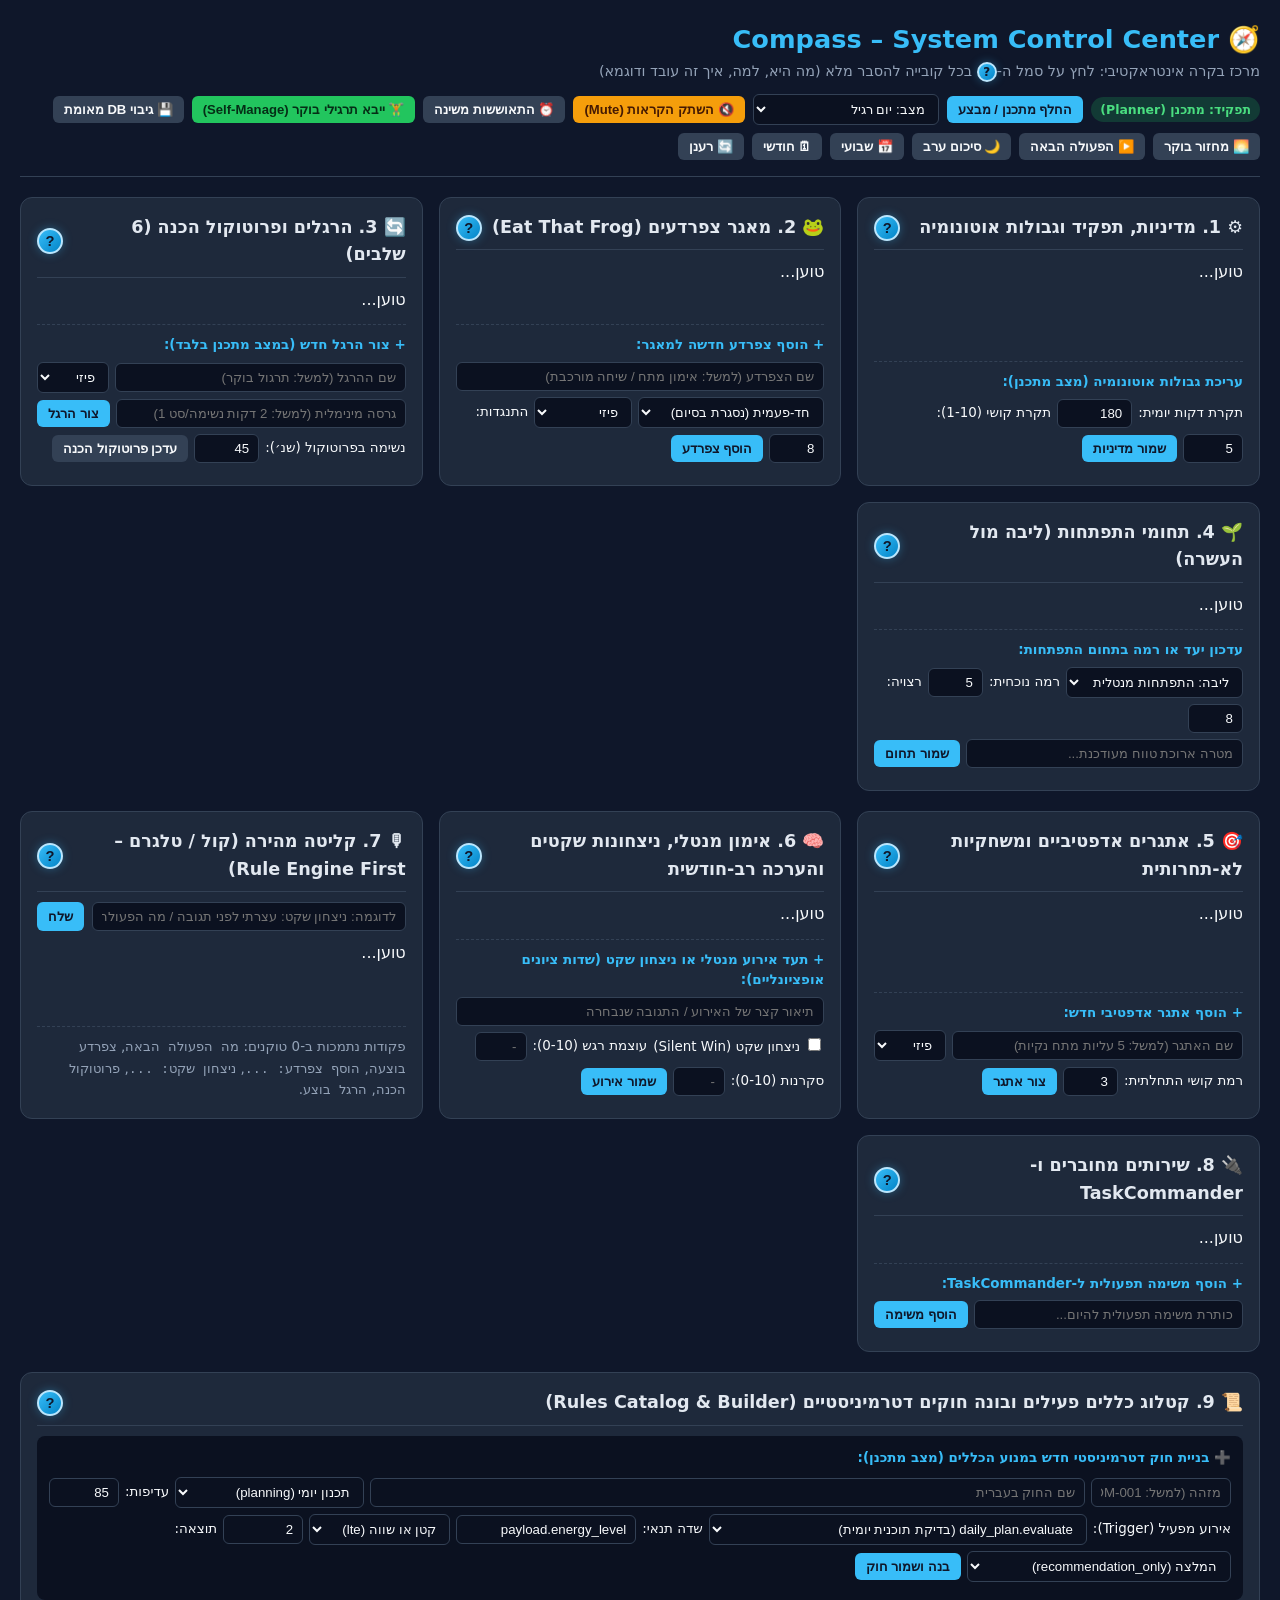
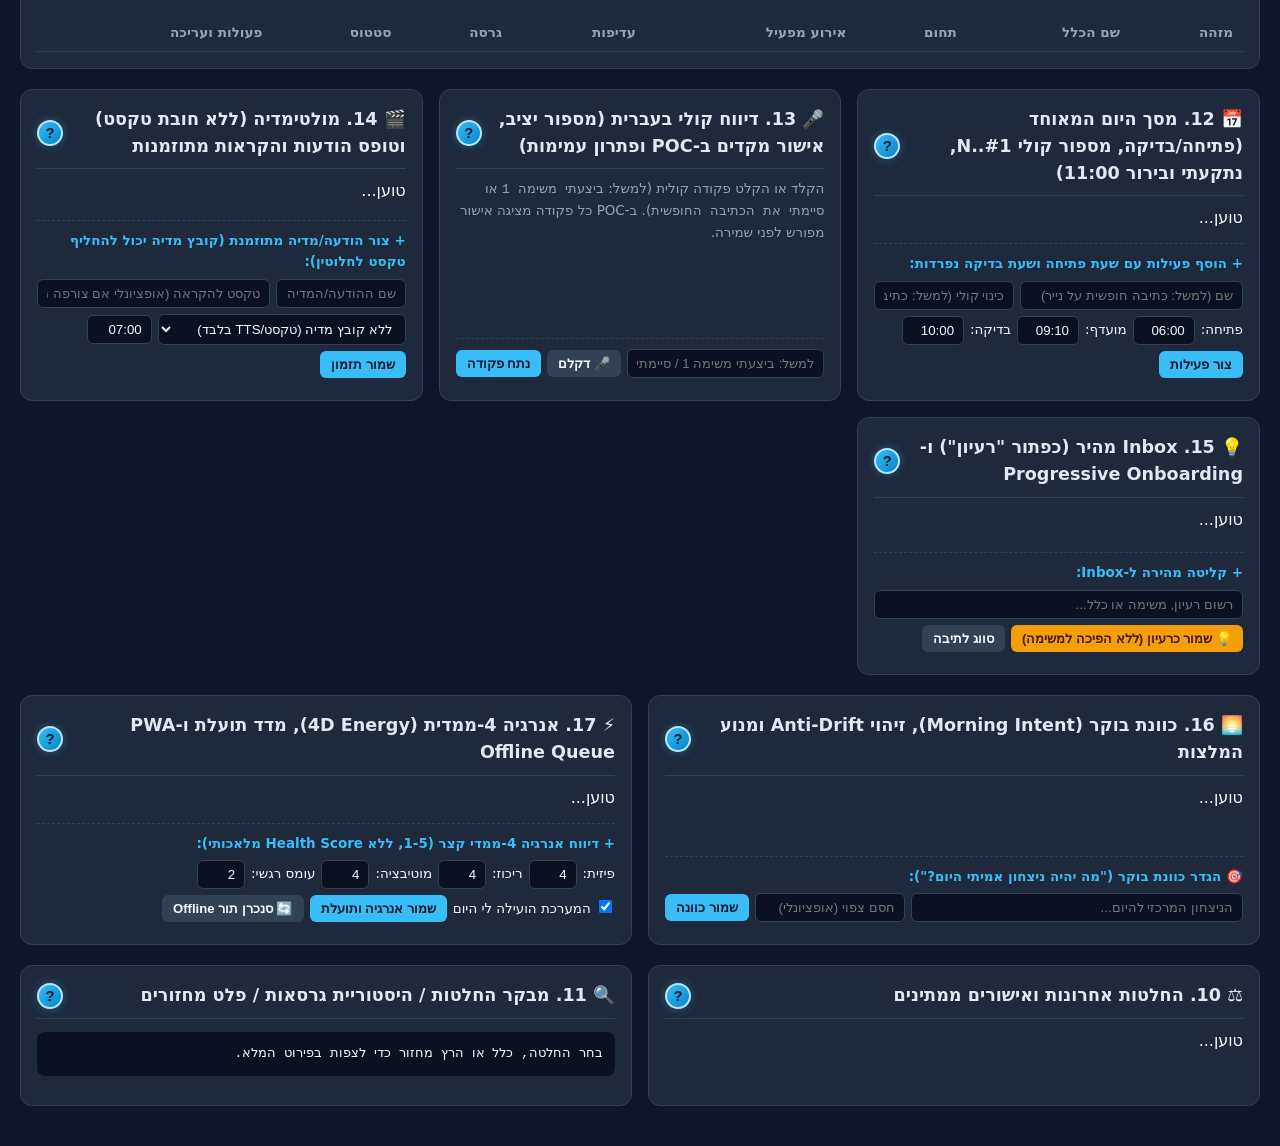
==== commit 96ac6208: "feat: implement Unified Spec v6 Phases 2-4 (Self-Manage Morning Sync, Morning Intent, Anti-Drift, Re" ====
--- a/app/static/control-center/index.html
+++ b/app/static/control-center/index.html
@@ -3,6 +3,9 @@
 <head>
   <meta charset="UTF-8" />
   <meta name="viewport" content="width=device-width, initial-scale=1.0" />
+  <meta name="theme-color" content="#0f172a" />
+  <link rel="manifest" href="/control-center/manifest.webmanifest" />
+  <link rel="icon" href="/control-center/icon.svg" type="image/svg+xml" />
   <title>Compass – System Control Center</title>
   <style>
     :root {
@@ -250,6 +253,8 @@
       </select>
       <button id="mute-btn" class="warn" onclick="toggleGlobalMute()">🔇 השתק הקראות (Mute)</button>
       <button class="secondary" onclick="runSleepCatchup()">⏰ התאוששות משינה</button>
+      <button class="ok" onclick="syncSelfManageMorning()">🏋️ ייבא תרגילי בוקר (Self-Manage)</button>
+      <button class="secondary" onclick="createDbBackup()">💾 גיבוי DB מאומת</button>
       <button class="secondary" onclick="runCycle('morning')">🌅 מחזור בוקר</button>
       <button class="secondary" onclick="runCycle('intraday')">▶️ הפעולה הבאה</button>
       <button class="secondary" onclick="runCycle('evening')">🌙 סיכום ערב</button>
@@ -634,6 +639,57 @@
           <input id="v6-inbox-input" type="text" placeholder="רשום רעיון, משימה או כלל..." style="flex:1;" />
           <button class="warn" onclick="captureV6Inbox('idea')">💡 שמור כרעיון (ללא הפיכה למשימה)</button>
           <button class="secondary" onclick="captureV6Inbox('auto')">סווג לתיבה</button>
+        </div>
+      </div>
+    </div>
+  </div>
+
+  <!-- Phase 2-4 Row: Cards 16 & 17 (Morning Intent, Anti-Drift, Recommendations, 4D Energy & Offline Sync) -->
+  <div class="grid">
+    <!-- Card 16: Morning Intent, Anti-Drift & Recommendation Engine -->
+    <div class="card">
+      <div>
+        <div class="card-header">
+          <h2>🌅 16. כוונת בוקר (Morning Intent), זיהוי Anti-Drift ומנוע המלצות</h2>
+          <button class="help-btn" onclick="openHelp('card16')" title="הסבר על קובייה 16">?</button>
+        </div>
+        <div id="v6-intent-learning-box">טוען...</div>
+      </div>
+      <div class="form-box">
+        <div style="font-weight:600; margin-bottom:6px; color:var(--accent);">🎯 הגדר כוונת בוקר ("מה יהיה ניצחון אמיתי היום?"):</div>
+        <div class="form-row">
+          <input id="v6-intent-win" type="text" placeholder="הניצחון המרכזי להיום..." style="flex:1;" />
+          <input id="v6-intent-blocker" type="text" placeholder="חסם צפוי (אופציונלי)" style="width:150px;" />
+          <button onclick="saveV6MorningIntent()">שמור כוונה</button>
+        </div>
+      </div>
+    </div>
+
+    <!-- Card 17: 4D Energy Management, Helpful Days & PWA Offline Sync Queue -->
+    <div class="card">
+      <div>
+        <div class="card-header">
+          <h2>⚡ 17. אנרגיה 4-ממדית (4D Energy), מדד תועלת ו-PWA Offline Queue</h2>
+          <button class="help-btn" onclick="openHelp('card17')" title="הסבר על קובייה 17">?</button>
+        </div>
+        <div id="v6-energy-offline-box">טוען...</div>
+      </div>
+      <div class="form-box">
+        <div style="font-weight:600; margin-bottom:6px; color:var(--accent);">+ דיווח אנרגיה 4-ממדי קצר (1-5, ללא Health Score מלאכותי):</div>
+        <div class="form-row">
+          <label>פיזית:</label>
+          <input id="nrg-phys" type="number" value="4" min="1" max="5" style="width:48px;" />
+          <label>ריכוז:</label>
+          <input id="nrg-foc" type="number" value="4" min="1" max="5" style="width:48px;" />
+          <label>מוטיבציה:</label>
+          <input id="nrg-mot" type="number" value="4" min="1" max="5" style="width:48px;" />
+          <label>עומס רגשי:</label>
+          <input id="nrg-emo" type="number" value="2" min="1" max="5" style="width:48px;" />
+        </div>
+        <div class="form-row">
+          <label><input id="nrg-helpful" type="checkbox" checked /> המערכת הועילה לי היום</label>
+          <button onclick="saveV6Energy4D()">שמור אנרגיה ותועלת</button>
+          <button class="secondary" onclick="flushOfflineQueue()">🔄 סנכרן תור Offline</button>
         </div>
       </div>
     </div>
@@ -781,6 +837,20 @@
         why: "1) לא כל רעיון שעולה לך באמצע היום צריך להפוך למשימה שמייצרת עומס או חוב. כפתור 'רעיון' שומר אותו במאגר הרעיונות בלי טופס ובלי להפוך אותו למשימה. 2) במקום שאלון חובה ארוך ומתיש, Compass שואלת שאלה אחת בכל פעם, מאפשרת דילוג או השתקת נושא, ולעולם לא שואלת שוב מידע שכבר נענה.",
         how: "נשמר בטבלאות <code>v6_inbox_items</code> ו-<code>v6_onboarding_questions</code>. כל תשובה מסומנת כעובדה מפורשת (<code>explicit_fact</code>) או הסקה, והשאלה הבאה נבחרת דטרמיניסטית לפי חשיבות וחסמי תשתית.",
         example: "רשום בתיבת ה-Inbox 'אולי כדאי להוסיף תרגול נשימה לפני שיחת מכירה' ולחץ '💡 שמור כרעיון'. למעלה, ענה על שאלת ההיכרות הפתוחה או לחץ 'דלג כעת' – ותראה ש-Compass עוברת מיד לשאלה הבאה במאגר."
+      },
+      card16: {
+        title: "🌅 קובייה 16: כוונת בוקר (Morning Intent), זיהוי Anti-Drift ומנוע המלצות (סעיף 11)",
+        what: "קביעת 'ניצחון אמיתי אחד להיום' יחד עם חסם צפוי, זיהוי אוטומטי של התרחקות ממטרות ליבה (Anti-Drift), והצעות למידה מבוססות נתונים (Recommendation Engine) עם מדד עומס המערכת.",
+        why: "לפעמים מסמנים V על הרבה משימות תפעוליות קטנות אבל לא מתקדמים במטרות החשובות באמת. Anti-Drift מזהה את הפער הזה לפי הקצב השבועי שהגדרת לכל מטרה, ומנוע ההמלצות מזהה משימות שנדחות שוב ושוב ומציע להזיז את שעתן – תוך הפרדה בין מתאם לסיבתיות ואי-חזרה על המלצה שדחית.",
+        how: "<ul><li><strong>Morning Intent:</strong> נשמר ב-<code>v6_morning_intents</code> ויוצר פעילות מובילה להיום בלי למחוק או לדרוס את התוכנית היומית.</li><li><strong>Anti-Drift:</strong> משווה בין כמות המשימות התפעוליות שהושלמו לבין פעילות בפועל בתחומי הליבה.</li><li><strong>Recommendation Engine:</strong> כאשר פעילות נדחית פעמיים ומעלה, נוצרת המלצה עם ראיות והערת מתאם מול סיבתיות. אם תלחץ 'דחה המלצה', היא לא תוצע שוב ללא מידע חדש.</li></ul>",
+        example: "הזן ניצחון יומי: 'השלמת ניסוי AI + אימון מתח קצר' וחסם צפוי: 'ישיבות צהריים ארוכות', ולחץ 'שמור כוונה'."
+      },
+      card17: {
+        title: "⚡ קובייה 17: ניהול אנרגיה 4-ממדי (4D Energy), מדד תועלת ו-PWA Offline Queue (סעיפים 12 ו-16)",
+        what: "מעקב נפרד אחרי 4 ממדי אנרגיה (אנרגיה פיזית, ריכוז, מוטיבציה ועומס רגשי), תיעוד ימים שבהם המערכת הועילה לך, וניהול תור הסנכרון המקומי (Offline Queue) של אפליקציית ה-PWA בטלפון ובמחשב.",
+        why: "אין דבר כזה 'ציון בריאות כללי' אחד: ייתכן שהאנרגיה הפיזית שלך נמוכה (2/5) אך הריכוז גבוה (5/5) – מצב אידיאלי ללמידת AI וכתיבה, עם גרסת מינימום באימון הגופני. בנוסף, כשהמחשב ישן בלילה או אין קליטה בטלפון, תור ה-Offline שומר את הסימונים שלך ומסנכרן אותם עם מניעת התנגשויות ברגע שהשרת זמין.",
+        how: "<ul><li><strong>4D Energy:</strong> נשמר ב-<code>v6_energy_4d_logs</code> ומפיק הנחיה מותאמת לפרופיל האנרגיה הנוכחי.</li><li><strong>PWA + Offline Queue:</strong> הדף כולל <code>manifest.webmanifest</code> ו-<code>Service Worker</code>. אם פעולת סימון מתבצעת כשהשרת מנותק, היא נשמרת ב-<code>localStorage</code> עם מזהה פעולה ייחודי ומסונכרנת ל-<code>POST /api/v6/offline/sync</code> בלחיצה או בחזרת חיבור.</li></ul>",
+        example: "דרג פיזית=2, ריכוז=5, מוטיבציה=4, עומס רגשי=2 ולחץ 'שמור אנרגיה ותועלת' – המערכת תמליץ מיד להתמקד במשימת AI/כתיבה ולהשתמש בגרסת מינימום לפעילות הגופנית."
       }
     };
 
@@ -1071,6 +1141,60 @@
           <span style="font-size:0.76rem; color:var(--muted);">${item.status}</span>
         </div>
       `).join('');
+
+      // Render Card 16: Morning Intent, Anti-Drift & Recommendations
+      const v6Intent = data.v6_morning_intent || {};
+      const v6Learn = data.v6_learning || {};
+      const drifts = v6Learn.anti_drift_alerts || [];
+      const recs = (v6Learn.recommendations || []).filter(r => r.status === 'pending');
+      const burden = v6Learn.system_burden_metrics || {};
+
+      document.getElementById('v6-intent-learning-box').innerHTML = `
+        <div style="margin-bottom:6px;">
+          <strong>🎯 כוונת הבוקר להיום:</strong>
+          ${v6Intent.has_intent
+            ? `<span class="badge ok">${v6Intent.intent.meaningful_win_text}</span> (חסם צפוי: ${v6Intent.intent.expected_blocker_text || 'ללא'})`
+            : '<span style="color:var(--muted);">טרם הוגדרה כוונת בוקר להיום</span>'}
+        </div>
+        <div style="margin-bottom:6px;">
+          <strong>🧭 התראות Anti-Drift:</strong> <span class="badge ${drifts.length ? 'warn' : 'ok'}">${drifts.length}</span> |
+          <strong>עומס מערכת:</strong> <span style="font-size:0.8rem; color:var(--muted);">${burden.burden_assessment_he || ''}</span>
+        </div>
+        ${drifts.slice(0, 2).map(d => `
+          <div style="font-size:0.8rem; color:#fbbf24; margin-bottom:4px;">⚠️ ${d.evidence_he}</div>
+        `).join('')}
+        ${recs.slice(0, 2).map(r => `
+          <div class="item-row" style="background:#0b1120; padding:6px 8px; border-radius:6px; margin-top:4px;">
+            <div>
+              <strong>💡 המלצה: ${r.title_he}</strong>
+              <div style="font-size:0.76rem; color:var(--muted);">${r.rationale_he} | ${r.correlation_vs_causation_note}</div>
+            </div>
+            <div style="display:flex; gap:4px;">
+              <button class="ok" onclick="decideV6Rec('${r.recommendation_id}', 'approved')">אשר</button>
+              <button class="secondary" onclick="decideV6Rec('${r.recommendation_id}', 'rejected')">דחה (אל תחזור)</button>
+            </div>
+          </div>
+        `).join('')}
+      `;
+
+      // Render Card 17: 4D Energy, Helpful Days & Offline Queue
+      const v6Energy = data.v6_energy_4d || {};
+      const lat4d = v6Energy.latest_4d || {};
+      const offlineQueue = JSON.parse(localStorage.getItem('compass_v6_offline_queue') || '[]');
+      document.getElementById('v6-energy-offline-box').innerHTML = `
+        <div>
+          <strong>פרופיל אנרגיה נוכחי (1-5):</strong>
+          פיזית: <span class="badge">${lat4d.physical_energy ?? 3}</span> |
+          ריכוז: <span class="badge">${lat4d.focus_clarity ?? 3}</span> |
+          מוטיבציה: <span class="badge">${lat4d.motivation_drive ?? 3}</span> |
+          עומס רגשי: <span class="badge ${lat4d.emotional_load >= 4 ? 'warn' : 'ok'}">${lat4d.emotional_load ?? 2}</span>
+        </div>
+        <div style="font-size:0.82rem; color:var(--accent); margin:6px 0;">💡 ${v6Energy.tailored_guidance_he || ''}</div>
+        <div>
+          <strong>ימים שבהם המערכת הועילה לך:</strong> <span class="badge ok">${v6Energy.helpful_system_days_count ?? 0}</span> |
+          <strong>פעולות בתור Offline לסנכרון:</strong> <span class="badge ${offlineQueue.length ? 'warn' : 'ok'}">${offlineQueue.length}</span>
+        </div>
+      `;
     }
 
     async function savePolicyBounds() {
@@ -1652,6 +1776,96 @@
       await loadOverview();
     }
 
+    async function syncSelfManageMorning() {
+      const res = await fetch('/api/v6/self-manage/sync-morning', {
+        method: 'POST',
+        headers: {'Content-Type': 'application/json'},
+        body: JSON.stringify({user_id: 'moshe', mark_11am_inquiry_resolved: true})
+      });
+      const data = await res.json();
+      showOutput('🏋️ תרגילי הבוקר מ-Self-Manage סונכרנו למסך היום ומשימת הבירור של 11:00 נסגרה לצמיתות:', data);
+      await loadOverview();
+    }
+
+    async function createDbBackup() {
+      const res = await fetch('/api/v6/backup/create?user_id=moshe', {method: 'POST'});
+      const data = await res.json();
+      showOutput('💾 גיבוי מסד נתונים מקומי נוצר ואומת (PRAGMA integrity_check):', data);
+    }
+
+    async function saveV6MorningIntent() {
+      const meaningful_win_text = document.getElementById('v6-intent-win').value.trim();
+      if (!meaningful_win_text) return alert('נא להזין מה יהיה ניצחון משמעותי היום');
+      const expected_blocker_text = document.getElementById('v6-intent-blocker').value.trim() || null;
+      const res = await fetch('/api/v6/morning-intent', {
+        method: 'POST',
+        headers: {'Content-Type': 'application/json'},
+        body: JSON.stringify({user_id: 'moshe', meaningful_win_text, expected_blocker_text, create_as_today_activity: true})
+      });
+      const data = await res.json();
+      document.getElementById('v6-intent-win').value = '';
+      document.getElementById('v6-intent-blocker').value = '';
+      showOutput('🌅 כוונת בוקר נשמרה ונוספה למסך היום:', data);
+      await loadOverview();
+    }
+
+    async function decideV6Rec(recId, decision) {
+      const res = await fetch(`/api/v6/learning/recommendations/${encodeURIComponent(recId)}/decide`, {
+        method: 'POST',
+        headers: {'Content-Type': 'application/json'},
+        body: JSON.stringify({user_id: 'moshe', decision})
+      });
+      const data = await res.json();
+      showOutput('💡 החלטה על המלצת מערכת נשמרה:', data);
+      await loadOverview();
+    }
+
+    async function saveV6Energy4D() {
+      const physical_energy = parseInt(document.getElementById('nrg-phys').value, 10) || 3;
+      const focus_clarity = parseInt(document.getElementById('nrg-foc').value, 10) || 3;
+      const motivation_drive = parseInt(document.getElementById('nrg-mot').value, 10) || 3;
+      const emotional_load = parseInt(document.getElementById('nrg-emo').value, 10) || 2;
+      const helpful_system_day = document.getElementById('nrg-helpful').checked;
+      const res = await fetch('/api/v6/energy-4d', {
+        method: 'POST',
+        headers: {'Content-Type': 'application/json'},
+        body: JSON.stringify({
+          user_id: 'moshe',
+          physical_energy,
+          focus_clarity,
+          motivation_drive,
+          emotional_load,
+          helpful_system_day
+        })
+      });
+      const data = await res.json();
+      showOutput('⚡ פרופיל אנרגיה 4-ממדי ומדד תועלת נשמרו:', data);
+      await loadOverview();
+    }
+
+    async function flushOfflineQueue() {
+      const queue = JSON.parse(localStorage.getItem('compass_v6_offline_queue') || '[]');
+      const res = await fetch('/api/v6/offline/sync', {
+        method: 'POST',
+        headers: {'Content-Type': 'application/json'},
+        body: JSON.stringify({user_id: 'moshe', queued_actions: queue})
+      });
+      const data = await res.json();
+      localStorage.setItem('compass_v6_offline_queue', '[]');
+      showOutput('🔄 תור Offline סונכרן מול השרת:', data);
+      await loadOverview();
+    }
+
+    if ('serviceWorker' in navigator) {
+      window.addEventListener('load', () => {
+        navigator.serviceWorker.register('/control-center/sw.js').catch(() => {});
+      });
+      window.addEventListener('online', () => {
+        const queue = JSON.parse(localStorage.getItem('compass_v6_offline_queue') || '[]');
+        if (queue.length > 0) flushOfflineQueue();
+      });
+    }
+
     loadOverview();
   </script>
 </body>
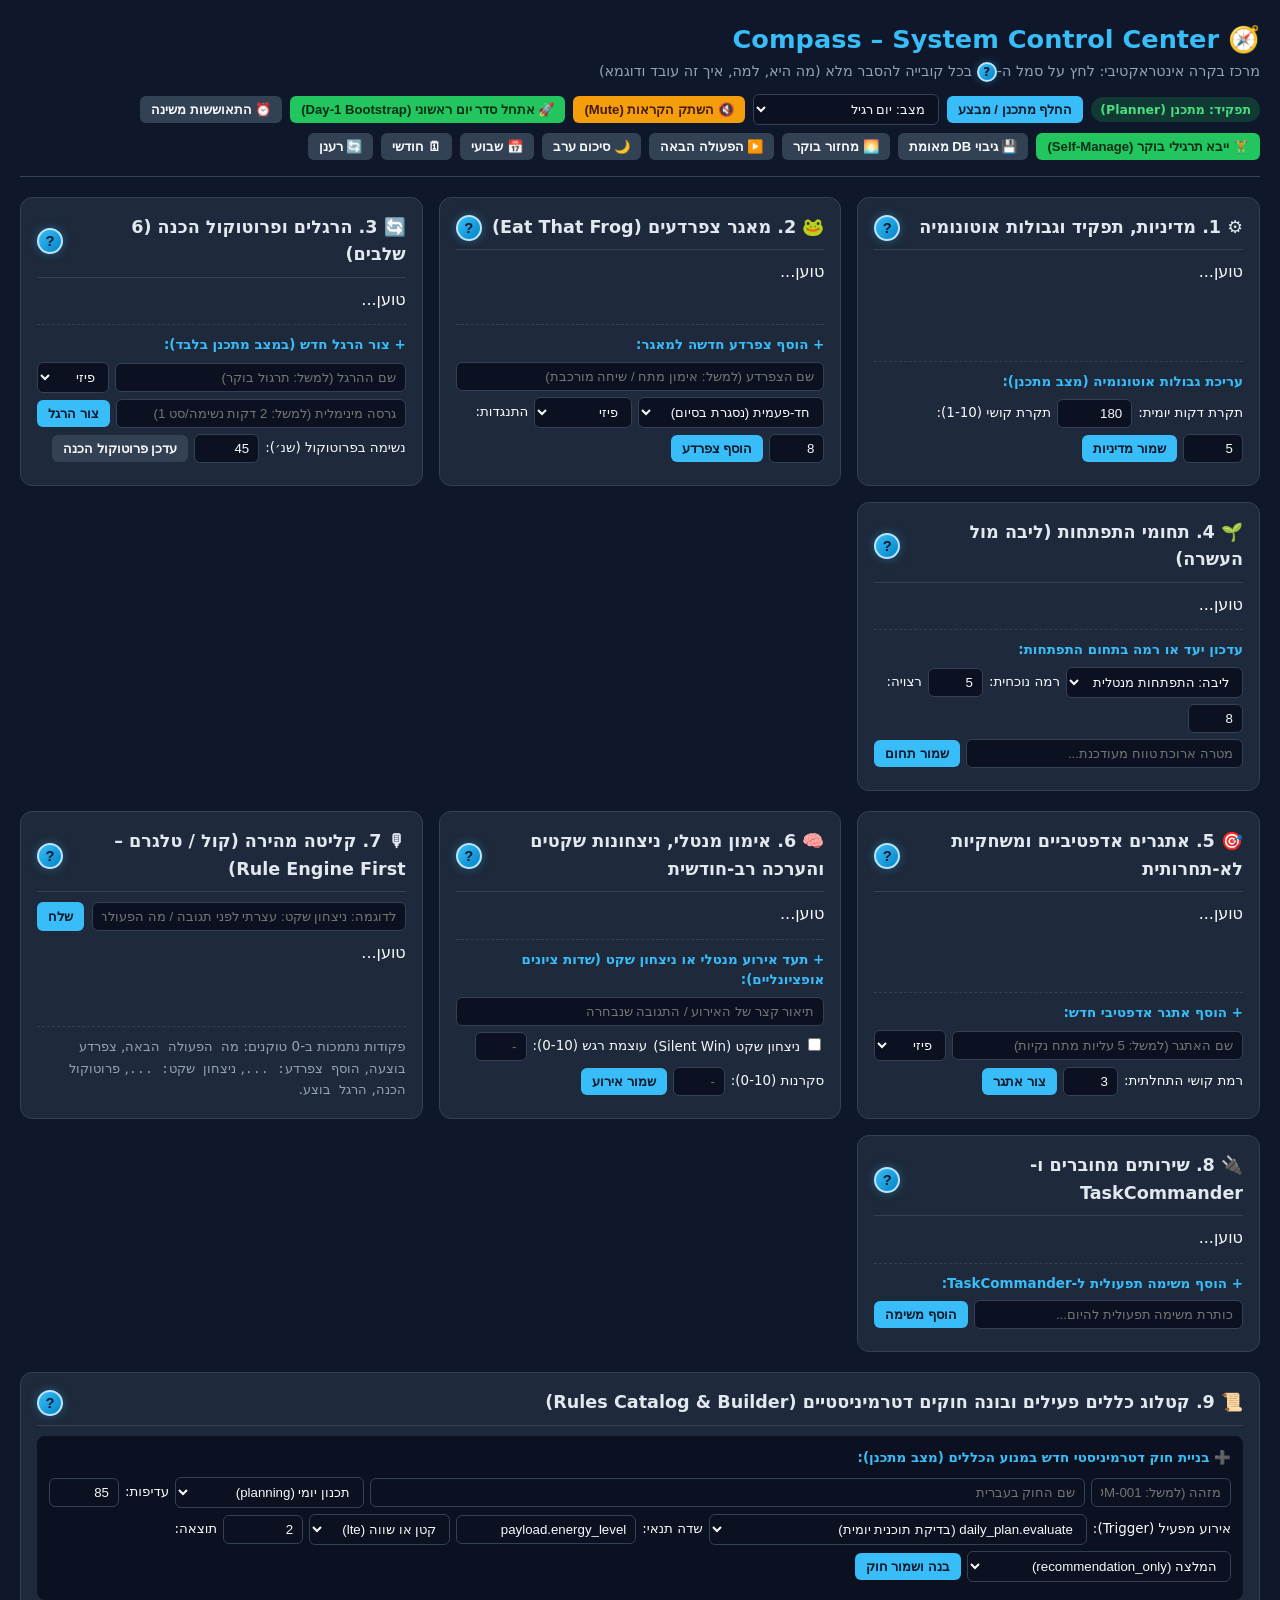
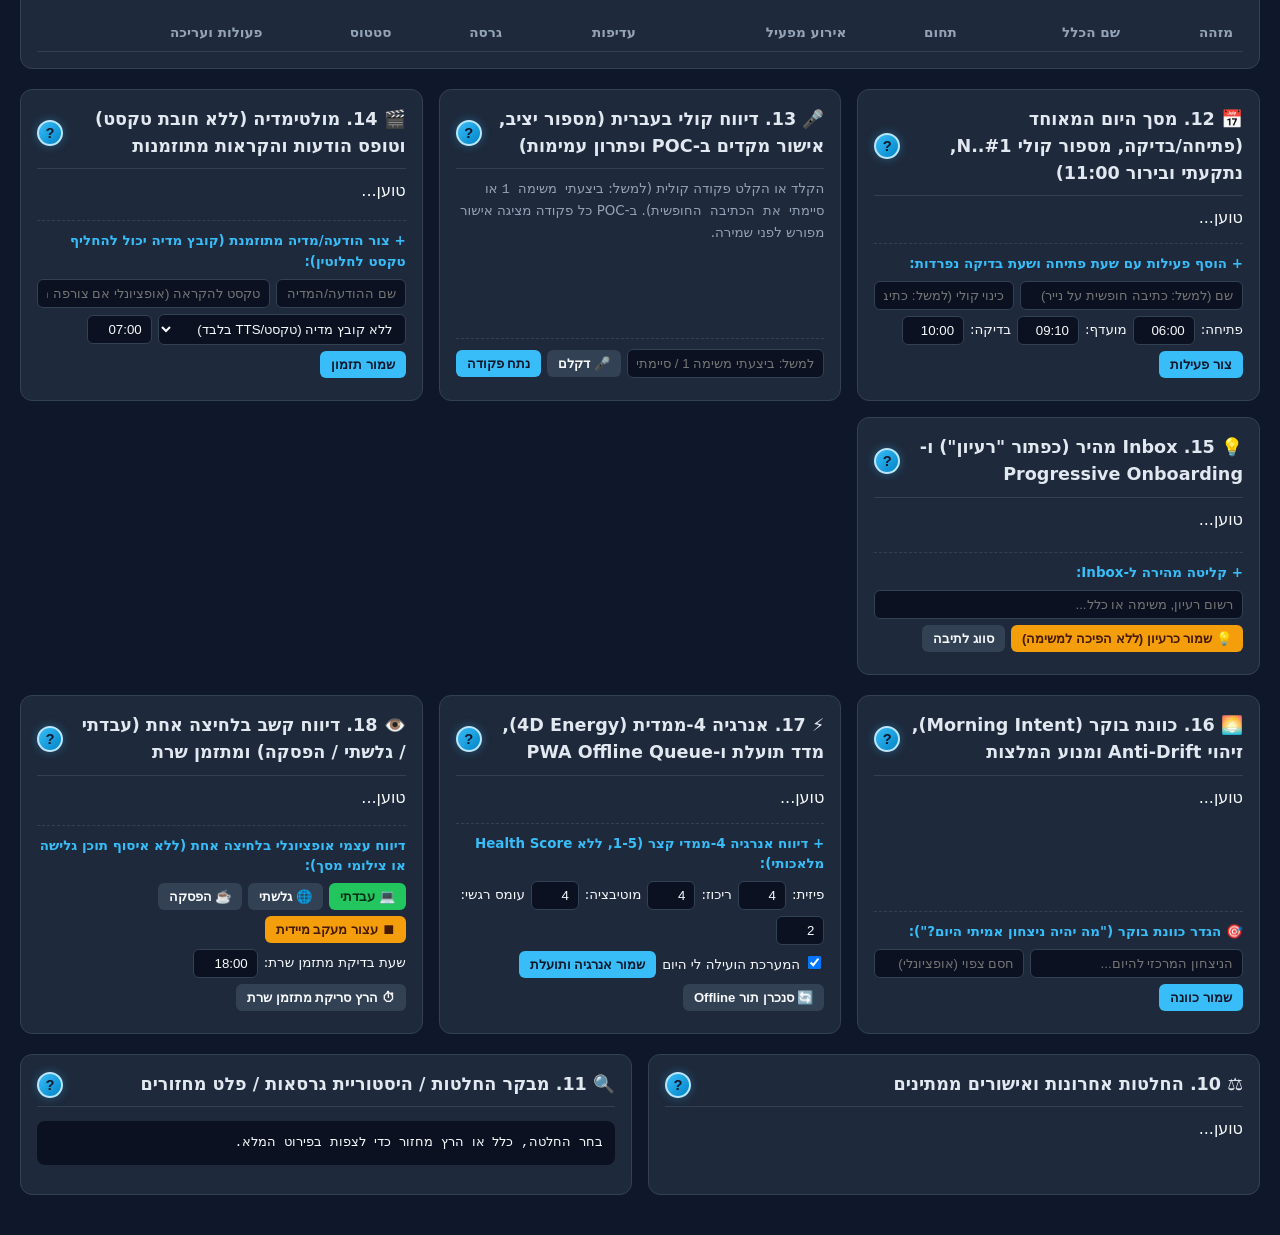
==== commit b94c1997: "feat: add Day-1 Personal Bootstrap, One-Click Attention Self-Report with immediate pause, and Server" ====
--- a/app/static/control-center/index.html
+++ b/app/static/control-center/index.html
@@ -252,6 +252,7 @@
         <option value="focus">מצב: מיקוד (Focus)</option>
       </select>
       <button id="mute-btn" class="warn" onclick="toggleGlobalMute()">🔇 השתק הקראות (Mute)</button>
+      <button class="ok" onclick="runDayOneBootstrap()">🚀 אתחל סדר יום ראשוני (Day-1 Bootstrap)</button>
       <button class="secondary" onclick="runSleepCatchup()">⏰ התאוששות משינה</button>
       <button class="ok" onclick="syncSelfManageMorning()">🏋️ ייבא תרגילי בוקר (Self-Manage)</button>
       <button class="secondary" onclick="createDbBackup()">💾 גיבוי DB מאומת</button>
@@ -690,6 +691,31 @@
           <label><input id="nrg-helpful" type="checkbox" checked /> המערכת הועילה לי היום</label>
           <button onclick="saveV6Energy4D()">שמור אנרגיה ותועלת</button>
           <button class="secondary" onclick="flushOfflineQueue()">🔄 סנכרן תור Offline</button>
+        </div>
+      </div>
+    </div>
+
+    <!-- Card 18: One-Click Attention Self-Report & Server Background Scheduler -->
+    <div class="card">
+      <div>
+        <div class="card-header">
+          <h2>👁️ 18. דיווח קשב בלחיצה אחת (עבדתי / גלשתי / הפסקה) ומתזמן שרת</h2>
+          <button class="help-btn" onclick="openHelp('card18')" title="הסבר על קובייה 18">?</button>
+        </div>
+        <div id="v6-attention-box">טוען...</div>
+      </div>
+      <div class="form-box">
+        <div style="font-weight:600; margin-bottom:6px; color:var(--accent);">דיווח עצמי אופציונלי בלחיצה אחת (ללא איסוף תוכן גלישה או צילומי מסך):</div>
+        <div class="form-row">
+          <button class="ok" onclick="reportV6Attention('worked')">💻 עבדתי</button>
+          <button class="secondary" onclick="reportV6Attention('browsed')">🌐 גלשתי</button>
+          <button class="secondary" onclick="reportV6Attention('break')">☕ הפסקה</button>
+          <button id="attn-pause-btn" class="warn" onclick="toggleV6AttentionPause()">⏹ עצור מעקב מיידית</button>
+        </div>
+        <div class="form-row" style="margin-top:6px;">
+          <label>שעת בדיקת מתזמן שרת:</label>
+          <input id="sched-time" type="text" value="18:00" style="width:65px;" />
+          <button class="secondary" onclick="runV6SchedulerTick()">⏱ הרץ סריקת מתזמן שרת</button>
         </div>
       </div>
     </div>
@@ -851,6 +877,13 @@
         why: "אין דבר כזה 'ציון בריאות כללי' אחד: ייתכן שהאנרגיה הפיזית שלך נמוכה (2/5) אך הריכוז גבוה (5/5) – מצב אידיאלי ללמידת AI וכתיבה, עם גרסת מינימום באימון הגופני. בנוסף, כשהמחשב ישן בלילה או אין קליטה בטלפון, תור ה-Offline שומר את הסימונים שלך ומסנכרן אותם עם מניעת התנגשויות ברגע שהשרת זמין.",
         how: "<ul><li><strong>4D Energy:</strong> נשמר ב-<code>v6_energy_4d_logs</code> ומפיק הנחיה מותאמת לפרופיל האנרגיה הנוכחי.</li><li><strong>PWA + Offline Queue:</strong> הדף כולל <code>manifest.webmanifest</code> ו-<code>Service Worker</code>. אם פעולת סימון מתבצעת כשהשרת מנותק, היא נשמרת ב-<code>localStorage</code> עם מזהה פעולה ייחודי ומסונכרנת ל-<code>POST /api/v6/offline/sync</code> בלחיצה או בחזרת חיבור.</li></ul>",
         example: "דרג פיזית=2, ריכוז=5, מוטיבציה=4, עומס רגשי=2 ולחץ 'שמור אנרגיה ותועלת' – המערכת תמליץ מיד להתמקד במשימת AI/כתיבה ולהשתמש בגרסת מינימום לפעילות הגופנית."
+      },
+      card18: {
+        title: "👁️ קובייה 18: דיווח קשב עצמי בלחיצה אחת, כפתור עצירת מעקב ומתזמן השרת (סעיפים 15 ו-16)",
+        what: "סרגל דיווח קשב עצמי אופציונלי בלחיצה אחת ('💻 עבדתי', '🌐 גלשתי', '☕ הפסקה') עם כפתור עצירת מעקב מיידי, ולוח הפעלה למתזמן השרת המתמשך (Server Scheduler).",
+        why: "לפי סעיף 15 באפיון המאוחד, עוד לפני כל ניטור אוטומטי עתידי, הגרסה השימושית מציעה דיווח עצמי אופציונלי בלחיצה אחת בלי להניח שגלישה היא הסחת דעת, בלי להסיק רצף בין דיווחים, ועם איסור מוחלט כברירת מחדל על איסוף תוכן גלישה או צילומי מסך.",
+        how: "<ul><li><strong>כפתור עצירת מעקב מיידי:</strong> לחיצה על '⏹ עצור מעקב מיידית' חוסמת מיידית כל רישום קשב עד שתחדש אותו.</li><li><strong>מתזמן השרת (Server Scheduler):</strong> סורק את כל פעילויות היום שהגיע מועד הבדיקה שלהן (<code>check_time</code>), מריץ התאוששות משינה אם טרם רצה היום, ולא שולח שום התראה כפולה על פעילות שכבר הושלמה.</li></ul>",
+        example: "לחץ על '💻 עבדתי' או על '⏱ הרץ סריקת מתזמן שרת' לשעה 18:00 כדי לראות את כל בדיקות הכללים היומיות רצות יחד."
       }
     };
 
@@ -1194,6 +1227,27 @@
           <strong>ימים שבהם המערכת הועילה לך:</strong> <span class="badge ok">${v6Energy.helpful_system_days_count ?? 0}</span> |
           <strong>פעולות בתור Offline לסנכרון:</strong> <span class="badge ${offlineQueue.length ? 'warn' : 'ok'}">${offlineQueue.length}</span>
         </div>
+      `;
+
+      // Render Card 18: Attention Self-Report & Server Scheduler
+      const v6Attn = data.v6_attention || {};
+      const attnCounts = v6Attn.counts || {};
+      const pauseBtn = document.getElementById('attn-pause-btn');
+      if (pauseBtn) {
+        pauseBtn.textContent = v6Attn.tracking_paused ? '▶ חדש מעקב קשב' : '⏹ עצור מעקב מיידית';
+        pauseBtn.className = v6Attn.tracking_paused ? 'ok' : 'warn';
+      }
+      document.getElementById('v6-attention-box').innerHTML = `
+        <div>
+          <strong>סטטוס מעקב קשב:</strong>
+          <span class="badge ${v6Attn.tracking_paused ? 'warn' : 'ok'}">${v6Attn.tracking_paused ? 'מופסק (Paused)' : 'פעיל (דיווח עצמי בלבד)'}</span>
+        </div>
+        <div style="margin:6px 0;">
+          💻 עבדתי: <strong>${attnCounts.worked ?? 0}</strong> |
+          🌐 גלשתי: <strong>${attnCounts.browsed ?? 0}</strong> |
+          ☕ הפסקה: <strong>${attnCounts.break ?? 0}</strong>
+        </div>
+        <div style="font-size:0.78rem; color:var(--muted);">${v6Attn.privacy_policy_he || ''}</div>
       `;
     }
 
@@ -1856,6 +1910,48 @@
       await loadOverview();
     }
 
+    async function runDayOneBootstrap() {
+      const res = await fetch('/api/v6/bootstrap/day-one?user_id=moshe', {method: 'POST'});
+      const data = await res.json();
+      showOutput('🚀 סדר היום הראשוני אותחל בהצלחה (4 צפרדעים, פעילויות ליבה, תרגילי בוקר מ-Self-Manage ו-3 תזמוני מדיה/הקראה):', data);
+      await loadOverview();
+    }
+
+    async function reportV6Attention(category) {
+      const res = await fetch('/api/v6/attention/report', {
+        method: 'POST',
+        headers: {'Content-Type': 'application/json'},
+        body: JSON.stringify({user_id: 'moshe', category})
+      });
+      const data = await res.json();
+      showOutput(`👁️ דיווח קשב עצמי (${category}):`, data);
+      await loadOverview();
+    }
+
+    async function toggleV6AttentionPause() {
+      const curPaused = currentState?.v6_attention?.tracking_paused || false;
+      const res = await fetch('/api/v6/attention/pause', {
+        method: 'POST',
+        headers: {'Content-Type': 'application/json'},
+        body: JSON.stringify({user_id: 'moshe', paused: !curPaused})
+      });
+      const data = await res.json();
+      showOutput(!curPaused ? '⏹ מעקב הקשב הופסק מיידית:' : '▶ מעקב הקשב חודש:', data);
+      await loadOverview();
+    }
+
+    async function runV6SchedulerTick() {
+      const current_time = document.getElementById('sched-time').value.trim() || '18:00';
+      const res = await fetch('/api/v6/scheduler/tick', {
+        method: 'POST',
+        headers: {'Content-Type': 'application/json'},
+        body: JSON.stringify({user_id: 'moshe', current_time, auto_backup: false})
+      });
+      const data = await res.json();
+      showOutput(`⏱ סריקת מתזמן השרת לשעה ${current_time}:`, data);
+      await loadOverview();
+    }
+
     if ('serviceWorker' in navigator) {
       window.addEventListener('load', () => {
         navigator.serviceWorker.register('/control-center/sw.js').catch(() => {});
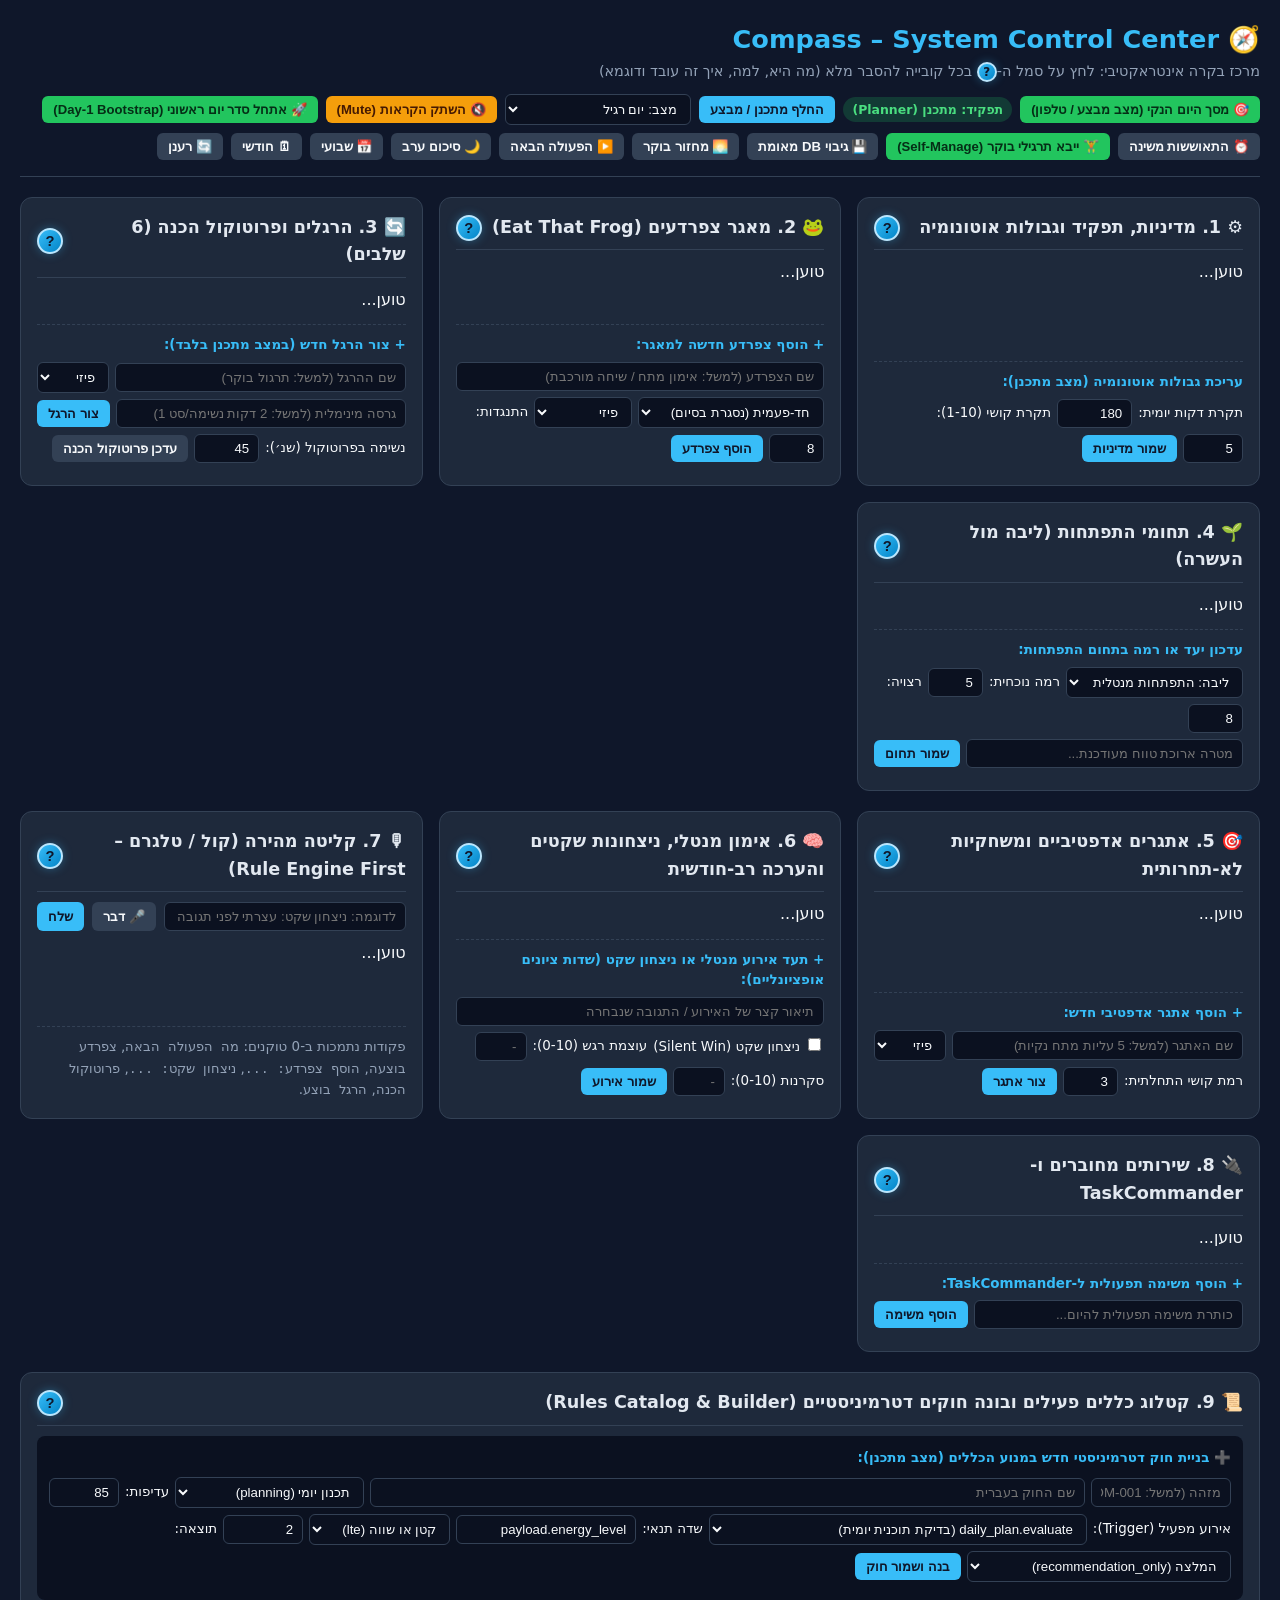
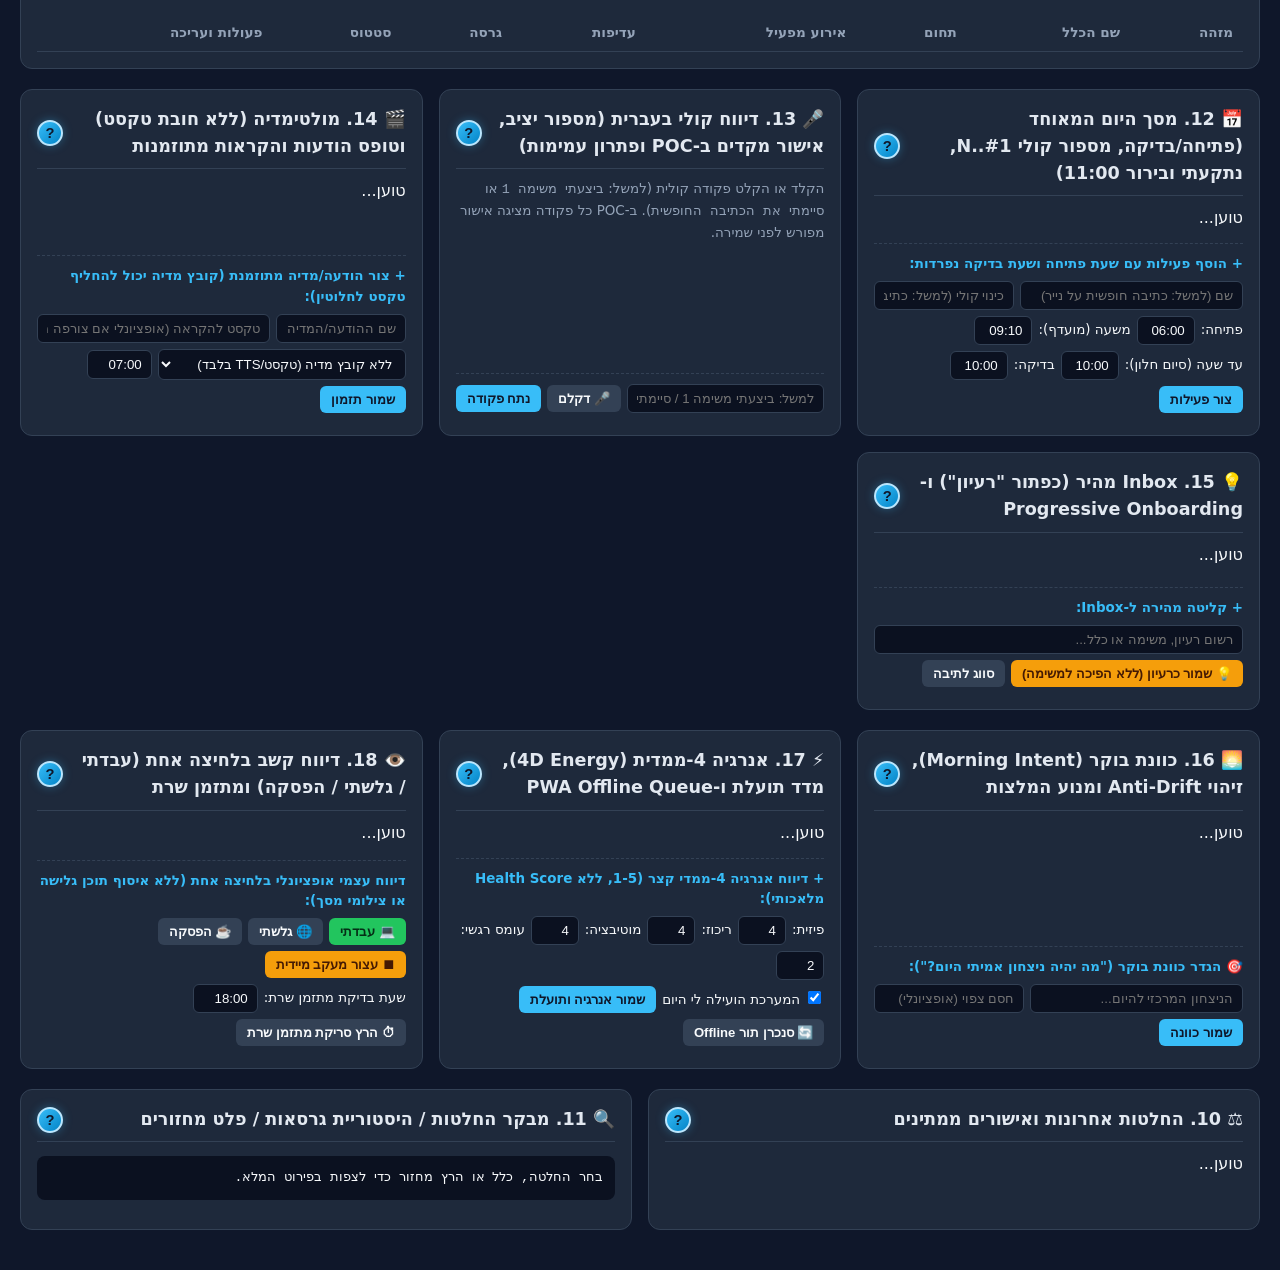
==== commit 18bfe498: "feat: add dedicated Today Execution Screen (/today/), explicit time-window end input, and Quick Capt" ====
--- a/app/static/control-center/index.html
+++ b/app/static/control-center/index.html
@@ -240,6 +240,7 @@
       </div>
     </div>
     <div style="display:flex; gap:8px; align-items:center; flex-wrap:wrap;">
+      <a href="/today/" style="text-decoration:none;"><button class="ok">🎯 מסך היום הנקי (מצב מבצע / טלפון)</button></a>
       <span id="role-badge" class="badge ok">תפקיד: מתכנן (Planner)</span>
       <button onclick="toggleRole()">החלף מתכנן / מבצע</button>
       <select id="ctx-mode-select" onchange="changeContextMode(this.value)" title="מצב הקשר (Context Mode)">
@@ -446,6 +447,7 @@
         </div>
         <div style="display:flex; gap:8px; margin-bottom:10px;">
           <input id="quick-input" type="text" placeholder="לדוגמה: ניצחון שקט: עצרתי לפני תגובה / מה הפעולה הבאה" style="flex:1;" />
+          <button class="secondary" onclick="startQuickCaptureMic()" title="הפעל מיקרופון לקליטה מהירה בעברית (he-IL)">🎤 דבר</button>
           <button onclick="sendQuickCapture()">שלח</button>
         </div>
         <div id="ai-box">טוען...</div>
@@ -565,11 +567,13 @@
         </div>
         <div class="form-row">
           <label>פתיחה:</label>
-          <input id="v6-open" type="text" value="06:00" style="width:62px;" />
-          <label>מועדף:</label>
-          <input id="v6-pref" type="text" value="09:10" style="width:62px;" />
+          <input id="v6-open" type="text" value="06:00" style="width:58px;" title="מתי המשימה נפתחת לתצוגה" />
+          <label>משעה (מועדף):</label>
+          <input id="v6-pref" type="text" value="09:10" style="width:58px;" title="שעת התחלה מועדפת" />
+          <label>עד שעה (סיום חלון):</label>
+          <input id="v6-win-end" type="text" value="10:00" style="width:58px;" title="שעת סיום חלון הביצוע" />
           <label>בדיקה:</label>
-          <input id="v6-chk" type="text" value="10:00" style="width:62px;" />
+          <input id="v6-chk" type="text" value="10:00" style="width:58px;" title="שעת בדיקת הכלל" />
           <button onclick="createV6Activity()">צור פעילות</button>
         </div>
       </div>
@@ -1124,7 +1128,7 @@
               <span class="badge ok">#${inst.daily_voice_number}</span>
               <strong>${inst.name}</strong>
               ${inst.media_only ? '<span class="badge warn">🎬 מדיה ללא טקסט</span>' : ''}
-              <span style="font-size:0.78rem; color:var(--muted);">(${inst.open_time} → בדיקה ${inst.check_time})</span>
+              <span style="font-size:0.78rem; color:var(--muted);">(חלון: ${inst.preferred_time} עד ${inst.window_end_time || inst.check_time} | פתיחה ${inst.open_time} | בדיקה ${inst.check_time})</span>
               <span class="badge ${inst.execution_outcome === 'completed' ? 'ok' : (inst.execution_outcome === 'unknown' ? '' : 'warn')}">${inst.execution_outcome}</span>
             </div>
             <div style="display:flex; gap:4px; flex-wrap:wrap;">
@@ -1587,6 +1591,7 @@
           aliases: alias ? [alias] : [],
           open_time: document.getElementById('v6-open').value || '06:00',
           preferred_time: document.getElementById('v6-pref').value || '09:10',
+          window_end_time: document.getElementById('v6-win-end')?.value || document.getElementById('v6-chk').value || '10:00',
           check_time: document.getElementById('v6-chk').value || '10:00'
         })
       });
@@ -1706,6 +1711,24 @@
       rec.start();
     }
 
+    function startQuickCaptureMic() {
+      const SpeechRecognition = window.SpeechRecognition || window.webkitSpeechRecognition;
+      if (!SpeechRecognition) {
+        alert('הדפדפן אינו תומך ב-Web Speech API הישיר; ניתן להקליד את הדיווח בתיבה.');
+        return;
+      }
+      const rec = new SpeechRecognition();
+      rec.lang = 'he-IL';
+      rec.interimResults = false;
+      rec.maxAlternatives = 1;
+      rec.onresult = (event) => {
+        const text = event.results[0][0].transcript;
+        document.getElementById('quick-input').value = text;
+        sendQuickCapture();
+      };
+      rec.start();
+    }
+
     async function createV6ScheduledMessage() {
       const name = document.getElementById('v6-msg-name').value.trim() || 'הודעה/מדיה מתוזמנת';
       const text_content = document.getElementById('v6-msg-text').value.trim() || null;
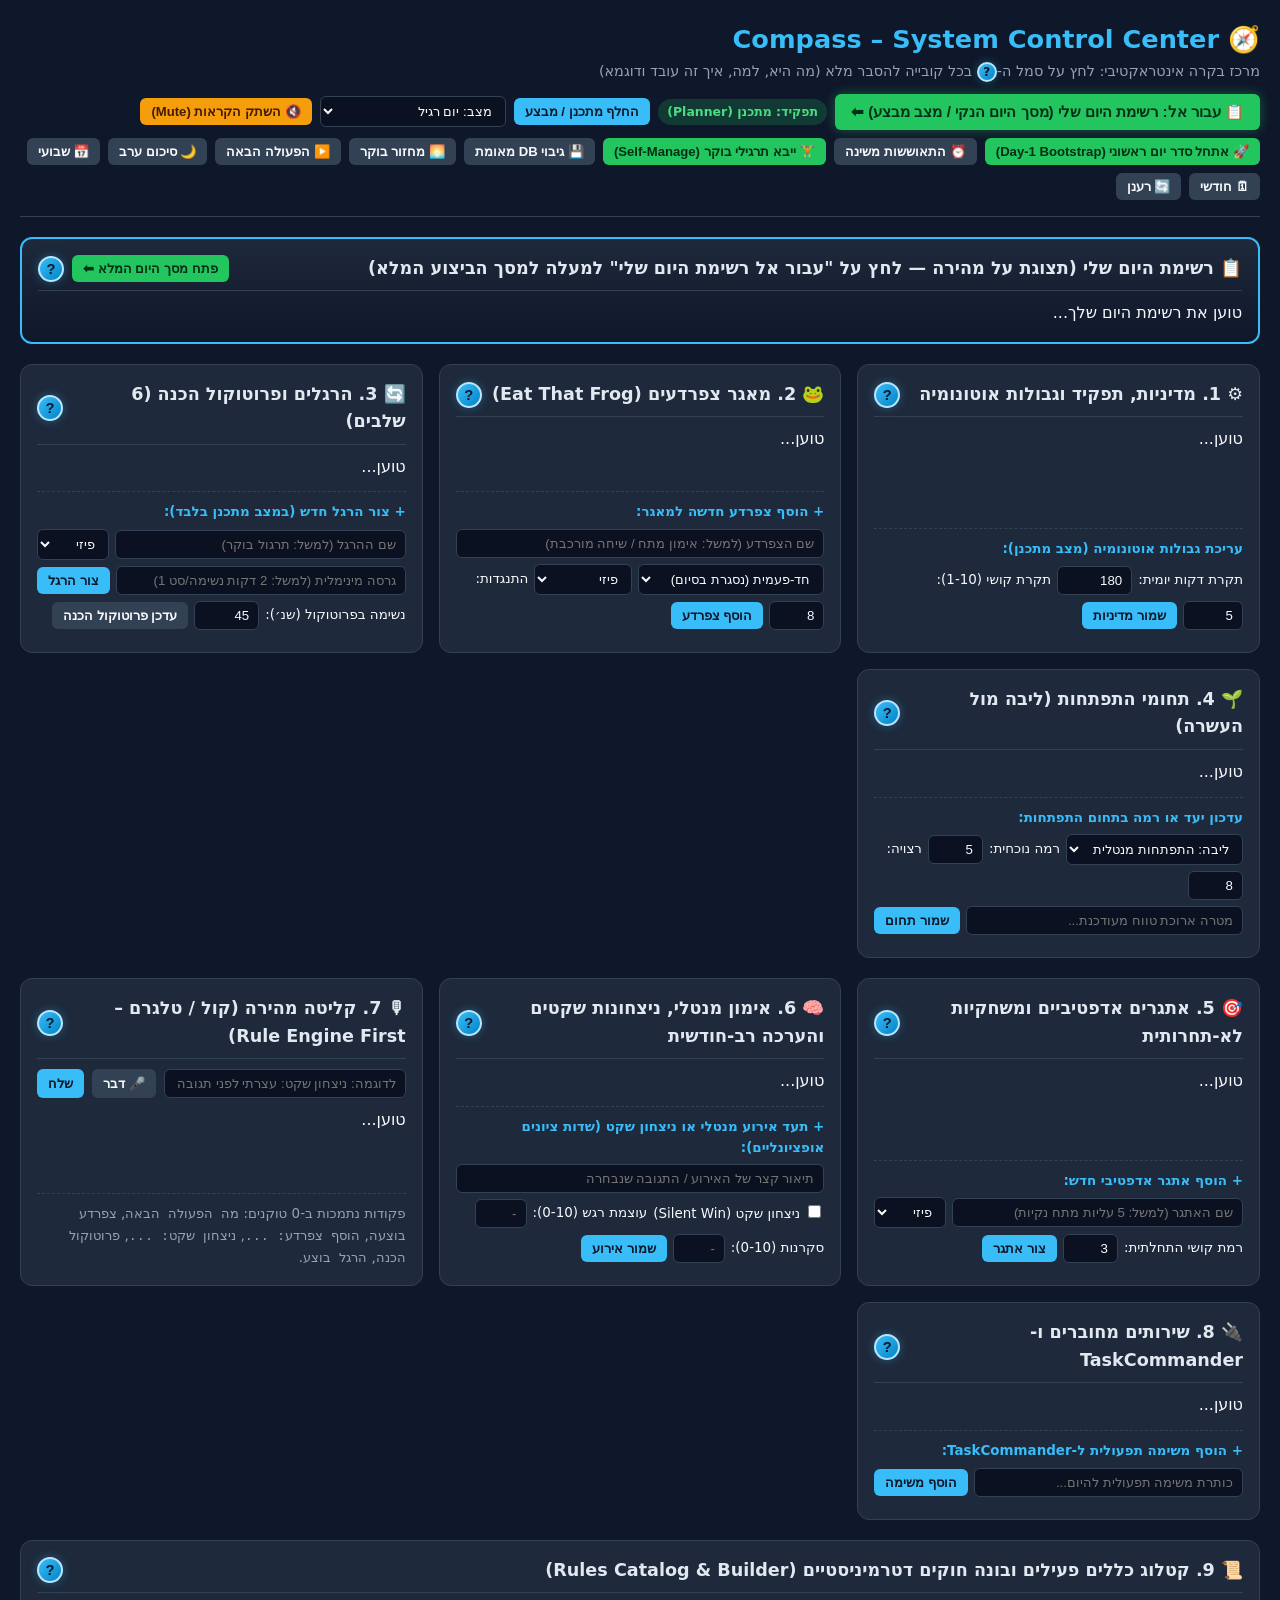
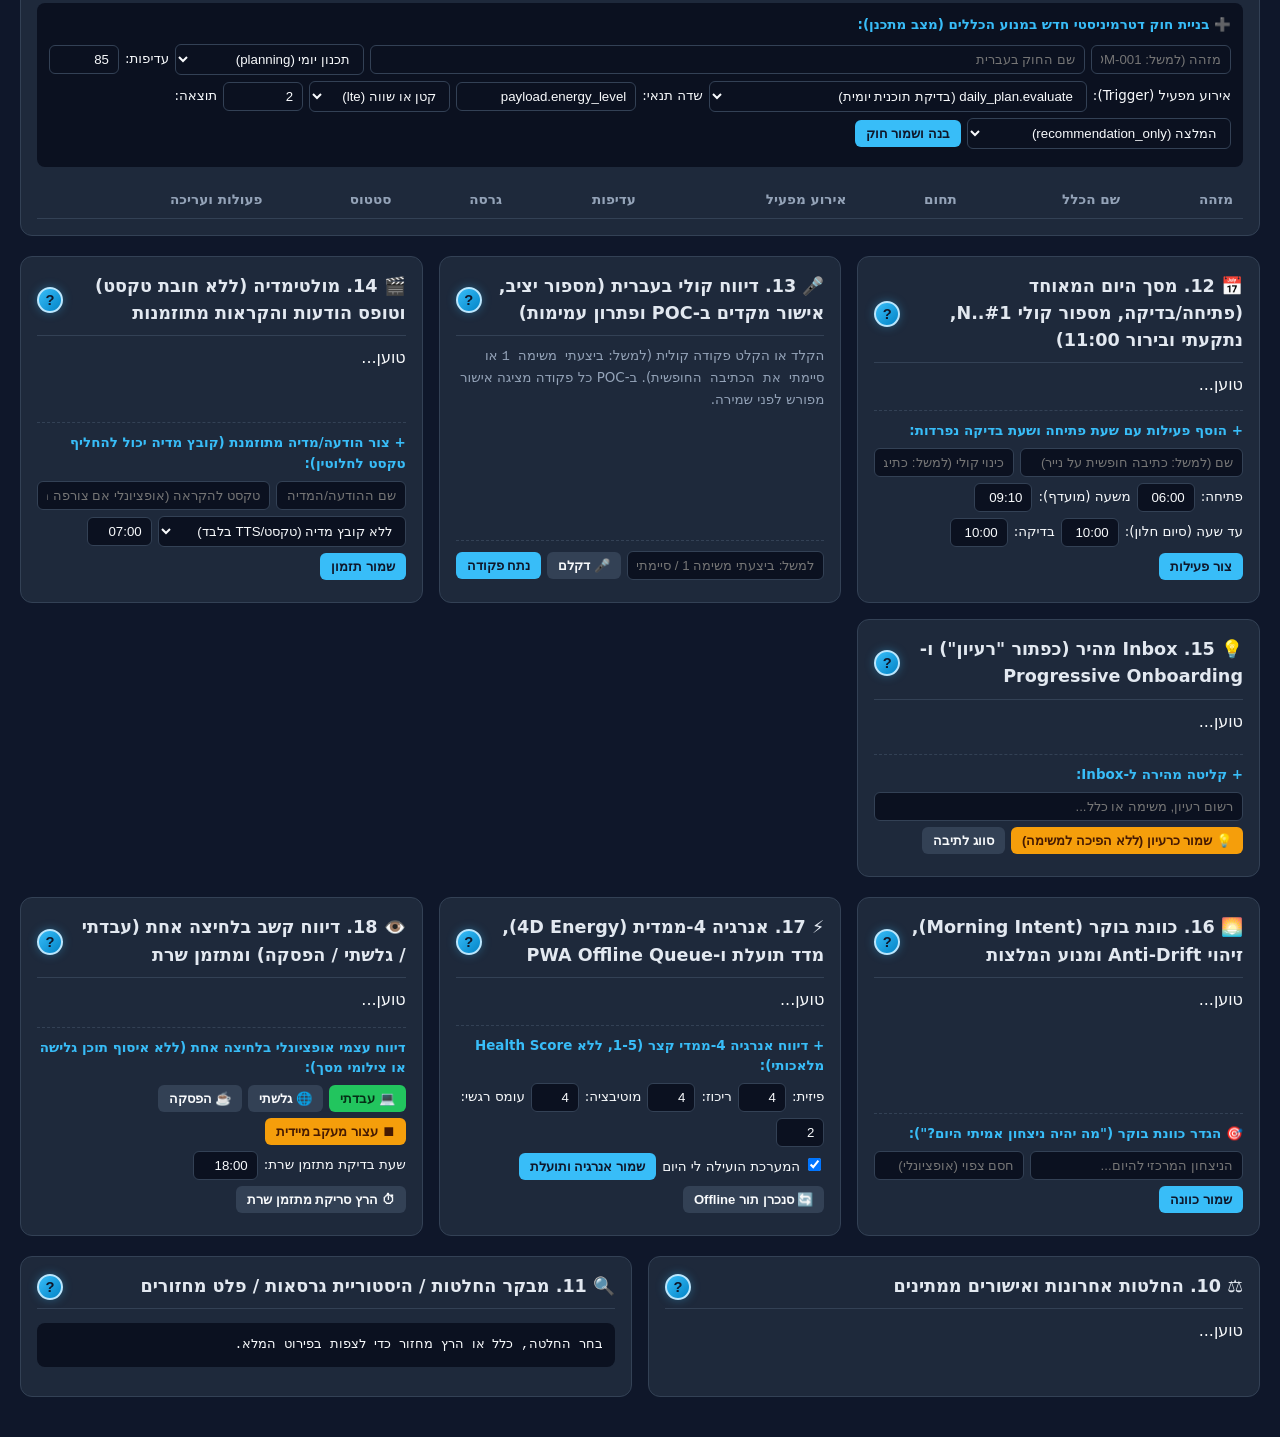
==== commit dcdea8da: "feat: add top Today List banner, 1-click domain practice reporting, and enriched ? help modals" ====
--- a/app/static/control-center/index.html
+++ b/app/static/control-center/index.html
@@ -240,7 +240,11 @@
       </div>
     </div>
     <div style="display:flex; gap:8px; align-items:center; flex-wrap:wrap;">
-      <a href="/today/" style="text-decoration:none;"><button class="ok">🎯 מסך היום הנקי (מצב מבצע / טלפון)</button></a>
+      <a href="/today/" style="text-decoration:none;">
+        <button class="ok" style="font-size:0.95rem; padding:9px 16px; box-shadow:0 0 12px rgba(34,197,94,0.4);">
+          📋 עבור אל: רשימת היום שלי (מסך היום הנקי / מצב מבצע) ⬅
+        </button>
+      </a>
       <span id="role-badge" class="badge ok">תפקיד: מתכנן (Planner)</span>
       <button onclick="toggleRole()">החלף מתכנן / מבצע</button>
       <select id="ctx-mode-select" onchange="changeContextMode(this.value)" title="מצב הקשר (Context Mode)">
@@ -265,6 +269,18 @@
       <button class="secondary" onclick="loadOverview()">🔄 רענן</button>
     </div>
   </header>
+
+  <!-- Top Bar: Quick View of Today's List right at the top of Control Center -->
+  <div class="card" style="margin-bottom: 20px; border: 2px solid var(--accent); background: linear-gradient(180deg, #1e293b 0%, #0f172a 100%);">
+    <div class="card-header">
+      <h2>📋 רשימת היום שלי (תצוגת על מהירה — לחץ על "עבור אל רשימת היום שלי" למעלה למסך הביצוע המלא)</h2>
+      <div style="display:flex; gap:8px; align-items:center;">
+        <a href="/today/" style="text-decoration:none;"><button class="ok">פתח מסך היום המלא ⬅</button></a>
+        <button class="help-btn" onclick="openHelp('card12')" title="הסבר על רשימת היום">?</button>
+      </div>
+    </div>
+    <div id="top-today-summary">טוען את רשימת היום שלך...</div>
+  </div>
 
   <div class="grid">
     <!-- Card 1: Policy & Autonomy -->
@@ -766,8 +782,8 @@
       card1: {
         title: "⚙️ קובייה 1: מדיניות, תפקיד וגבולות אוטונומיה",
         what: "לוח השליטה המרכזי על 'גבולות הגזרה' שאתה מרשה למערכת להפעיל מולך, והחלפת הכובע שלך בין מתכנן (Planner) למבצע (Executor).",
-        why: "כדי שבזמן אמת (באמצע היום, כשאתה עייף או נמנע ממשימה) לא תתחיל לשנות חוקים או לבטל הרגלים ('בריחה לתכנון'), ומנגד – כדי שהמערכת לעולם לא תעמיס עליך מעבר לתקרת הזמן והקושי שקבעת מראש.",
-        how: "נשמר בטבלת user_autonomy_policy. מעבר למצב מבצע (Executor) חוסם יצירת הרגלים או חוקים חדשים (כלל CONTROL-002). שינוי מהותי בתקרת הדקות או בתקרת הקושי של האתגרים נבדק מול הכלל CONTROL-001.",
+        why: "<ul><li><strong>למה מפרידים בין מתכנן למבצע?</strong> כדי שבזמן אמת (באמצע היום, כשאתה עייף או נמנע ממשימה) לא תתחיל לשנות חוקים או לבטל הרגלים ('בריחה לתכנון').</li><li><strong>למה צריך 'תקרת דקות יומית' (למשל 180 דק׳)?</strong> כדי למנוע 'תכנון-יתר אופטימי': אם תתכנן בבוקר משימות בהיקף של 4 שעות כשאין לך זמן כזה, החוק <code>PLAN-002</code> יעצור את הפעלת התוכנית האוטומטית, ישמור אותה כ-<code>pending_approval</code> ויבקש ממך לקצץ או לאשר חריגה.</li></ul>",
+        how: "<strong>איזו אוטומציה פעילה כשכתוב 'אוטומציה: פעילה'?</strong><br/>1) שיבוץ אוטומטי של הצפרדע היומית בתוכנית הבוקר לפי אנרגיה וזמן (<code>FROG-002</code>).<br/>2) שנמוך אוטומטי של משימות והרגלים לגרסה המינימלית שלהם בימים שבהם האנרגיה שלך נמוכה (1–2, <code>PLAN-001</code> / <code>HABIT-001</code>).<br/>3) בחירת 'הפעולה הבאה' המדויקת לחלון הזמן הנוכחי.<br/>4) בדיקות שעת סיום (<code>check_time</code>) והתאוששות משינה. (לחיצה על 'השהה אוטומציה' מקפיאה את כולן).",
         example: "אתה קובע במצב מתכנן: תקרת דקות יומית = 120 דק׳ ותקרת קושי אתגר = רמה 5. אם מחר תוכנית הבוקר תגיע ל-150 דקות, המערכת תעצור ולא תפעיל אותה אוטומטית אלא תבקש את אישורך (PLAN-002)."
       },
       card2: {
@@ -778,39 +794,39 @@
         example: "הוספת שתי צפרדעים: 1) 'שיחת משוב מורכבת' (חד-פעמית, התנגדות 8), 2) 'אימון מתח ומשקולות' (מתמשכת, התנגדות 8). כשלחצת 'בוצע ✓' על השיחה – היא נסגרה. כשלחצת 'בוצע ✓' על אימון המתח – נרשמה השלמה, והיא נשארת במאגר הפעיל גם למחר."
       },
       card3: {
-        title: "🔄 קובייה 3: הרגלים ופרוטוקול הכנה (6 שלבים)",
+        title: "🔄 קובייה 3: הרגלים ופרוטוקול הכנה (6 שלבים) – איך זה בא לידי ביטוי ביום-יום?",
         what: "ניהול השגרות הקבועות שלך (Routines) יחד עם פרוטוקול הכנה קצר בן 6 שלבים להפחתת התנגדות לפני פעולה מאתגרת.",
         why: "רוב ההרגלים נשברים בגלל גישת 'הכול או כלום' או בגלל מתח גופני לפני תחילת הפעולה. הקובייה הזו נותנת לך לכל הרגל גרסה מינימלית (Minimum Viable Version) לימים קשים, מאפשרת דילוג ללא ענישה (שאינו מאפס את הרצף הגמיש שלך!), ומצמידה אוטומטית פרוטוקול הרגעה של 45 שניות לפני פעולה עם התנגדות גבוהה.",
-        how: "<ul><li><strong>פרוטוקול 6 השלבים (MENTAL-001):</strong> 1. עצירה קצרה -> 2. זיהוי תחושה בגוף -> 3. נשימה רגועה (30–60 שניות) -> 4. מיקוד בפעולה הראשונה ולא בתוצאה -> 5. התחלה בטוחה -> 6. זיהוי התחושה אחרי. (הפתיח הנעים מוגבל לעד 90 שניות כדי שלא יהפוך לתירוץ לדחיינות).</li><li><strong>כלל HABIT-001:</strong> כשיש התנגדות גבוהה או אנרגיה נמוכה, המערכת מציעה אוטומטית את הגרסה המינימלית.</li></ul>",
-        example: "יצרת הרגל 'תרגול כוח בוקר' שגרסתו המלאה היא 20 דקות, והגרסה המינימלית שלו היא 'סט מתח אחד או 2 דקות מתיחה'. ביום עמוס לחצת על 'מינימלי' – הרצף הגמיש שלך (flexible_streak_count) עלה ב-1! ביום שבו היית חולה לחצת 'דלג (ללא קנס)' – הרצף נשמר ולא התאפס ל-0."
+        how: "<strong>איך הרגל בא לידי ביטוי ביום-יום?</strong><ul><li><strong>1. שיבוץ אוטומטי מדי בוקר:</strong> ההרגל נכנס אוטומטית לתוכנית הבוקר ולתור של 'הפעולה הבאה' בלי שתצטרך להזין אותו כל יום.</li><li><strong>2. מעבר אוטומטי לגרסה מינימלית (HABIT-001):</strong> ביום עמוס או באנרגיה נמוכה, המערכת מנחה אותך לבצע רק את הגרסה המינימלית (2 דקות). לחיצה על 'מינימלי' מעלה את הרצף הגמיש שלך ב-1 בדיוק כמו ביצוע מלא!</li><li><strong>3. דילוג ללא ענישה:</strong> לחיצה על 'דלג (ללא קנס)' מתעדת את הדילוג אך שומרת על הרצף הגמיש שלך ולא מאפסת אותו ל-0.</li><li><strong>4. פרוטוקול 6 השלבים (MENTAL-001):</strong> 1. עצירה -> 2. זיהוי תחושה בגוף -> 3. נשימה רגועה (30–60 שנ׳) -> 4. מיקוד בפעולה הראשונה -> 5. התחלה בטוחה -> 6. זיהוי התחושה אחרי.</li></ul>",
+        example: "יצרת הרגל 'תרגול כוח בוקר' שגרסתו המלאה היא 20 דקות, והגרסה המינימלית שלו היא 'סט מתח אחד או 2 דקות מתיחה'. ביום עמוס לחצת על 'מינימלי' – הרצף הגמיש שלך עלה ב-1! ביום שבו היית חולה לחצת 'דלג (ללא קנס)' – הרצף נשמר."
       },
       card4: {
-        title: "🌱 קובייה 4: תחומי התפתחות (ליבה מול העשרה)",
-        what: "היררכיית המטרות ארוכות הטווח שלך, המחולקת ל-3 תחומי ליבה (Core, משקל 10) מול 4 תחומי העשרה (Enrichment, משקל 4).",
-        why: "כדי שהמערכת תדע שבישול, גינון, נגינה או ציור (העשרה, רמת התערבות נמוכה) חשובים להנאה שלך אך לעולם לא יקבלו משקל זהה להתפתחות מנטלית, התפתחות פיזית והתפתחות מקצועית ב-AI (ליבה). בנוסף, היא מזהה כאשר הלמידה המעמיקה שלך ב-AI כבר מכסה את הצורך בגירוי קוגניטיבי (GROWTH-001) כך שלא יוצעו לך אימוני מוח מיותרים.",
-        how: "בכל סיכום שבועי מופעל הכלל GROWTH-002: אם תחום ליבה לא תורגל 7 ימים, נוצרת אוטומטית הצעת התערבות לשבץ פעולת כניסה של 5–10 דקות למחרת בבוקר.",
-        example: "תחום 'התפתחות מנטלית' נמצא ברמה 4 מתוך יעד 8. אם לא תיעדת פעילות מנטלית במשך שבוע, המערכת תתריע בסיכום השבועי על הזנחת תחום ליבה ותציע תרגיל קצר למחר בבוקר."
+        title: "🌱 קובייה 4: תחומי התפתחות (ליבה מול העשרה) – איך זה בא לידי ביטוי מעשי ואיך מדווחים?",
+        what: "היררכיית המטרות ארוכות הטווח שלך: 3 תחומי ליבה (מנטלי, פיזי, AI מקצועי – משקל 10) מול 4 תחומי העשרה (בישול, גינון, נגינה, ציור – משקל 4).",
+        why: "כדי שהמערכת תדע להבדיל בין תחומי העשרה (שנועדו להנאה ורמת ההתערבות בהם נמוכה) לבין תחומי הליבה שדורשים עקביות שבועית והתערבות פרואקטיבית במקרה של הזנחה.",
+        how: "<strong>איך זה פועל מעשית? ומה קורה אם תחום ליבה לא שובץ או לא תורגל?</strong><ul><li><strong>1. השלמה אוטומטית בתוכנית הבוקר:</strong> כשאתה מריץ '🌅 מחזור בוקר', המערכת בודקת אם קיימת משימה לכל אחד מ-3 תחומי הליבה. <strong>ואם לא?</strong> היא מוסיפה אוטומטית משימת ליבה קצרה באותו תחום חסר (5 דק׳ מנטלי, 10–20 דק׳ פיזי, 15–30 דק׳ AI), ואם יצרת תוכנית ידנית ללא תחומי ליבה – מנוע הכללים מתריע על כך.</li><li><strong>2. היכן מדווחים שתרגלת תחום? (2 דרכים):</strong> א) <strong>אוטומטית:</strong> בכל פעם שאתה משלים צפרדע, הרגל, אתגר או אירוע מנטלי המשויך לאותו תחום, המונה השבועי (<code>השבוע: X/5</code>) מתעדכן לבד! ב) <strong>ידנית בלחיצה אחת כאן בקובייה 4:</strong> ליד כל תחום מופיע כפתור ירוק <strong>'+ תרגלתי היום ✓'</strong> שמעדכן מיד את התרגול היומי והשבועי של התחום.</li><li><strong>3. בדיקת הזנחה (GROWTH-002):</strong> לחיצה על '🔍 בדוק הזנחת ליבה' (או הרצת סיכום שבועי) בודקת אם תחום ליבה לא תורגל 7 ימים או ירד מתחת לתדירות הרצויה, ומייצרת הצעת התערבות למחר בבוקר.</li></ul>",
+        example: "אם תרגלת היום אימון מתח או לחצת על '+ תרגלתי היום ✓' ליד 'התפתחות פיזית', המונה יעלה ל-1/5. אם תבצע 3 פעילויות ב-'AI מקצועי', התג למעלה יהפוך ל-'מכוסה ע\"י למידת AI' (GROWTH-001) ולא יוצעו לך אימוני קוגניציה נפרדים."
       },
       card5: {
-        title: "🎯 קובייה 5: אתגרים אדפטיביים ומשחקיות לא-תחרותית",
-        what: "מנוע אתגרים מתפתח (Adaptive Challenges) שמעלה או מוריד את רמת הקושי בהתאם לביצועים שלך, לצד ניקוד משחקי אישי (Playful Engagement).",
+        title: "🎯 קובייה 5: אתגרים אדפטיביים ומשחקיות לא-תחרותית – מה זה ודוגמא מעשית",
+        what: "הרגל הוא פעולה קבועה לשימור, ואילו <strong>אתגר (Challenge)</strong> הוא יעד מדיד לתקופה קצובה (למשל 14 יום) שבו רמת הקושי עולה או יורדת אוטומטית לפי ההצלחה שלך והבטיחות הגופנית שלך, לצד ניקוד משחקי אישי.",
         why: "כדי ליצור עניין ותחושת התקדמות בלי ליפול לעומס יתר או פציעה, ובלי להפוך את המשחקיות למדד שיפוטי או אבחוני.",
-        how: "<ul><li>3 השלמות רצופות במאמץ סביר מעלות את רמת הקושי בדרגה 1 (CHALLENGE-001), אך לעולם לא מעל תקרת הקושי שאישרת במדיניות.</li><li><strong>בטיחות מעל הכול (CHALLENGE-002):</strong> לחיצה על כפתור 'דווח כאב/מגבלה' חוסמת באופן מוחלט כל העלאת עומס גופני ומעבירה את האתגר למצב התאוששות/הפחתת עומס.</li><li>ניקוד המשחקיות מעניק נקודות על עצם התחלת פעולה ועל צליחת התנגדות (0 קנסות תמיד), ומופרד לחלוטין ממדדי Assessment.</li></ul>",
-        example: "יצרת אתגר '5 עליות מתח נקיות' ברמת קושי 3. אם דיווחת על כאב בכתף ('דווח כאב/מגבלה'), גם אם ביקשת להעלות רמה – הכלל CHALLENGE-002 חוסם את ההעלאה ומשאיר/מוריד את העומס."
+        how: "<ul><li><strong>העלאת רמה אוטומטית (CHALLENGE-001):</strong> 3 השלמות רצופות במאמץ סביר מעלות את רמת הקושי בדרגה 1, אך לעולם לא מעל תקרת הקושי שאישרת במדיניות.</li><li><strong>בטיחות מעל הכול (CHALLENGE-002):</strong> לחיצה על כפתור 'דווח כאב/מגבלה' חוסמת באופן מוחלט כל העלאת עומס גופני ומעבירה את האתגר למצב התאוששות/הפחתת עומס.</li><li><strong>זיהוי דריכה במקום (Stagnation):</strong> 3 ניסיונות ללא השלמה מורידים אוטומטית את רמת הקושי בדרגה 1 או מציעים להחליף את האתגר.</li></ul>",
+        example: "<strong>דוגמא מלאה:</strong> יצרת אתגר '5 עליות מתח נקיות' בתחום הפיזי שמתחיל ברמת קושי 3 (מתוך תקרה 5). אחרי 3 פעמים שלחצת 'הושלם ✓', המערכת מעלה אותו לרמה 4. אם בפעם הרביעית הרגשת עומס בכתף ולחצת על הכפתור הכתום 'דווח כאב/מגבלה', החוק CHALLENGE-002 בולם כל העלאת עומס ושומר על בטיחותך."
       },
       card6: {
-        title: "🧠 קובייה 6: אימון מנטלי, ניצחונות שקטים והערכה רב-חודשית (Assessment)",
+        title: "🧠 קובייה 6: אימון מנטלי, ניצחונות שקטים והערכה רב-חודשית – מה השימוש בציונים שאתה מתעד?",
         what: "המרכז למעבר מתגובתיות אוטומטית לפרואקטיביות, סקרנות ובחירה – כולל תיעוד אירועים מהחיים האמיתיים, זיהוי 'ניצחונות שקטים' (Silent Wins), והפקת דוח מגמה רב-חודשי.",
-        why: "שינוי מנטלי אמיתי מתבטא לא רק באירועים שהתפוצצו, אלא באירועים שבעבר היו גורמים להתפרצות/התגוננות והיום עברו בשקט ('ניצחון שקט'). כמו כן, כאשר אתה מתעד אירוע במהירות, לא תמיד תמלא את כל הציונים (0–10), ואסור למערכת להחשיב ציון חסר כ-0 או להסיק מגמה מ-2 אירועים בלבד.",
-        how: "<ul><li><strong>תיעוד חלקי (MENTAL-002):</strong> שדות מספריים שהשארת ריקים נשמרים במסד הנתונים כ-NULL ומוחרגים ממכנה הממוצע (לעולם לא נספרים כ-0).</li><li><strong>הגנת מדגם קטן (ASSESS-002):</strong> כל עוד יש פחות מ-5 אירועים מתועדים, המערכת מציגה insufficient_data ומסרבת להמציא מגמת שיפור או נסיגה.</li><li><strong>מ-5 אירועים ומעלה (ASSESS-001):</strong> משווה את המחצית הראשונה של התקופה למחצית האחרונה באשכולות אירועים דומים (comparable_event_clusters), ומציגה שקיפות מלאה (כמות נתונים, אחוז שלמות, מגבלות השוואה, רמת ביטחון והבהרה לא-אבחונית).</li><li><strong>בידוד פרטיות:</strong> התוכן המנטלי מסונן ולעולם אינו נשלח לשירותים תפעוליים כמו TaskCommander, mail_manager או economic_manager.</li></ul>",
-        example: "ביקורת בישיבה שהייתה מקפיצה אותך בעבר עברה הפעם בנשימה ושאלה סקרנית. סימנת '✓ ניצחון שקט' ולחצת 'שמור אירוע' (אפילו בלי למלא ציונים). האירוע נספר בניצחונות השקטים ומשוקלל בהערכה החודשית."
+        why: "שינוי מנטלי אמיתי מתבטא לא רק באירועים שהתפוצצו, אלא באירועים שבעבר היו גורמים להתפרצות/התגוננות והיום עברו בשקט ('ניצחון שקט').",
+        how: "<strong>מה המערכת עושה בפועל עם האירוע והציונים (0–10) שתיעדת? (3 רמות שימוש):</strong><ul><li><strong>1. שימוש מיידי (התאמת תרגיל אישי באותו רגע):</strong> אם דיווחת על דחף התגוננות/תקיפה גבוה (&ge;7), המערכת מקצה לך מיד את התרגיל <code>curiosity_shift_drill</code> (מעבר מהתגוננות לסקרנות). אם עוצמת הרגש הראשונית גבוהה (&ge;7), היא מקצה לך תרגיל ויסות ונשיפה ארוכה (<code>arousal_notice_exhale</code>). שדות שהשארת ריקים נשמרים כ-NULL ולעולם לא נספרים כ-0 (MENTAL-002).</li><li><strong>2. שימוש שבועי (MENTAL-003):</strong> ריכוז הניצחונות השקטים וזיהוי טריגרים חוזרים בסיכום השבועי.</li><li><strong>3. שימוש רב-חודשי (ASSESS-001/002):</strong> מרגע שצברת לפחות 5 אירועים (פחות מ-5 חסום להסקת מגמה!), המערכת משווה את המחצית הראשונה של האירועים למחצית האחרונה באירועים דומים ומראה לך מספרית האם עוצמת התגובה הראשונית ירדה, האם יכולת הסקרנות והבחירה עלתה, והאם זמן ההתאוששות בדקות התקצר.</li></ul>",
+        example: "ביקורת בישיבה שהייתה מקפיצה אותך בעבר עברה הפעם בנשימה ושאלה סקרנית. סימנת '✓ ניצחון שקט' ולחצת 'שמור אירוע'. בסוף החודש תראה בדוח ההערכה ירידה בעוצמת התגובה הראשונית ועלייה בניצחונות השקטים."
       },
       card7: {
-        title: "🎙 קובייה 7: קליטה מהירה (קול / טלגרם – Rule Engine First)",
-        what: "שורת פקודה ודיווח מהיר (לדיבור או הודעת טלגרם קצרה) שפועלת קודם כול דרך מנתח פקודות דטרמיניסטי, ועוקבת בנפרד אחרי עלויות LLM מול עלויות דיבור (STT/TTS).",
-        why: "כדי לחסוך עלויות וזמן תגובה (AI-001, AI-002), ולאפשר למערכת לעבוד ב-100% גם כאשר שירות ה-LLM כבוי או לא זמין.",
-        how: "כשאתה מקליד או אומר משפט, המערכת בודקת אותו מול דקדוק הפקודות המובנה. אם זוהתה פקודה, היא מתבצעת ב-0 טוקנים של LLM והמונה 'מעקפים דטרמיניסטיים' עולה ב-1. עלויות תמלול והקראה (STT/TTS) נרשמות בנפרד מעלויות מודל השפה.",
-        example: "הקלד בתיבה: 'ניצחון שקט: עצרתי לפני תגובה אוטומטית בשיחה' ולחץ 'שלח'. תראה ב'מבקר ההחלטות' למטה שהאירוע נשמר מיד ע\"י deterministic_parser עם llm_used: false."
+        title: "🎙 קובייה 7: קליטה מהירה (קול / טלגרם – Rule Engine First) – איך זה עובד ואיך מפעילים קול?",
+        what: "שורת פקודה ודיווח מהיר שמשמשת גם להודעות טלגרם קצרות, גם להקלדה מהירה וגם לדיבור במיקרופון, ופועלת קודם כול דרך מנתח פקודות דטרמיניסטי ב-0 טוקנים של LLM.",
+        why: "כדי שתוכל לדווח בקול או בטלגרם במשפט אחד קצר בלי למלא טפסים, תוך חיסכון בעלויות AI (כללים AI-001, AI-002) והמשך עבודה מלא גם כשמודל השפה לא זמין.",
+        how: "<strong>האם זה אותו מנגנון לקול ולטלגרם? ואיך מפעילים את הקול?</strong><ul><li><strong>כן!</strong> בין אם שלחת הודעה בטלגרם ובין אם לחצת כאן על הכפתור <strong>'🎤 דבר'</strong>, אותו מנתח דטרמיניסטי מפענח את המשפט ומבצע את הפעולה המתאימה: תיעוד ניצחון שקט, הוספת צפרדע, דיווח צפרדע/הרגל או שליפת הפעולה הבאה.</li><li><strong>איך להפעיל את הקול עכשיו?</strong> לחץ על הכפתור <strong>'🎤 דבר'</strong> ליד תיבת הטקסט (אשר גישה למיקרופון בדפדפן Chrome/Edge), אמור בעברית למשל <code>'ניצחון שקט עצרתי לפני תגובה אוטומטית'</code> או <code>'מה הפעולה הבאה'</code> – והמערכת תתמלל, תבצע ותציג את התוצאה מיד!</li></ul>",
+        example: "לחץ על '🎤 דבר' ואמור: 'הוסף צפרדע: תיאום בדיקת רופא' – הצפרדע תתווסף מיד לקובייה 2 ב-0 טוקנים של LLM."
       },
       card8: {
         title: "🔌 קובייה 8: שירותים מחוברים ו-TaskCommander",
@@ -1002,14 +1018,19 @@
       const domRows = (gd.domains || []).map(d => `
         <div class="item-row">
           <div>
-            <strong>${d.name}</strong> <span class="badge ${d.tier === 'core' ? 'ok' : ''}">${d.tier === 'core' ? 'ליבה (משקל 10)' : 'העשרה (משקל 4)'}</span>
+            <strong>${d.name}</strong>
+            <span class="badge ${d.tier === 'core' ? 'ok' : ''}">${d.tier === 'core' ? 'ליבה (10)' : 'העשרה (4)'}</span>
+            <span style="font-size:0.78rem; color:var(--muted);">השבוע: <strong>${d.weekly_activity_count ?? 0}/${d.desired_frequency_per_week ?? 5}</strong> | רמה ${d.current_level}←${d.desired_level}</span>
           </div>
-          <div>רמה ${d.current_level} ← יעד ${d.desired_level}</div>
+          <button class="ok" onclick="reportDomainPractice('${d.slug}')" title="דווח שתרגלת תחום זה היום">+ תרגלתי היום ✓</button>
         </div>
       `).join('');
       document.getElementById('growth-box').innerHTML = `
-        <div><strong>כיסוי קוגניטיבי ע"י AI:</strong> <span class="badge ${gd.cognitive_covered_by_ai ? 'ok' : 'warn'}">${gd.cognitive_covered_by_ai ? 'מכוסה ע"י למידת AI' : 'רגיל'}</span></div>
-        <div style="margin-top:6px; max-height:150px; overflow-y:auto;">${domRows}</div>
+        <div style="display:flex; justify-content:space-between; align-items:center;">
+          <div><strong>כיסוי קוגניטיבי ע"י AI:</strong> <span class="badge ${gd.cognitive_covered_by_ai ? 'ok' : 'warn'}">${gd.cognitive_covered_by_ai ? 'מכוסה ע"י למידת AI' : 'רגיל'}</span></div>
+          <button class="secondary" onclick="checkNeglectedDomainsNow()">🔍 בדוק הזנחת ליבה</button>
+        </div>
+        <div style="margin-top:6px; max-height:175px; overflow-y:auto;">${domRows}</div>
       `;
 
       const ch = data.challenges || {};
@@ -1117,6 +1138,25 @@
       }
 
       const allInst = v6Today.all_instances || [];
+      const topSummaryEl = document.getElementById('top-today-summary');
+      if (topSummaryEl) {
+        topSummaryEl.innerHTML = allInst.length === 0
+          ? '<div style="color:var(--muted);">רשימת היום ריקה כרגע – לחץ למעלה על "🚀 אתחל סדר יום ראשוני (Day-1 Bootstrap)" או על "🌅 מחזור בוקר".</div>'
+          : `<div style="display:grid; grid-template-columns:repeat(auto-fit, minmax(260px, 1fr)); gap:8px;">
+              ${allInst.map(inst => `
+                <div style="background:#0b1120; border:1px solid var(--border); padding:8px 10px; border-radius:8px; display:flex; justify-content:space-between; align-items:center;">
+                  <div>
+                    <span class="badge ok">#${inst.daily_voice_number}</span>
+                    <strong>${inst.name}</strong>
+                    <div style="font-size:0.76rem; color:var(--muted);">חלון: ${inst.preferred_time} עד ${inst.window_end_time || inst.check_time} (בדיקה: ${inst.check_time})</div>
+                  </div>
+                  <button class="${inst.execution_outcome === 'completed' ? 'secondary' : 'ok'}" onclick="reportV6Instance('${inst.instance_id}', 'completed')">
+                    ${inst.execution_outcome === 'completed' ? '✅ הושלם' : 'סמן בוצע ✓'}
+                  </button>
+                </div>
+              `).join('')}
+            </div>`;
+      }
       document.getElementById('v6-today-box').innerHTML = `
         <div style="font-size:0.82rem; color:var(--muted); margin-bottom:6px;">
           מצב הקשר: <span class="badge ok">${ctxMode.active_mode || 'normal'}</span> |
@@ -1355,6 +1395,24 @@
       const data = await res.json();
       document.getElementById('dom-goal').value = '';
       showOutput('🌱 תחום התפתחות עודכן:', data);
+      await loadOverview();
+    }
+
+    async function reportDomainPractice(slug) {
+      const res = await fetch(`/api/control-center/domains/${encodeURIComponent(slug)}/practice?user_id=moshe`, {
+        method: 'POST'
+      });
+      const data = await res.json();
+      showOutput(`🌱 דווח תרגול בתחום '${slug}' (המונה השבועי ותאריך הפעילות האחרונה עודכנו):`, data);
+      await loadOverview();
+    }
+
+    async function checkNeglectedDomainsNow() {
+      const res = await fetch('/api/control-center/domains/neglect-check?user_id=moshe', {
+        method: 'POST'
+      });
+      const data = await res.json();
+      showOutput('🔍 בדיקת הזנחת תחומי ליבה (GROWTH-002):', data);
       await loadOverview();
     }
 
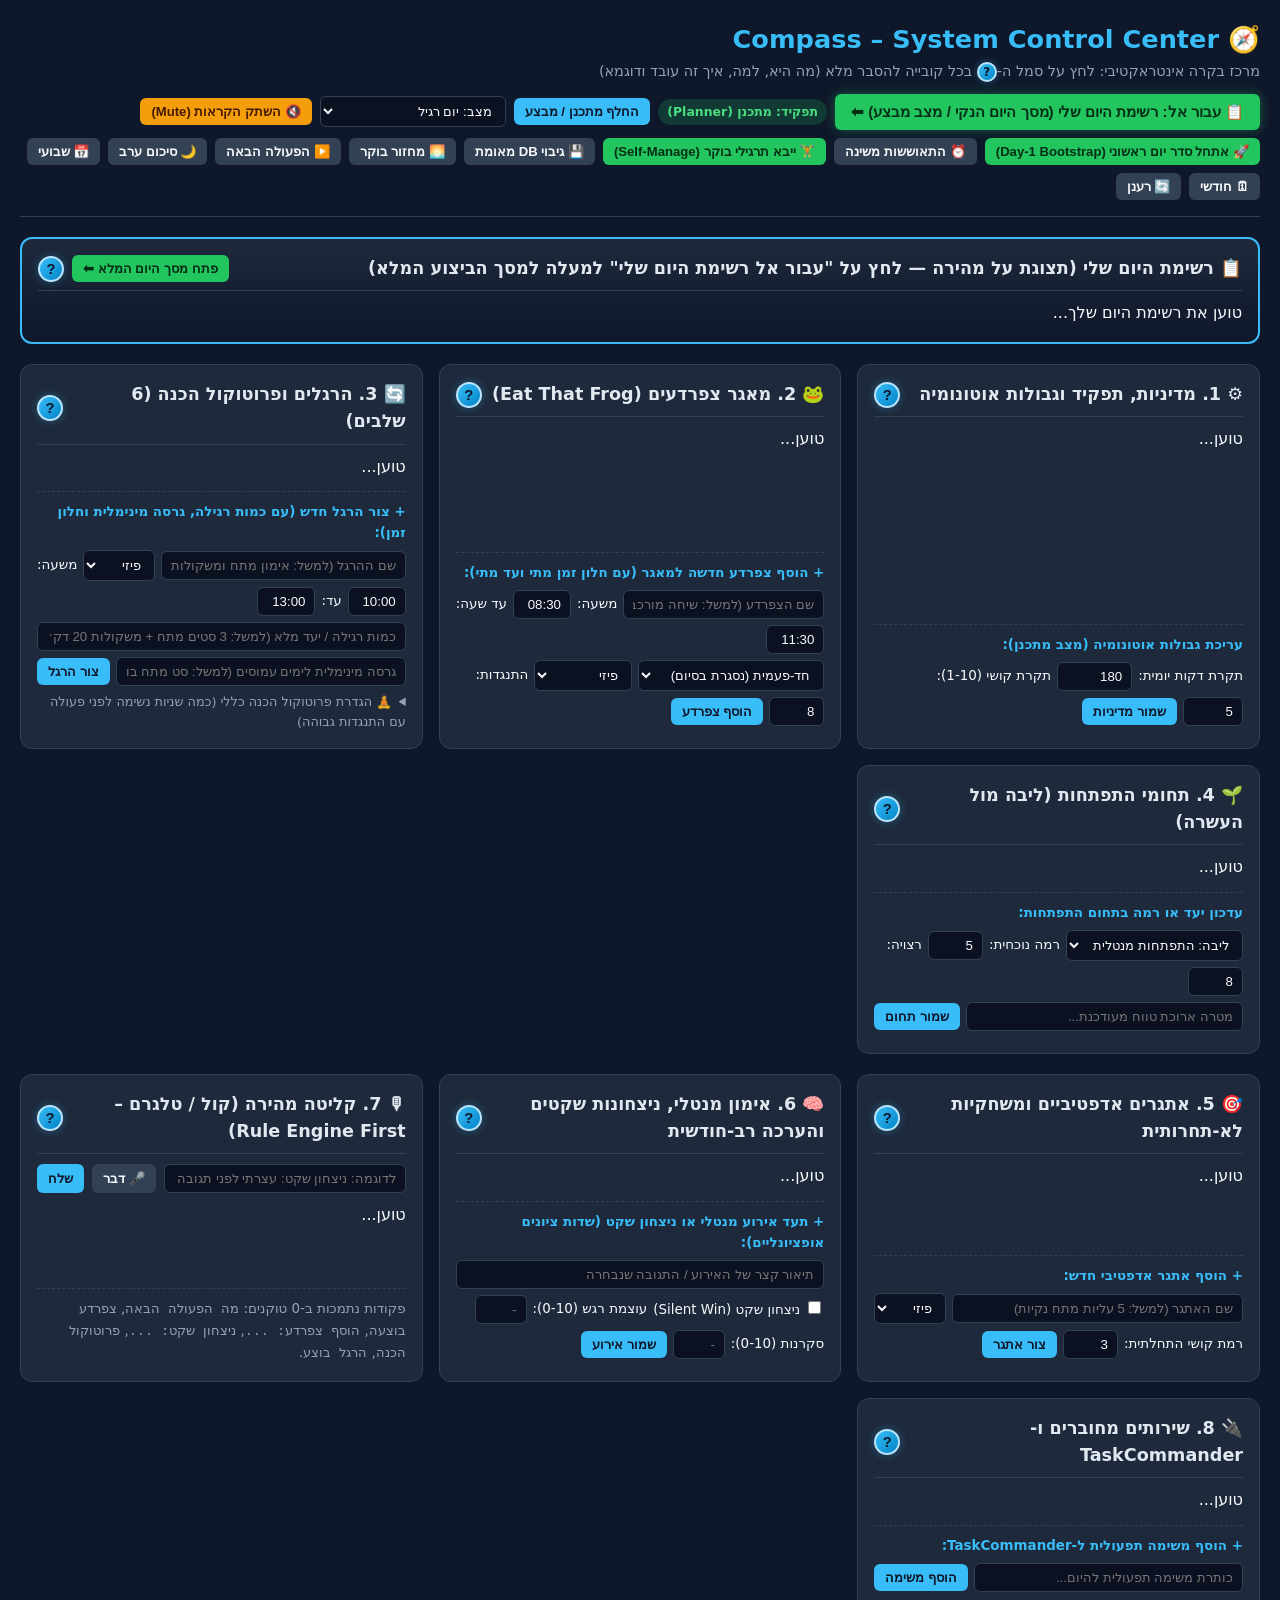
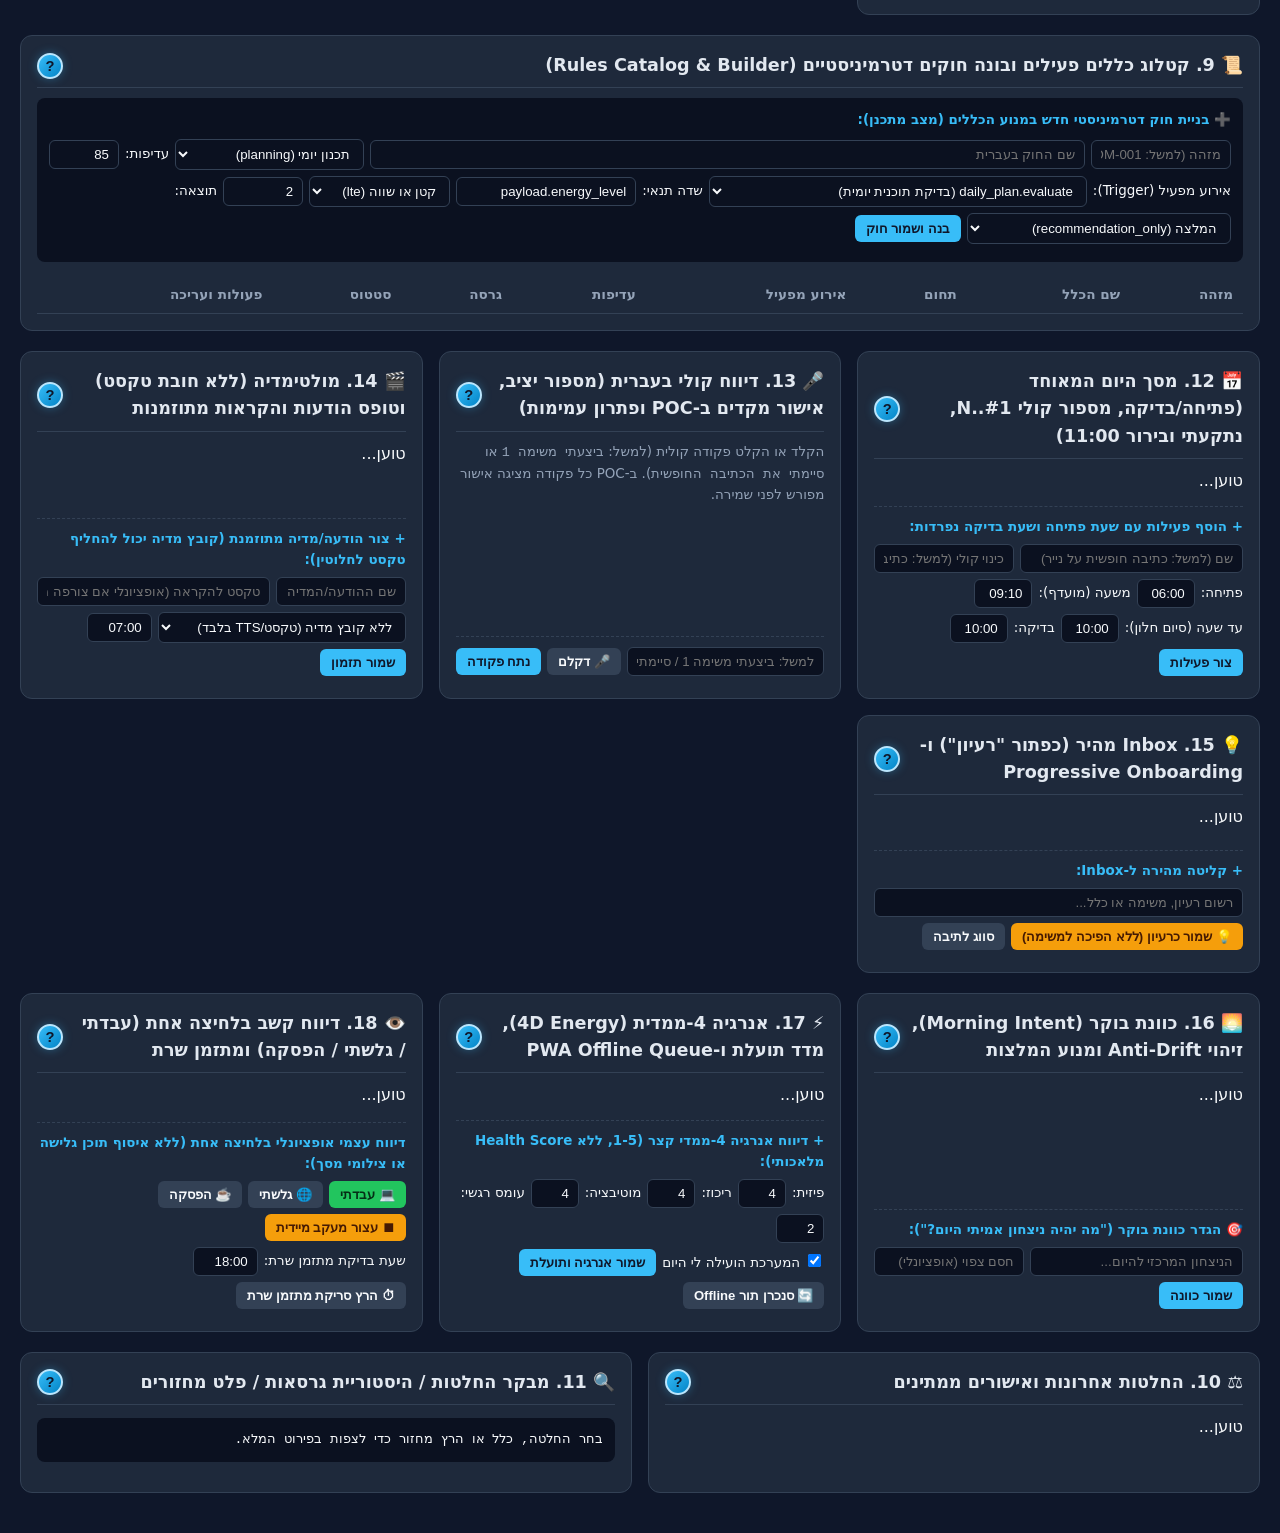
==== commit 6e287a40: "feat: add frog/routine time windows, standard quantity, cancel/move buttons, and full Self-Manage ex" ====
--- a/app/static/control-center/index.html
+++ b/app/static/control-center/index.html
@@ -314,9 +314,13 @@
         <div id="frogs-box">טוען...</div>
       </div>
       <div class="form-box">
-        <div style="font-weight:600; margin-bottom:6px; color:var(--accent);">+ הוסף צפרדע חדשה למאגר:</div>
-        <div class="form-row">
-          <input id="frog-name" type="text" placeholder="שם הצפרדע (למשל: אימון מתח / שיחה מורכבת)" style="flex:1;" />
+        <div style="font-weight:600; margin-bottom:6px; color:var(--accent);">+ הוסף צפרדע חדשה למאגר (עם חלון זמן מתי ועד מתי):</div>
+        <div class="form-row">
+          <input id="frog-name" type="text" placeholder="שם הצפרדע (למשל: שיחה מורכבת / בדיקה שנתית)" style="flex:1;" />
+          <label>משעה:</label>
+          <input id="frog-start" type="text" value="08:30" style="width:58px;" title="שעת התחלה מועדפת" />
+          <label>עד שעה:</label>
+          <input id="frog-end" type="text" value="11:30" style="width:58px;" title="שעת סיום חלון" />
         </div>
         <div class="form-row">
           <select id="frog-type">
@@ -346,24 +350,34 @@
         <div id="routines-box">טוען...</div>
       </div>
       <div class="form-box">
-        <div style="font-weight:600; margin-bottom:6px; color:var(--accent);">+ צור הרגל חדש (במצב מתכנן בלבד):</div>
-        <div class="form-row">
-          <input id="rout-name" type="text" placeholder="שם ההרגל (למשל: תרגול בוקר)" style="flex:1;" />
+        <div style="font-weight:600; margin-bottom:6px; color:var(--accent);">+ צור הרגל חדש (עם כמות רגילה, גרסה מינימלית וחלון זמן):</div>
+        <div class="form-row">
+          <input id="rout-name" type="text" placeholder="שם ההרגל (למשל: אימון מתח ומשקולות)" style="flex:1;" />
           <select id="rout-domain">
             <option value="physical">פיזי</option>
             <option value="mental">מנטלי</option>
             <option value="ai_professional">AI</option>
           </select>
-        </div>
-        <div class="form-row">
-          <input id="rout-min" type="text" placeholder="גרסה מינימלית (למשל: 2 דקות נשימה/סט 1)" style="flex:1;" />
+          <label>משעה:</label>
+          <input id="rout-start" type="text" value="10:00" style="width:58px;" />
+          <label>עד:</label>
+          <input id="rout-end" type="text" value="13:00" style="width:58px;" />
+        </div>
+        <div class="form-row">
+          <input id="rout-std" type="text" placeholder="כמות רגילה / יעד מלא (למשל: 3 סטים מתח + משקולות 20 דק׳)" style="flex:1;" />
+        </div>
+        <div class="form-row">
+          <input id="rout-min" type="text" placeholder="גרסה מינימלית לימים עמוסים (למשל: סט מתח בודד / 2 דק׳)" style="flex:1;" />
           <button onclick="addRoutine()">צור הרגל</button>
         </div>
-        <div class="form-row" style="margin-top:6px;">
-          <label>נשימה בפרוטוקול (שנ׳):</label>
-          <input id="prep-sec" type="number" value="45" min="20" max="120" style="width:65px;" />
-          <button class="secondary" onclick="savePrepProtocol()">עדכן פרוטוקול הכנה</button>
-        </div>
+        <details style="margin-top:6px; font-size:0.8rem; color:var(--muted);">
+          <summary style="cursor:pointer;">🧘 הגדרת פרוטוקול הכנה כללי (כמה שניות נשימה לפני פעולה עם התנגדות גבוהה)</summary>
+          <div class="form-row" style="margin-top:6px;">
+            <label>משך נשימת הרגעה לפני התחלה (שנ׳):</label>
+            <input id="prep-sec" type="number" value="45" min="20" max="120" style="width:65px;" />
+            <button class="secondary" onclick="savePrepProtocol()">עדכן פרוטוקול הכנה</button>
+          </div>
+        </details>
       </div>
     </div>
 
@@ -976,12 +990,15 @@
           <div>
             <strong>${f.name}</strong>
             <span class="badge">${f.frog_type === 'ongoing' ? 'מתמשכת' : 'חד-פעמית'}</span>
-            <span style="color:var(--muted);">התנגדות ${f.resistance_level}/10</span>
+            <span class="badge ok">🕒 ${f.preferred_time || '08:30'}–${f.window_end_time || '11:30'} (${f.estimated_minutes || 20} דק׳)</span>
+            <span style="color:var(--muted); font-size:0.78rem;">התנגדות ${f.resistance_level}/10</span>
           </div>
-          <div style="display:flex; gap:4px;">
+          <div style="display:flex; gap:4px; flex-wrap:wrap;">
             <button class="ok" onclick="reportFrog('${f.frog_id}', 'completed')">בוצע ✓</button>
             <button class="secondary" onclick="reportFrog('${f.frog_id}', 'partial')">חלקי</button>
             <button class="secondary" onclick="reportFrog('${f.frog_id}', 'deferred')">דחה</button>
+            <button class="secondary" onclick="moveFrogToRoutine('${f.frog_id}')" title="העבר להרגלים קבועים">🔄 להרגלים</button>
+            <button class="danger" onclick="removeFrog('${f.frog_id}')" title="בטל/הסר צפרדע זו">🗑 בטל</button>
           </div>
         </div>
       `).join('');
@@ -999,18 +1016,22 @@
       const routList = (routines.routines || []).map(r => `
         <div class="item-row">
           <div>
-            <strong>${r.name}</strong> (${r.domain}) – רצף גמיש: <span class="badge ok">${r.flexible_streak_count}</span>
-            <div style="font-size:0.78rem; color:var(--muted);">גרסה מינימלית: ${r.minimum_viable_version}</div>
+            <strong>${r.name}</strong> (${r.domain})
+            <span class="badge ok">🕒 ${r.trigger_time_or_event || '10:00'}–${r.window_end_time || '13:00'}</span>
+            <span>רצף גמיש: <span class="badge ok">${r.flexible_streak_count}</span></span>
+            <div style="font-size:0.8rem; color:#e2e8f0; margin-top:2px;"><strong>כמות רגילה:</strong> ${r.standard_quantity || r.completion_condition || 'רצף מלא'}</div>
+            <div style="font-size:0.78rem; color:var(--muted);"><strong>גרסה מינימלית:</strong> ${r.minimum_viable_version}</div>
           </div>
-          <div style="display:flex; gap:4px;">
+          <div style="display:flex; gap:4px; flex-wrap:wrap;">
             <button class="ok" onclick="reportRoutine('${r.routine_id}', 'completed')">מלא ✓</button>
             <button class="secondary" onclick="reportRoutine('${r.routine_id}', 'minimum_completed')">מינימלי</button>
             <button class="secondary" onclick="reportRoutine('${r.routine_id}', 'skipped')">דלג (ללא קנס)</button>
+            <button class="danger" onclick="removeRoutine('${r.routine_id}')" title="הסר הרגל">🗑</button>
           </div>
         </div>
       `).join('');
       document.getElementById('routines-box').innerHTML = `
-        <div><strong>הרגלים פעילים:</strong> ${routines.count ?? 0} | <strong>פרוטוקול הכנה (6 שלבים):</strong> ${prep.breathing_seconds ?? 45} שנ׳ נשימה</div>
+        <div><strong>הרגלים פעילים:</strong> ${routines.count ?? 0} | <span style="color:var(--muted); font-size:0.8rem;">פרוטוקול הרגעה כללי לפני משימות קשות: ${prep.breathing_seconds ?? 45} שנ׳ נשימה</span></div>
         <div style="margin-top:8px;">${routList || '<div style="color:var(--muted);">אין הרגלים רשומים – צור הרגל למטה.</div>'}</div>
       `;
 
@@ -1138,21 +1159,49 @@
       }
 
       const allInst = v6Today.all_instances || [];
+      const renderContentBlocksHtml = (blocks) => {
+        if (!blocks || !blocks.length) return '';
+        return `<div style="margin-top:6px; padding:8px; background:#111827; border-radius:6px; border:1px solid #1f2937; font-size:0.8rem; color:#cbd5e1;">` +
+          blocks.map(b => {
+            if (b.block_type === 'notes' || b.block_type === 'measurement' || b.block_type === 'question') {
+              return `<div style="margin-bottom:4px;"><strong>${b.title || 'פירוט'}:</strong> ${b.text || ''}</div>`;
+            }
+            if ((b.block_type === 'steps' || b.block_type === 'mistakes') && Array.isArray(b.steps)) {
+              return `<div style="margin-bottom:4px;"><strong>${b.title || 'שלבים'}:</strong><ul style="margin:2px 0 4px 0; padding-right:18px;">${b.steps.map(s => `<li>${s}</li>`).join('')}</ul></div>`;
+            }
+            if ((b.block_type === 'image' || b.block_type === 'infographic') && b.url) {
+              return `<div style="margin-top:6px;"><strong>🖼 ${b.title || 'תמונה/אינפוגרפיקה'}:</strong><br/><a href="${b.url}" target="_blank"><img src="${b.url}" alt="${b.title || ''}" style="max-width:100%; max-height:220px; border-radius:6px; margin-top:4px; border:1px solid var(--border);" /></a></div>`;
+            }
+            return '';
+          }).join('') +
+        `</div>`;
+      };
+
       const topSummaryEl = document.getElementById('top-today-summary');
       if (topSummaryEl) {
         topSummaryEl.innerHTML = allInst.length === 0
           ? '<div style="color:var(--muted);">רשימת היום ריקה כרגע – לחץ למעלה על "🚀 אתחל סדר יום ראשוני (Day-1 Bootstrap)" או על "🌅 מחזור בוקר".</div>'
-          : `<div style="display:grid; grid-template-columns:repeat(auto-fit, minmax(260px, 1fr)); gap:8px;">
+          : `<div style="display:grid; grid-template-columns:repeat(auto-fit, minmax(300px, 1fr)); gap:10px;">
               ${allInst.map(inst => `
-                <div style="background:#0b1120; border:1px solid var(--border); padding:8px 10px; border-radius:8px; display:flex; justify-content:space-between; align-items:center;">
+                <div style="background:#0b1120; border:1px solid var(--border); padding:10px 12px; border-radius:8px; display:flex; flex-direction:column; justify-content:space-between;">
                   <div>
-                    <span class="badge ok">#${inst.daily_voice_number}</span>
-                    <strong>${inst.name}</strong>
-                    <div style="font-size:0.76rem; color:var(--muted);">חלון: ${inst.preferred_time} עד ${inst.window_end_time || inst.check_time} (בדיקה: ${inst.check_time})</div>
+                    <div style="display:flex; justify-content:space-between; align-items:flex-start; gap:8px;">
+                      <div>
+                        <span class="badge ok">#${inst.daily_voice_number}</span>
+                        <strong>${inst.name}</strong>
+                        <div style="font-size:0.76rem; color:var(--muted);">חלון: ${inst.preferred_time} עד ${inst.window_end_time || inst.check_time} (בדיקה: ${inst.check_time})</div>
+                      </div>
+                      <button class="${inst.execution_outcome === 'completed' ? 'secondary' : 'ok'}" onclick="reportV6Instance('${inst.instance_id}', 'completed')">
+                        ${inst.execution_outcome === 'completed' ? '✅ הושלם' : 'סמן בוצע ✓'}
+                      </button>
+                    </div>
+                    ${(inst.content_blocks && inst.content_blocks.length) ? `
+                      <details style="margin-top:6px;">
+                        <summary style="cursor:pointer; color:var(--accent); font-size:0.78rem; font-weight:600;">📖 הצג הוראות תרגיל ותמונות (${inst.content_blocks.length})</summary>
+                        ${renderContentBlocksHtml(inst.content_blocks)}
+                      </details>
+                    ` : ''}
                   </div>
-                  <button class="${inst.execution_outcome === 'completed' ? 'secondary' : 'ok'}" onclick="reportV6Instance('${inst.instance_id}', 'completed')">
-                    ${inst.execution_outcome === 'completed' ? '✅ הושלם' : 'סמן בוצע ✓'}
-                  </button>
                 </div>
               `).join('')}
             </div>`;
@@ -1163,20 +1212,23 @@
           אזור זמן: <code>${ctxMode.timezone || 'Asia/Jerusalem'}</code> (שבוע מתחיל ב-${ctxMode.week_starts_on || 'Sunday'})
         </div>
         ${allInst.map(inst => `
-          <div class="item-row">
-            <div>
-              <span class="badge ok">#${inst.daily_voice_number}</span>
-              <strong>${inst.name}</strong>
-              ${inst.media_only ? '<span class="badge warn">🎬 מדיה ללא טקסט</span>' : ''}
-              <span style="font-size:0.78rem; color:var(--muted);">(חלון: ${inst.preferred_time} עד ${inst.window_end_time || inst.check_time} | פתיחה ${inst.open_time} | בדיקה ${inst.check_time})</span>
-              <span class="badge ${inst.execution_outcome === 'completed' ? 'ok' : (inst.execution_outcome === 'unknown' ? '' : 'warn')}">${inst.execution_outcome}</span>
+          <div class="item-row" style="flex-direction:column; align-items:stretch;">
+            <div style="display:flex; justify-content:space-between; align-items:center; flex-wrap:wrap; gap:6px;">
+              <div>
+                <span class="badge ok">#${inst.daily_voice_number}</span>
+                <strong>${inst.name}</strong>
+                ${inst.media_only ? '<span class="badge warn">🎬 מדיה ללא טקסט</span>' : ''}
+                <span style="font-size:0.78rem; color:var(--muted);">(חלון: ${inst.preferred_time} עד ${inst.window_end_time || inst.check_time} | פתיחה ${inst.open_time} | בדיקה ${inst.check_time})</span>
+                <span class="badge ${inst.execution_outcome === 'completed' ? 'ok' : (inst.execution_outcome === 'unknown' ? '' : 'warn')}">${inst.execution_outcome}</span>
+              </div>
+              <div style="display:flex; gap:4px; flex-wrap:wrap;">
+                <button class="ok" onclick="reportV6Instance('${inst.instance_id}', 'completed')">✓ בוצע</button>
+                <button class="secondary" onclick="undoV6Instance('${inst.instance_id}')">↩ בטל</button>
+                <button class="warn" onclick="showV6Stuck('${inst.instance_id}')">נתקעתי</button>
+                <button class="secondary" onclick="checkV6Rule('${inst.instance_id}')">בדיקת כלל</button>
+              </div>
             </div>
-            <div style="display:flex; gap:4px; flex-wrap:wrap;">
-              <button class="ok" onclick="reportV6Instance('${inst.instance_id}', 'completed')">✓ בוצע</button>
-              <button class="secondary" onclick=" undoV6Instance('${inst.instance_id}')">↩ בטל</button>
-              <button class="warn" onclick="showV6Stuck('${inst.instance_id}')">נתקעתי</button>
-              <button class="secondary" onclick="checkV6Rule('${inst.instance_id}')">בדיקת כלל</button>
-            </div>
+            ${renderContentBlocksHtml(inst.content_blocks)}
           </div>
         `).join('')}
       `;
@@ -1324,7 +1376,9 @@
           name,
           frog_type: document.getElementById('frog-type').value,
           domain: document.getElementById('frog-domain').value,
-          resistance_level: parseInt(document.getElementById('frog-res').value, 10) || 7
+          resistance_level: parseInt(document.getElementById('frog-res').value, 10) || 7,
+          preferred_time: document.getElementById('frog-start')?.value || '08:30',
+          window_end_time: document.getElementById('frog-end')?.value || '11:30'
         })
       });
       const data = await res.json();
@@ -1339,6 +1393,24 @@
       });
       const data = await res.json();
       showOutput('🐸 דיווח ביצוע צפרדע:', data);
+      await loadOverview();
+    }
+
+    async function removeFrog(frogId) {
+      const res = await fetch(`/api/control-center/frogs/${encodeURIComponent(frogId)}/remove?user_id=moshe`, {
+        method: 'POST'
+      });
+      const data = await res.json();
+      showOutput('🗑 צפרדע הוסרה ממאגר הצפרדעים:', data);
+      await loadOverview();
+    }
+
+    async function moveFrogToRoutine(frogId) {
+      const res = await fetch(`/api/control-center/frogs/${encodeURIComponent(frogId)}/move-to-routine?user_id=moshe&trigger_time=10:00&window_end_time=13:00`, {
+        method: 'POST'
+      });
+      const data = await res.json();
+      showOutput('🔄 הצפרדע הועברה למאגר ההרגלים הקבועים (10:00–13:00):', data);
       await loadOverview();
     }
 
@@ -1352,12 +1424,26 @@
           user_id: 'moshe',
           name,
           domain: document.getElementById('rout-domain').value,
+          trigger_time_or_event: document.getElementById('rout-start')?.value || '10:00',
+          window_end_time: document.getElementById('rout-end')?.value || '13:00',
+          standard_quantity: document.getElementById('rout-std')?.value.trim() || '3 סטים / 20 דקות',
           minimum_viable_version: document.getElementById('rout-min').value.trim() || '2 דקות גרסה מינימלית'
         })
       });
       const data = await res.json();
       document.getElementById('rout-name').value = '';
+      if (document.getElementById('rout-std')) document.getElementById('rout-std').value = '';
+      document.getElementById('rout-min').value = '';
       showOutput('🔄 יצירת הרגל:', data);
+      await loadOverview();
+    }
+
+    async function removeRoutine(routineId) {
+      const res = await fetch(`/api/control-center/routines/${encodeURIComponent(routineId)}/remove?user_id=moshe`, {
+        method: 'POST'
+      });
+      const data = await res.json();
+      showOutput('🗑 הרגל הוסר:', data);
       await loadOverview();
     }
 
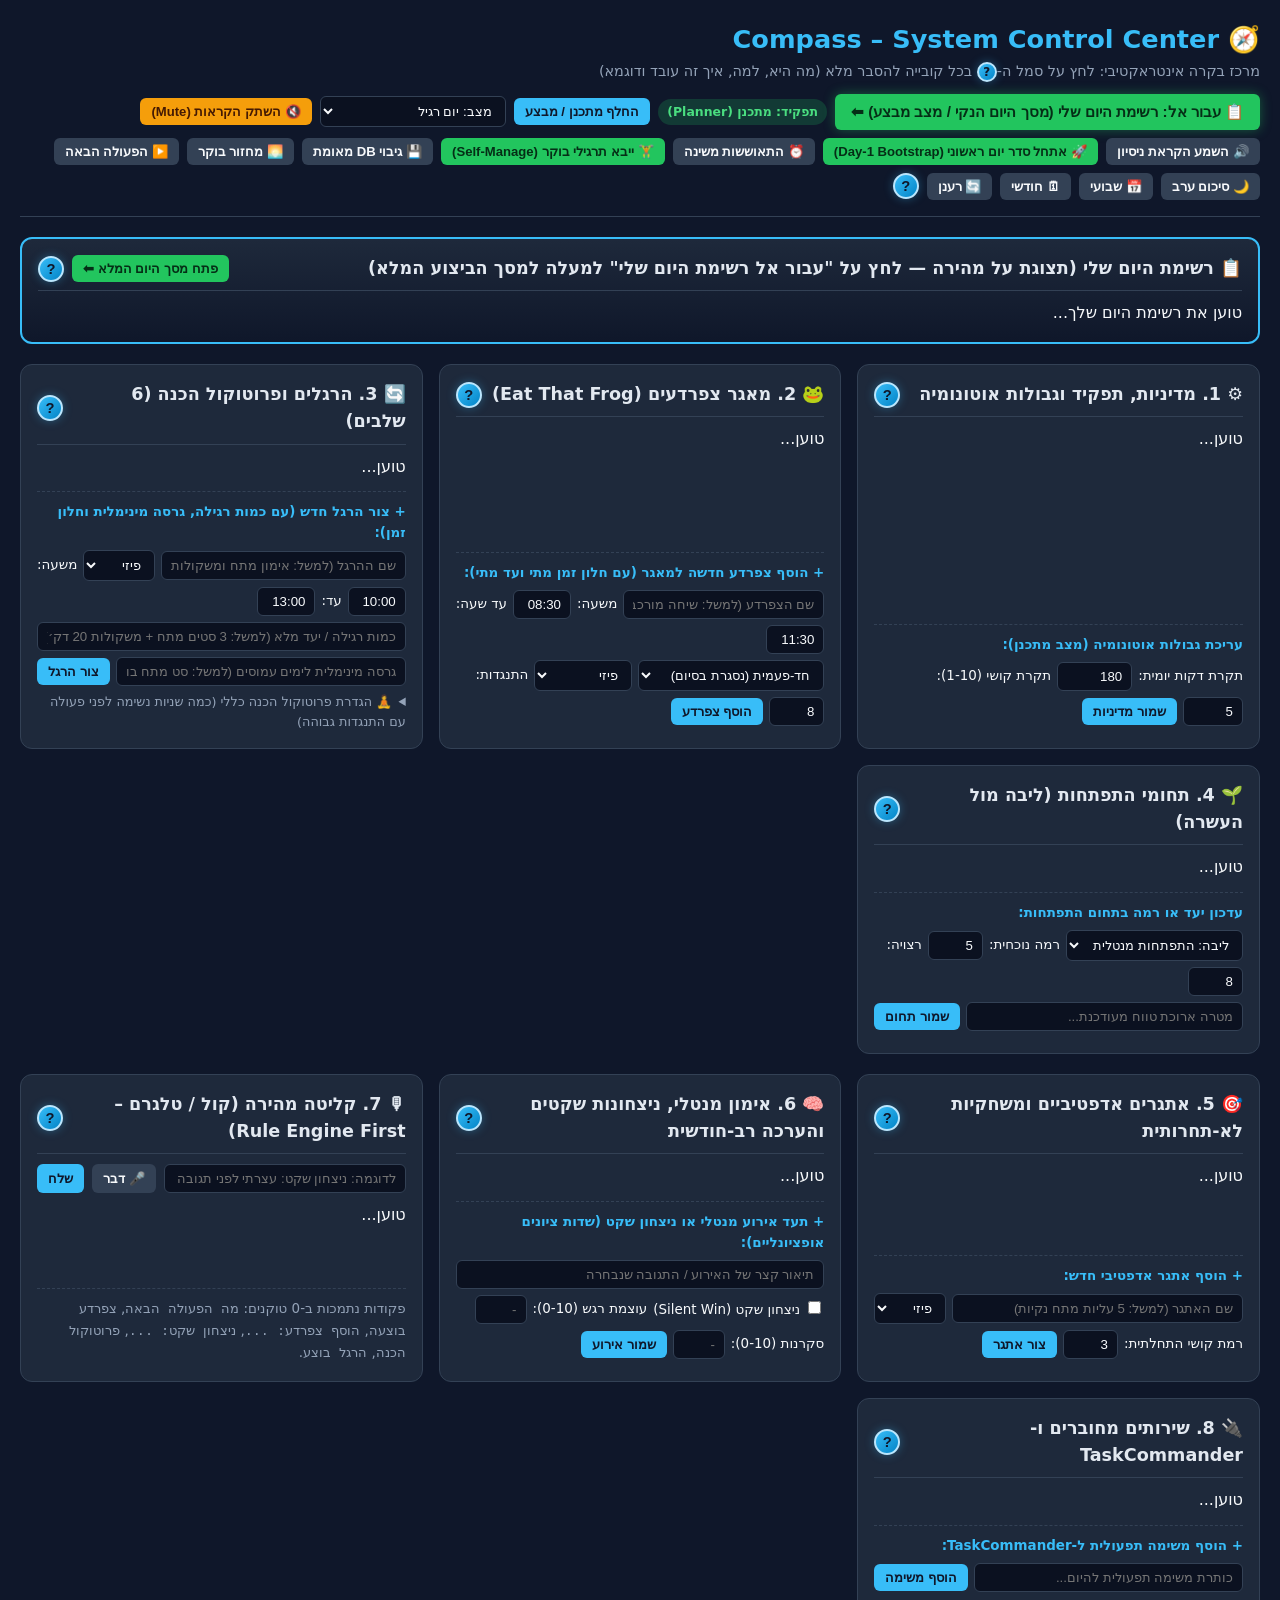
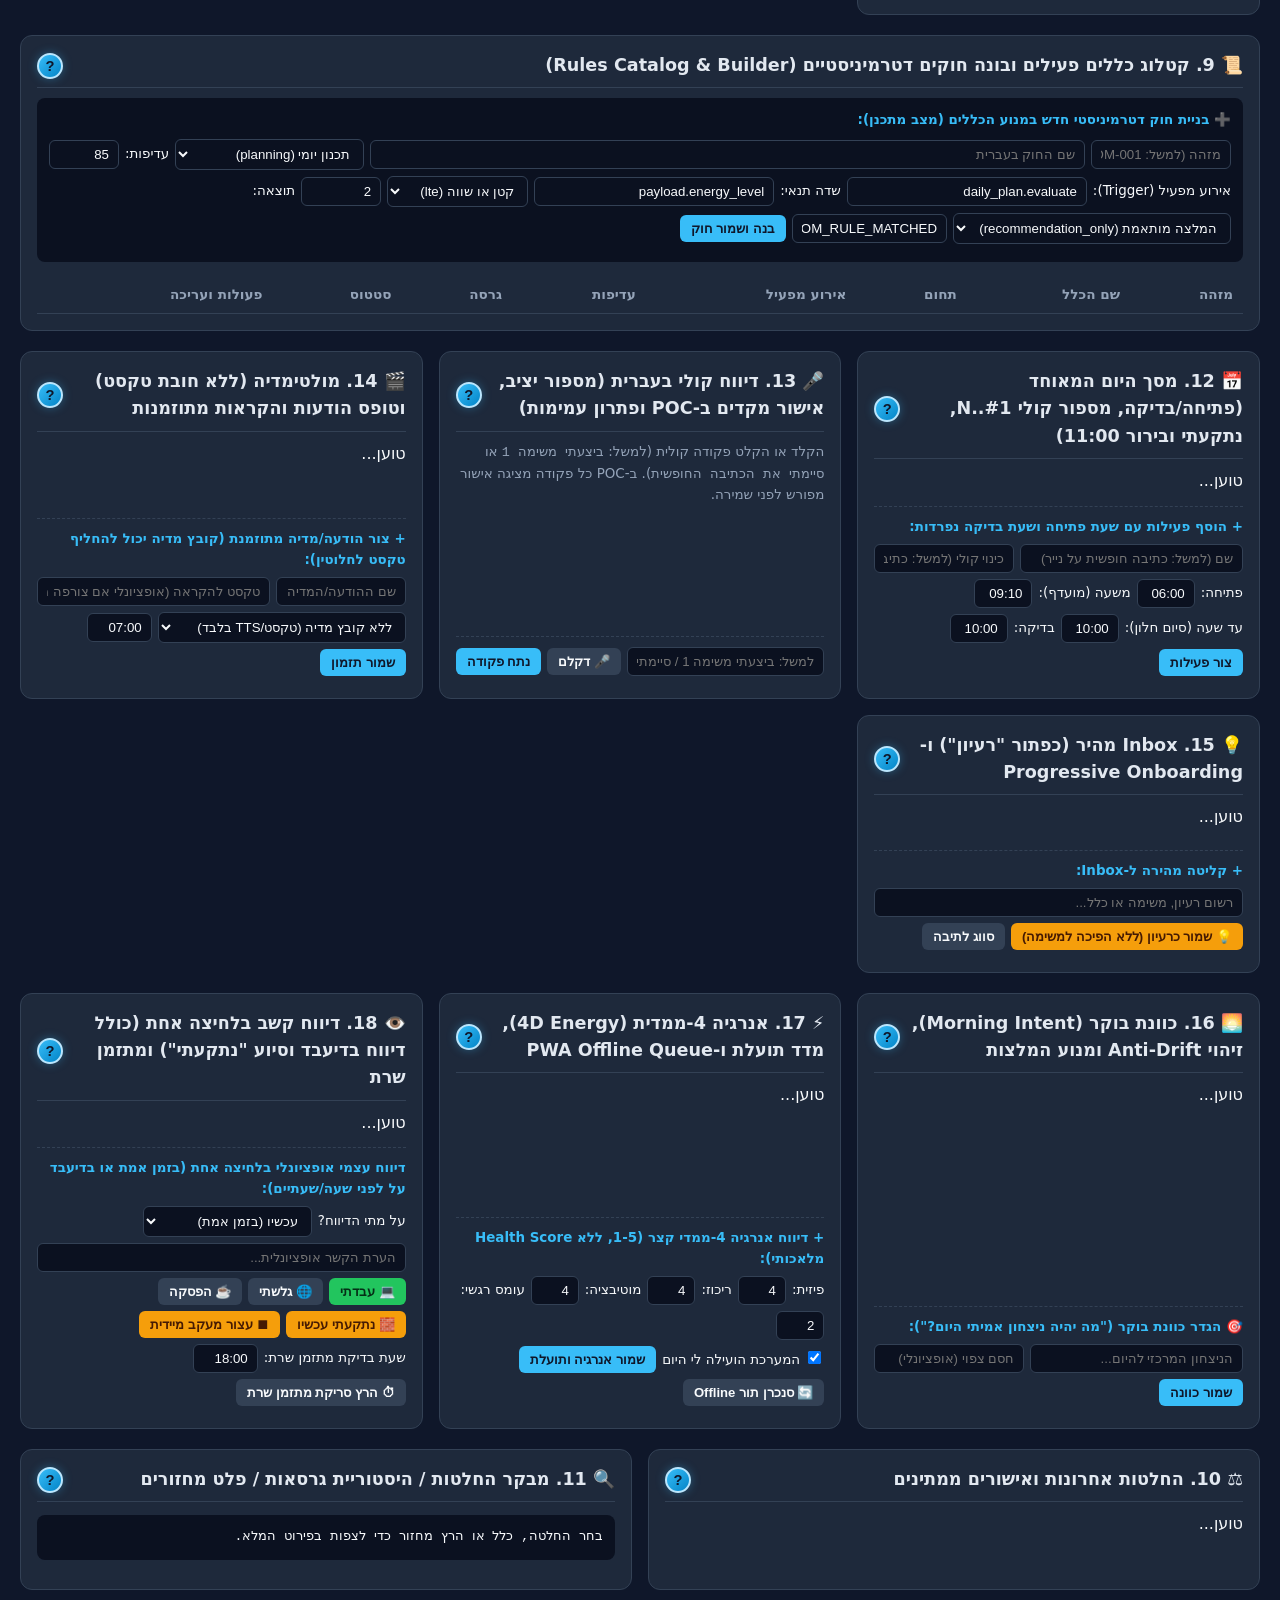
==== commit 2382d798: "feat: add SVG infographics for all morning exercises, retroactive attention reporting, rule builder " ====
--- a/app/static/control-center/index.html
+++ b/app/static/control-center/index.html
@@ -257,6 +257,7 @@
         <option value="focus">מצב: מיקוד (Focus)</option>
       </select>
       <button id="mute-btn" class="warn" onclick="toggleGlobalMute()">🔇 השתק הקראות (Mute)</button>
+      <button class="secondary" onclick="testTtsSpeak()">🔊 השמע הקראת ניסיון</button>
       <button class="ok" onclick="runDayOneBootstrap()">🚀 אתחל סדר יום ראשוני (Day-1 Bootstrap)</button>
       <button class="secondary" onclick="runSleepCatchup()">⏰ התאוששות משינה</button>
       <button class="ok" onclick="syncSelfManageMorning()">🏋️ ייבא תרגילי בוקר (Self-Manage)</button>
@@ -267,6 +268,7 @@
       <button class="secondary" onclick="runCycle('weekly')">📅 שבועי</button>
       <button class="secondary" onclick="runCycle('monthly')">🗓 חודשי</button>
       <button class="secondary" onclick="loadOverview()">🔄 רענן</button>
+      <button class="help-btn" onclick="openHelp('top_toolbar')" title="הסבר מלא על כל כפתורי סרגל הכלים העליון">?</button>
     </div>
   </header>
 
@@ -530,31 +532,54 @@
       </div>
       <div class="form-row">
         <label>אירוע מפעיל (Trigger):</label>
-        <select id="rule-evt">
-          <option value="daily_plan.evaluate">daily_plan.evaluate (בדיקת תוכנית יומית)</option>
-          <option value="evening_review.frogs_check">evening_review.frogs_check (בדיקת מאגר צפרדעים בערב)</option>
-          <option value="frog.morning_selection">frog.morning_selection (בחירת צפרדע בבוקר)</option>
-          <option value="routine.resistance_detected">routine.resistance_detected (זיהוי התנגדות להרגל)</option>
-          <option value="challenge.evaluate">challenge.evaluate (הערכת אתגר אדפטיבי)</option>
-          <option value="assessment.trend_requested">assessment.trend_requested (בקשת מגמה מנטלית)</option>
-        </select>
+        <input id="rule-evt" list="rule-evt-list" type="text" value="daily_plan.evaluate" placeholder="בחר או הקלד אירוע מפעיל..." style="width:240px;" />
+        <datalist id="rule-evt-list">
+          <option value="daily_plan.evaluate">בדיקת תוכנית יומית (daily_plan.evaluate)</option>
+          <option value="evening_review.frogs_check">בדיקת מאגר צפרדעים בערב (evening_review.frogs_check)</option>
+          <option value="frog.morning_selection">בחירת צפרדע בבוקר (frog.morning_selection)</option>
+          <option value="frog.completed">סיום צפרדע (frog.completed)</option>
+          <option value="frog.remove_requested">בקשת הסרת צפרדע (frog.remove_requested)</option>
+          <option value="routine.resistance_detected">זיהוי התנגדות להרגל (routine.resistance_detected)</option>
+          <option value="challenge.evaluate">הערכת אתגר אדפטיבי (challenge.evaluate)</option>
+          <option value="assessment.trend_requested">בקשת מגמה מנטלית (assessment.trend_requested)</option>
+          <option value="weekly_review.core_domains_check">בדיקת הזנחת תחומי ליבה (weekly_review.core_domains_check)</option>
+          <option value="weekly_review.silent_wins_check">בדיקת ניצחונות שקטים (weekly_review.silent_wins_check)</option>
+          <option value="policy.change_requested">בקשת שינוי מדיניות (policy.change_requested)</option>
+        </datalist>
         <label>שדה תנאי:</label>
-        <input id="rule-field" type="text" value="payload.energy_level" style="width:180px;" />
+        <input id="rule-field" list="rule-field-list" type="text" value="payload.energy_level" placeholder="בחר או הקלד שדה תנאי..." style="width:240px;" />
+        <datalist id="rule-field-list">
+          <option value="payload.energy_level">רמת אנרגיה 1-5 (payload.energy_level)</option>
+          <option value="payload.available_minutes">דקות פנויות ביום (payload.available_minutes)</option>
+          <option value="payload.planned_minutes">דקות מתוכננות בתוכנית (payload.planned_minutes)</option>
+          <option value="payload.core_domains_scheduled_count">כמות תחומי ליבה ששובצו (payload.core_domains_scheduled_count)</option>
+          <option value="payload.active_frogs_count">כמות צפרדעים פעילות במאגר (payload.active_frogs_count)</option>
+          <option value="payload.frog_type">סוג צפרדע one_time/ongoing (payload.frog_type)</option>
+          <option value="payload.resistance_level">רמת התנגדות 1-10 (payload.resistance_level)</option>
+          <option value="payload.pain_or_limitation">האם דווח כאב true/false (payload.pain_or_limitation)</option>
+          <option value="payload.consecutive_completions">השלמות רצופות באתגר (payload.consecutive_completions)</option>
+          <option value="payload.event_count">מספר אירועים מנטליים למגמה (payload.event_count)</option>
+          <option value="payload.max_days_since_core_activity">ימים ללא תרגול תחום ליבה (payload.max_days_since_core_activity)</option>
+          <option value="payload.ai_weekly_activity_count">תרגולי AI השבוע (payload.ai_weekly_activity_count)</option>
+          <option value="payload.is_material_change">האם שינוי מדיניות מהותי (payload.is_material_change)</option>
+        </datalist>
         <select id="rule-op">
           <option value="lte">קטן או שווה (lte)</option>
           <option value="lt">קטן מ- (lt)</option>
           <option value="gte">גדול או שווה (gte)</option>
           <option value="gt">גדול מ- (gt)</option>
           <option value="eq">שווה ל- (eq)</option>
+          <option value="neq">שונה מ- (neq)</option>
         </select>
         <input id="rule-val" type="text" value="2" placeholder="ערך" style="width:80px;" />
         <label>תוצאה:</label>
         <select id="rule-eff">
-          <option value="recommendation_only">המלצה (recommendation_only)</option>
+          <option value="recommendation_only">המלצה מותאמת (recommendation_only)</option>
           <option value="allow">אישור אוטומטי (allow)</option>
           <option value="require_approval">דרוש אישור משתמש (require_approval)</option>
           <option value="block">חסימת פעולה (block)</option>
         </select>
+        <input id="rule-reason" type="text" value="CUSTOM_RULE_MATCHED" placeholder="קוד תוצאה/הנחיה" style="width:155px;" title="קוד תוצאה או פעולה נדרשת" />
         <button onclick="createNewRule()">בנה ושמור חוק</button>
       </div>
     </div>
@@ -733,17 +758,29 @@
     <div class="card">
       <div>
         <div class="card-header">
-          <h2>👁️ 18. דיווח קשב בלחיצה אחת (עבדתי / גלשתי / הפסקה) ומתזמן שרת</h2>
+          <h2>👁️ 18. דיווח קשב בלחיצה אחת (כולל דיווח בדיעבד וסיוע "נתקעתי") ומתזמן שרת</h2>
           <button class="help-btn" onclick="openHelp('card18')" title="הסבר על קובייה 18">?</button>
         </div>
         <div id="v6-attention-box">טוען...</div>
       </div>
       <div class="form-box">
-        <div style="font-weight:600; margin-bottom:6px; color:var(--accent);">דיווח עצמי אופציונלי בלחיצה אחת (ללא איסוף תוכן גלישה או צילומי מסך):</div>
+        <div style="font-weight:600; margin-bottom:6px; color:var(--accent);">דיווח עצמי אופציונלי בלחיצה אחת (בזמן אמת או בדיעבד על לפני שעה/שעתיים):</div>
+        <div class="form-row">
+          <label>על מתי הדיווח?</label>
+          <select id="attn-offset">
+            <option value="0">עכשיו (בזמן אמת)</option>
+            <option value="30">לפני חצי שעה (30 דק׳)</option>
+            <option value="60">לפני שעה (60 דק׳)</option>
+            <option value="120">לפני שעתיים (120 דק׳)</option>
+            <option value="180">לפני 3 שעות (180 דק׳)</option>
+          </select>
+          <input id="attn-note" type="text" placeholder="הערת הקשר אופציונלית..." style="flex:1;" />
+        </div>
         <div class="form-row">
           <button class="ok" onclick="reportV6Attention('worked')">💻 עבדתי</button>
           <button class="secondary" onclick="reportV6Attention('browsed')">🌐 גלשתי</button>
           <button class="secondary" onclick="reportV6Attention('break')">☕ הפסקה</button>
+          <button class="warn" onclick="showGeneralStuckHelp()">🧱 נתקעתי עכשיו</button>
           <button id="attn-pause-btn" class="warn" onclick="toggleV6AttentionPause()">⏹ עצור מעקב מיידית</button>
         </div>
         <div class="form-row" style="margin-top:6px;">
@@ -793,12 +830,19 @@
     let currentState = null;
 
     const HELP_CONTENT = {
+      top_toolbar: {
+        title: "🧭 סרגל הכלים העליון: מה עושה כל כפתור?",
+        what: "סרגל ההפעלה המהיר בראש המסך ששולט על מחזורי היום, ההקראות הקוליות, ייבוא תרגילי הבוקר והגיבוי.",
+        why: "כדי שתוכל להריץ בלחיצה אחת כל תהליך יומי/שבועי או לבדוק את תגובת המערכת בלי לחפש בתפריטים.",
+        how: "<ul><li><strong>🚀 אתחל סדר יום ראשוני (Day-1 Bootstrap):</strong> כפתור הקמה חד-פעמי (Idempotent – בטוח ללחיצה חוזרת ללא כפילויות) שטוען בבת אחת: 4 צפרדעים למאגר, את ההרגל 'אימון מתח ומשקולות' ב-10:00–13:00, 3 פעילויות ליבה יומיות (כתיבה חופשית 09:10, סשן עומק AI 10:30, פעילות גופנית 17:00), מסנכרן את תרגילי הבוקר מ-Self-Manage עם הטקסט והאינפוגרפיקות שלהם, ויוצר 3 הודעות מתוזמנות (07:00, 12:00, 18:00).</li><li><strong>⏰ התאוששות משינה (Sleep Catch-Up):</strong> כשהמחשב או השרת היה במצב שינה בלילה (00:00–06:00) והתעורר בבוקר, לחיצה כאן משלימה את בדיקות הלילה ומייצרת את מופעי היום בלי לשלוח התראות כפולות ובלי לסמן שום משימה מאתמול כ'כישלון'.</li><li><strong>🏋️ ייבא תרגילי בוקר (Self-Manage):</strong> מתחבר לשרת Self-Manage (פורט 8001), מושך את 6 תרגילי היום יחד עם כל שלבי הביצוע והאינפוגרפיקות שלהם לתוך רשימת היום של Compass, וסוגר לצמיתות את משימת הבירור של 11:00.</li><li><strong>💾 גיבוי DB מאומת:</strong> מעתיק Snapshot של מסד הנתונים לתיקיית <code>backups/</code>, מריץ עליו בדיקת תקינות קריפטוגרפית ומבנית (<code>PRAGMA integrity_check</code>) ומוודא שמספר הטבלאות והתבניות תקין וניתן לשחזור מלא.</li><li><strong>🌅 מחזור בוקר:</strong> בונה אוטומטית את תוכנית היום לפי האנרגיה והזמן הפנוי שלך: בוחר צפרדע יומית אחת (<code>FROG-002</code>), משבץ הרגלים פעילים, מוודא שכל 3 תחומי הליבה (מנטלי, פיזי, AI) מיוצגים ביום שלך, מוסיף את האתגר הפעיל ומשימות TaskCommander, ומעביר את התוכנית לאישור חוקי <code>PLAN-001/002</code>.</li><li><strong>▶️ הפעולה הבאה:</strong> מחזיר במצב 'מבצע' משימה אחת ויחידה לביצוע עכשיו (לפי סדר עדיפות: צפרדע -> הרגל -> משימה תפעולית) ומצמיד לה פרוטוקול נשימה של 45 שניות אם ההתנגדות גבוהה.</li><li><strong>🌙 סיכום ערב:</strong> מסכם כמה משימות הושלמו וכמה נותרו פתוחות, בודק לפי החוק <code>FROG-001</code> האם יש לפחות 4 צפרדעים פעילות במאגר למחר (ואם יש פחות מ-4 מבקש ממך להשלים, בלי להמציא צפרדעים בעצמו), ושומר סיכום ערב בזיכרון המערכת.</li><li><strong>🔇 השתק הקראות (Mute) ו-🔊 השמע הקראת ניסיון:</strong> ב-Compass ההקראות הקוליות (TTS בעברית) פועלות רק כשמגיע תזמון של הודעה קולית (קובייה 14) או כשלוחצים על '▶ תצוגה מקדימה / השמע' או על '🔊 השמע הקראת ניסיון' – המערכת אינה מדברת מעצמה ללא טריגר. כשכפתור ה-Mute לחוץ (או במצב שקט/שבת), כל הקראה קולית נחסמת מיידית ב-100%.</li></ul>",
+        example: "לחץ על '🔊 השמע הקראת ניסיון' בסרגל העליון כדי לשמוע את מנוע ה-TTS העברי של הדפדפן מקריא הודעת בדיקה, ואז לחץ על '🔇 השתק הקראות' כדי לראות שההקראה נחסמת מיד."
+      },
       card1: {
-        title: "⚙️ קובייה 1: מדיניות, תפקיד וגבולות אוטונומיה",
+        title: "⚙️ קובייה 1: מדיניות, תפקיד וגבולות אוטונומיה – ואיך מוסיפים לאוטומציה?",
         what: "לוח השליטה המרכזי על 'גבולות הגזרה' שאתה מרשה למערכת להפעיל מולך, והחלפת הכובע שלך בין מתכנן (Planner) למבצע (Executor).",
         why: "<ul><li><strong>למה מפרידים בין מתכנן למבצע?</strong> כדי שבזמן אמת (באמצע היום, כשאתה עייף או נמנע ממשימה) לא תתחיל לשנות חוקים או לבטל הרגלים ('בריחה לתכנון').</li><li><strong>למה צריך 'תקרת דקות יומית' (למשל 180 דק׳)?</strong> כדי למנוע 'תכנון-יתר אופטימי': אם תתכנן בבוקר משימות בהיקף של 4 שעות כשאין לך זמן כזה, החוק <code>PLAN-002</code> יעצור את הפעלת התוכנית האוטומטית, ישמור אותה כ-<code>pending_approval</code> ויבקש ממך לקצץ או לאשר חריגה.</li></ul>",
-        how: "<strong>איזו אוטומציה פעילה כשכתוב 'אוטומציה: פעילה'?</strong><br/>1) שיבוץ אוטומטי של הצפרדע היומית בתוכנית הבוקר לפי אנרגיה וזמן (<code>FROG-002</code>).<br/>2) שנמוך אוטומטי של משימות והרגלים לגרסה המינימלית שלהם בימים שבהם האנרגיה שלך נמוכה (1–2, <code>PLAN-001</code> / <code>HABIT-001</code>).<br/>3) בחירת 'הפעולה הבאה' המדויקת לחלון הזמן הנוכחי.<br/>4) בדיקות שעת סיום (<code>check_time</code>) והתאוששות משינה. (לחיצה על 'השהה אוטומציה' מקפיאה את כולן).",
-        example: "אתה קובע במצב מתכנן: תקרת דקות יומית = 120 דק׳ ותקרת קושי אתגר = רמה 5. אם מחר תוכנית הבוקר תגיע ל-150 דקות, המערכת תעצור ולא תפעיל אותה אוטומטית אלא תבקש את אישורך (PLAN-002)."
+        how: "<strong>איזו אוטומציה פעילה ואיך אני מוסיף לאוטומציה?</strong><br/>האוטומציה במערכת מוזנת אוטומטית מ-4 מקומות שאתה מגדיר:<ul><li><strong>1. הוספת חוק אוטומציה חדש (בקובייה 9):</strong> כל חוק שתבנה ב-'בונה החוקים' בקובייה 9 מצטרף מיד לאוטומציה החיה של המערכת!</li><li><strong>2. הוספת הרגל קבוע (בקובייה 3):</strong> כל הרגל שתוסיף בקובייה 3 ישובץ אוטומטית בכל בוקר ויעבור אוטומטית לגרסת מינימום בימים עם אנרגיה נמוכה.</li><li><strong>3. הוספת פעילות יומית מתוזמנת עם שעת בדיקה (בקובייה 12):</strong> כל פעילות שתוסיף בקובייה 12 תיפתח אוטומטית ב-<code>open_time</code> ותיבדק אוטומטית על ידי מתזמן השרת ב-<code>check_time</code>.</li><li><strong>4. הוספת הודעה או מדיה מתוזמנת (בקובייה 14):</strong> כל תזמון שתוסיף בקובייה 14 יוקרא או יוצג אוטומטית בשעה שקבעת.</li></ul>",
+        example: "רוצה שהמערכת תתזמן אוטומטית כל יום ב-10:00 אימון מתח ותבדוק אותו ב-13:00? הוסף אותו בקובייה 3 (הרגלים) או בקובייה 12 (מסך היום) – והוא נכנס מיד לסבב האוטומציה היומי."
       },
       card2: {
         title: "🐸 קובייה 2: מאגר צפרדעים (Eat That Frog)",
@@ -850,11 +894,11 @@
         example: "הוסף משימה 'שליחת דוח שבועי' ולחץ 'הוסף משימה'. המשימה תתווסף מיד למצבת המשימות של TaskCommander להיום ותשולב במחזור הבוקר."
       },
       card9: {
-        title: "📜 קובייה 9: קטלוג כללים פעילים ובונה חוקים דטרמיניסטיים – האם החוקים אמיתיים ואיך בונים אותם?",
-        what: "<strong>החוקים בקטלוג הם אמיתיים לחלוטין ופעילים בזמן אמת (Live Deterministic Engine) – הם לא טקסט לדוגמא!</strong> כל 37 החוקים בטבלה (17 חוקי הבסיס של Compass ועוד 20 חוקי ההתפתחות הפרואקטיבית FROG-001..004, HABIT-001, MENTAL-001..003, ASSESS-001..002, GROWTH-001..002, CHALLENGE-001..002, PLAN-001..002, AI-001..002, CONTROL-001..002) רצים בפועל בתוך מנוע הכללים (c:\\workspace\\rules_engine\\compass_rules.py).",
-        why: "<ul><li>אם תלחץ על <strong>'השבת'</strong> ליד החוק <code>FROG-001</code> ואז תריץ <strong>'🌙 הרץ סיכום ערב'</strong>, החוק באמת לא יופעל!</li><li>אם תשנה את מספר <strong>העדיפות (Priority)</strong> של חוק בטבלה, מנוע הכללים ישמור מיד <strong>גרסה חדשה (v2)</strong> בטבלת <code>rule_version_history</code> וישנה את סדר הכרעת ההתנגשויות שלו בזמן אמת.</li><li>בלחיצה על <strong>'שחזר ל-v1' (Rollback)</strong>, החוק יחזור למצבו המקורי תוך שמירת גרסה מתועדת (v3).</li></ul>",
-        how: "<strong>איך בנוי כל חוק במנוע הכללים? (4 מרכיבים דטרמיניסטיים):</strong><ul><li><strong>1. אירוע מפעיל (Trigger / event_types):</strong> מתי החוק נבדק? (למשל <code>daily_plan.evaluate</code> כשבונים תוכנית בוקר, או <code>challenge.evaluate</code> כשמדווחים על אתגר).</li><li><strong>2. תנאים (Conditions):</strong> איזה שדה בנתוני האירוע נבדק, באיזה אופרטור (<code>eq</code>, <code>lt</code>, <code>lte</code>, <code>gt</code>, <code>gte</code>, <code>in</code>), ומול איזה ערך? לדוגמה: <code>field: payload.energy_level</code>, <code>operator: lte</code>, <code>value: 2</code>.</li><li><strong>3. עדיפות (Priority):</strong> מספר בין 1 ל-200. כששני חוקים מתאימים לאותו אירוע, החוק עם העדיפות הגבוהה יותר (וחומרת ההחלטה הגבוהה יותר: <code>block</code> &gt; <code>require_approval</code> &gt; <code>allow</code> &gt; <code>recommendation_only</code>) מנצח, וההכרעה נרשמת ביומן ההתנגשויות.</li><li><strong>4. תוצאה (Effect):</strong> מה החוק עושה כשהתנאי מתקיים?<ul><li><code>recommendation_only</code> – מצרף המלצה מותאמת (למשל להציע גרסה מינימלית או פרוטוקול נשימה).</li><li><code>allow</code> – מאשר ביצוע אוטומטי.</li><li><code>require_approval</code> – עוצר את ההפעלה האוטומטית ופותח בקשת אישור למשתמש (בקובייה 10).</li><li><code>block</code> – חוסם פעולה מסוכנת או אסורה (למשל חסימת העלאת עומס גופני בעת כאב <code>CHALLENGE-002</code>).</li></ul></li></ul>",
-        example: "<strong>שתי דרכים ליצור חוק חדש כבר עכשיו:</strong><br/>1) <strong>ישירות מתוך מרכז הבקרה בדפדפן (בתיבה הכהה בראש קובייה 9):</strong> הזן מזהה <code>CUSTOM-001</code>, שם <code>'דרוש אישור לתוכנית בוקר כשהאנרגיה היא 1'</code>, בחר אירוע מפעיל <code>daily_plan.evaluate</code>, שדה <code>payload.energy_level</code>, אופרטור <code>eq</code>, ערך <code>1</code>, ותוצאה <code>require_approval</code>, ולחץ <strong>'בנה ושמור חוק'</strong>. החוק יתווסף מיד לטבלה ויופעל אוטומטית בכל ריצת מחזור בוקר!<br/>2) <strong>בקוד המקור:</strong> בפונקציה <code>proactive_development_rules()</code> בקובץ <code>c:\\workspace\\rules_engine\\compass_rules.py</code> (ומתועד ב-<code>RULES_CATALOG.md</code>)."
+        title: "📜 קובייה 9: קטלוג כללים ובונה חוקים – מהם כל שדות התנאי, איך מוסיפים אירוע מפעיל ואיך מוסיפים תוצאה?",
+        what: "<strong>החוקים בקטלוג הם אמיתיים לחלוטין ופעילים בזמן אמת (Live Deterministic Engine)!</strong> כל 37 החוקים בטבלה רצים בפועל בתוך מנוע הכללים (c:\\workspace\\rules_engine\\compass_rules.py), ובונה החוקים בראש הקובייה מאפשר לך להוסיף או לעדכן חוקים עם השלמה אוטומטית.",
+        why: "כדי שתוכל לשלוט בלוגיקה של המערכת בלי לכתוב קוד: לבחור או להקליד כל אירוע מפעיל, לבחור מתוך רשימת כל שדות התנאי הקיימים במערכת, ולהגדיר בדיוק איזו תוצאה וקוד הנחיה יופעלו.",
+        how: "<strong>מדריך מלא לשאלותיך על בניית חוק:</strong><ul><li><strong>1. מה הם כל שדות התנאי האפשריים?</strong> (כשאתה לוחץ על התיבה 'שדה תנאי' בראש קובייה 9 נפתחת כעת רשימה לבחירה או להקלדה חופשית):<ul><li><code>payload.energy_level</code> – רמת אנרגיה יומית (1 עד 5).</li><li><code>payload.available_minutes</code> – דקות פנויות שיש לך היום.</li><li><code>payload.planned_minutes</code> – סך הדקות של המשימות בתוכנית הבוקר.</li><li><code>payload.core_domains_scheduled_count</code> – כמה מתוך 3 תחומי הליבה שובצו היום (0–3).</li><li><code>payload.active_frogs_count</code> – כמות הצפרדעים הפעילות במאגר בערב.</li><li><code>payload.frog_type</code> – סוג הצפרדע (<code>one_time</code> או <code>ongoing</code>).</li><li><code>payload.resistance_level</code> – רמת ההתנגדות הרגשית למשימה/הרגל (1–10).</li><li><code>payload.pain_or_limitation</code> – האם דווח כאב גופני באתגר (<code>true</code> / <code>false</code>).</li><li><code>payload.consecutive_completions</code> – מספר השלמות רצופות באתגר (למשל 3 להעלאת רמה).</li><li><code>payload.event_count</code> – מספר האירועים המנטליים שתועדו (למשל פחות מ-5 חוסם מגמה).</li><li><code>payload.max_days_since_core_activity</code> – מספר הימים שחלפו מאז שתרגלת תחום ליבה.</li><li><code>payload.ai_weekly_activity_count</code> – מספר פעילויות ה-AI שביצעת השבוע.</li><li><code>payload.is_material_change</code> – האם מדובר בשינוי מדיניות מהותי (<code>true</code> / <code>false</code>).</li></ul></li><li><strong>2. איך מוסיפים או משנים אירוע מפעיל (Trigger)?</strong> שדה ה-'אירוע מפעיל' בראש קובייה 9 הוא כעת <strong>תיבה משולבת (בחר מהרשימה או הקלד כל אירוע חדש)</strong>! כדי לשנות אירוע מפעיל לחוק קיים – הזן את המזהה שלו (למשל <code>PLAN-001</code>) בבונה החוקים, בחר או הקלד את האירוע החדש ולחץ 'בנה ושמור חוק' (זה ייצור גרסה חדשה v2 לאותו חוק).</li><li><strong>3. איך מוסיפים תוצאה (Effect)?</strong> בוחרים בתיבת 'תוצאה' את סוג ההכרעה (<code>recommendation_only</code> להמלצה, <code>allow</code> לאישור אוטומטי, <code>require_approval</code> לבקשת אישור בקובייה 10, או <code>block</code> לחסימה מוחלטת) ובתיבה שלידה ('קוד תוצאה/הנחיה') רושמים את קוד הפעולה הרצוי (למשל <code>USE_MINIMUM_VIABLE_VERSION</code> או <code>ATTACH_6_STEP_PREP_PROTOCOL</code>).</li></ul>",
+        example: "לחיצה על שדה התנאי בראש קובייה 9 תפתח לך מיד את כל 13 השדות לבחירה בלחיצה אחת."
       },
       card10: {
         title: "⚖️ קובייה 10: החלטות אחרונות ואישורים ממתינים",
@@ -871,11 +915,11 @@
         example: "לחץ על 'הסבר' ליד החלטת daily_plan.evaluate או לחץ על 'גרסאות' ליד החוק FROG-001 בטבלת החוקים – והפירוט המלא יוצג מיד בחלונית זו."
       },
       card12: {
-        title: "📅 קובייה 12: מסך היום המאוחד (פרוסות 1A ו-1B באפיון המאוחד גרסה 6)",
-        what: "ניהול משימות היום עם הפרדה מלאה בין מועד פתיחה והצגה (למשל 06:00), מועד ביצוע מועדף (09:10) ומועד בדיקה (10:00 או 18:00), מספור קולי יציב (#1, #2, #3), כפתור 'נתקעתי', ומשימת הבירור היומית ב-11:00 של Self Management.",
-        why: "כדי שלא תקבל התראות מיותרות אם כבר השלמת פעילות לפני מועד הבדיקה, וכדי שהיעדר דיווח ייחשב 'אין מידע' (unknown) וייצור שאלת בירור עדינה במקום לסמן כישלון אוטומטי.",
-        how: "<ul><li><strong>State Machine כפול:</strong> מפריד בין מצב התזמון (מתוכנן, הוצג, בחלון ביצוע, הגיע מועד בדיקה, נסגר) לבין תוצאת הביצוע (אין מידע, הושלם, חלקי, לא בוצע, נדחה, חריג מאושר).</li><li><strong>אירועי ביצוע Append-Only:</strong> כל סימון או ביטול (Undo) נשמר כאירוע מקושר בטבלת <code>v6_execution_events</code> עם הגנת התנגשויות (<code>entity_version</code>) בסנכרון בין טלפון למחשב.</li><li><strong>כפתור 'נתקעתי':</strong> מציע צעד ראשון של 2 דקות או גרסת מינימום בלי לשנות את התוכנית אוטומטית.</li></ul>",
-        example: "צור פעילות 'כתיבה חופשית על נייר' עם פתיחה 06:00, מועדף 09:10 ובדיקה 10:00. לחץ על 'בדיקת כלל (18:00)' כשהסטטוס הוא 'אין מידע' – ותראה שהמערכת שואלת שאלת בירור ולא קובעת כישלון!"
+        title: "📅 קובייה 12 ומסך היום: מתי משימה עוברת ל'דורש בירור או השלמה', איפה התמונות של תרגילי הבוקר ומהו כפתור 'נתקעתי'?",
+        what: "ניהול משימות היום עם הפרדה מלאה בין מועד פתיחה (<code>open_time</code>), מועד ביצוע מועדף (<code>preferred_time</code>), סיום חלון (<code>window_end_time</code>) ומועד בדיקה (<code>check_time</code>), מספור קולי יציב (#1..N), כפתור 'נתקעתי', וייבוא מלא של תרגילי הבוקר כולל טקסט ואינפוגרפיקות.",
+        why: "כדי שלא תקבל התראות מיותרות אם כבר השלמת פעילות לפני מועד הבדיקה, וכדי שהיעדר דיווח לעולם לא ייחשב כישלון אלא יעבור אוטומטית לקטגוריית 'דורש בירור או השלמה'.",
+        how: "<ul><li><strong>מי ממלא את השדה '🟡 דורש בירור או השלמה' (Needs Clarification / Completion)?</strong> <strong>המערכת ממלאת אותו אוטומטית!</strong> אתה לא צריך להזין לשם כלום. ברגע שהשעה הנוכחית עוברת את שעת הבדיקה (<code>check_time</code>) של משימה והסטטוס שלה עדיין <code>unknown</code> (טרם דווחה) או <code>partial</code>/<code>not_done</code> – מתזמן השרת מעביר אותה אוטומטית מ-'עכשיו' אל 'דורש בירור או השלמה' ושואל בעדינות אם ביצעת אותה או אם תרצה חלון השלמה קצר הערב.</li><li><strong>למה קודם רק לתרגיל בוקר אחד הייתה תמונה?</strong> במסד הנתונים המקורי של פרויקט <code>Self-Manage</code> הוגדרה תמונה רק ל-14 תרגילים (בעיקר צ׳י קונג ושכיבות סמיכה על קיר), ולשאר 5 התרגילים שנבחרו היום לא הייתה תמונה ב-Self-Manage. <strong>תיקנתי זאת עבורך:</strong> יצרתי והצמדתי אינפוגרפיקות SVG מודרכות בעברית לכל אחד מ-6 תרגילי הבוקר (Teach-Back, Single-Task Sprint, Breath + Slow Walk, שכיבות סמיכה על קיר, Hip Openers, ו-3 נקודות תודה) – כך שלכל תרגיל בוקר יש כעת גם הוראות מלאות וגם תמונה/אינפוגרפיקה!</li><li><strong>מהו כפתור 'נתקעתי' (Stuck)?</strong> מופיע ליד כל משימה ברשימת היום וגם בכרטיס הקשב למטה. לחיצה עליו לא משנה את התוכנית אוטומטית, אלא נותנת לך מיד 3 דרכי מוצא: 1) צעד ראשון זעיר של 2 דקות בלבד בלי מחויבות להמשיך, 2) הגרסה המינימלית של המשימה, 3) דחייה/חריג מאושר ללא אשמה.</li></ul>",
+        example: "לחץ על '📖 הצג הוראות תרגיל ותמונות' בכל אחד מתרגילי הבוקר #4 עד #9 ותראה שלכולם יש כעת גם טקסט מלא וגם אינפוגרפיקה חזותית."
       },
       card13: {
         title: "🎤 קובייה 13: דיווח קולי בעברית עם אישור מקדים ופתרון עמימות (פרוסה 1C)",
@@ -885,11 +929,11 @@
         example: "הקלד או דקלם: 'ביצעתי משימה 1' ולחץ 'נתח פקודה'. תופיע תיבת אישור עם שם המשימה המדויק וכפתור 'אשר שמירה קולית ✓'. ניתן גם לומר 'בטל דיווח' כדי לבטל את הסימון האחרון."
       },
       card14: {
-        title: "🎬 קובייה 14: מולטימדיה כתחליף מלא לטקסט וטופס הודעות והקראות מתוזמנות (פרוסה 1D)",
+        title: "🎬 קובייה 14: מולטימדיה, הודעות מתוזמנות והשתקת הקראות (למה איני שומע הקראות כרגע?)",
         what: "ניהול בלוקי מדיה (סרטון, אינפוגרפיקה, תמונה, אודיו מוכן, שאלה) שיכולים להחליף טקסט לחלוטין, וטופס תזמון הודעות והקראות TTS בעברית עם תצוגה מקדימה וכפתור השתקה מיידי (Global Mute).",
-        why: "אינפוגרפיקת בוקר ב-07:00, סרטון תרגול ב-09:00 או אודיו מוקלט לתרגול מנטלי ב-12:00 יעילים לעיתים הרבה יותר מעוד שורת טקסט. מנגד, כשאתה בפגישה או במצב שקט, אסור למערכת להשמיע קול אוטומטית.",
-        how: "השרת מאמת את סוג הקובץ והגודל בפועל (<code>v6_media_assets</code>) ושומר מזהה גרסת תוכן (<code>content_version_id</code>). בעת תצוגה מקדימה או הפעלה של הודעה מתוזמנת, המערכת בודקת את כפתור ההשתקה (<code>global_mute_tts</code>) ואת ה-<code>Context Mode</code>: במצב שקט או שבת, הקראת TTS נחסמת אוטומטית וההודעה מוצגת חזותית בלבד.",
-        example: "בחר 'אינפוגרפיקה (image/png)' או 'סרטון תרגול (video/mp4)' אפילו בלי להזין טקסט להקראה, קבע שעה 07:00 ולחץ 'שמור תזמון'. לחץ על 'תצוגה מקדימה / השמע' כדי לבדוק את ההתנהגות במצב רגיל מול מצב מושתק."
+        why: "<strong>למה אינך שומע הקראות מעצמן כרגע?</strong> מכיוון שלפי האפיון המאוחד, אסור למערכת להתחיל לדבר בקול רם מעצמה באמצע היום בלי טריגר או כשמצב ההשתקה פעיל! הקראה קולית מושמעת אך ורק כשאתה לוחץ על <strong>'▶ תצוגה מקדימה / השמע'</strong> ליד הודעה מתוזמנת בקובייה 14, או כשאתה לוחץ על <strong>'🔊 השמע הקראת ניסיון'</strong> בסרגל העליון – ובתנאי שכפתור ה-Mute אינו במצב 'מושתק'.",
+        how: "<ul><li><strong>איך לשמוע הקראה עכשיו?</strong> 1) ודא שהכפתור בסרגל העליון אומר <code>🔊 השתק הקראות</code> (ולא <code>🔇 הקראות מושתקות</code>). 2) לחץ על <strong>'🔊 השמע הקראת ניסיון'</strong> בסרגל העליון, או לחץ על <strong>'▶ תצוגה מקדימה / השמע'</strong> ליד ההודעה 'עצירה ונשימה מנטלית 12:00' בקובייה 14 – ותשמע מיד את ההקראה בעברית!</li><li><strong>מה עושה כפתור 'השתק הקראות (Global Mute)'?</strong> עוצר מיידית כל דיבור פעיל בדפדפן (<code>speechSynthesis.cancel()</code>) ומונע מכל הודעה מתוזמנת להשמיע קול עד שתבטל את ההשתקה.</li></ul>",
+        example: "לחץ על '▶ תצוגה מקדימה / השמע' בקובייה 14 כשה-Mute כבוי כדי לשמוע את ההקראה הקולית בעברית."
       },
       card15: {
         title: "💡 קובייה 15: Inbox מהיר (כפתור 'רעיון') ו-Progressive Onboarding בניהול Compass (פרוסה 1E)",
@@ -913,11 +957,11 @@
         example: "דרג פיזית=2, ריכוז=5, מוטיבציה=4, עומס רגשי=2 ולחץ 'שמור אנרגיה ותועלת' – המערכת תמליץ מיד להתמקד במשימת AI/כתיבה ולהשתמש בגרסת מינימום לפעילות הגופנית."
       },
       card18: {
-        title: "👁️ קובייה 18: דיווח קשב עצמי בלחיצה אחת, כפתור עצירת מעקב ומתזמן השרת (סעיפים 15 ו-16)",
-        what: "סרגל דיווח קשב עצמי אופציונלי בלחיצה אחת ('💻 עבדתי', '🌐 גלשתי', '☕ הפסקה') עם כפתור עצירת מעקב מיידי, ולוח הפעלה למתזמן השרת המתמשך (Server Scheduler).",
-        why: "לפי סעיף 15 באפיון המאוחד, עוד לפני כל ניטור אוטומטי עתידי, הגרסה השימושית מציעה דיווח עצמי אופציונלי בלחיצה אחת בלי להניח שגלישה היא הסחת דעת, בלי להסיק רצף בין דיווחים, ועם איסור מוחלט כברירת מחדל על איסוף תוכן גלישה או צילומי מסך.",
-        how: "<ul><li><strong>כפתור עצירת מעקב מיידי:</strong> לחיצה על '⏹ עצור מעקב מיידית' חוסמת מיידית כל רישום קשב עד שתחדש אותו.</li><li><strong>מתזמן השרת (Server Scheduler):</strong> סורק את כל פעילויות היום שהגיע מועד הבדיקה שלהן (<code>check_time</code>), מריץ התאוששות משינה אם טרם רצה היום, ולא שולח שום התראה כפולה על פעילות שכבר הושלמה.</li></ul>",
-        example: "לחץ על '💻 עבדתי' או על '⏱ הרץ סריקת מתזמן שרת' לשעה 18:00 כדי לראות את כל בדיקות הכללים היומיות רצות יחד."
+        title: "👁️ קובייה 18: דיווח קשב בלחיצה אחת – מתי מקליקים, איך מדווחים על לפני שעתיים, ומהו כפתור 'נתקעתי'?",
+        what: "סרגל דיווח קשב עצמי אופציונלי בלחיצה אחת ('💻 עבדתי', '🌐 גלשתי', '☕ הפסקה') עם אפשרות לדיווח בדיעבד (לפני חצי שעה / שעה / שעתיים / 3 שעות), כפתור '🧱 נתקעתי עכשיו', כפתור עצירת מעקב מיידי, ולוח הפעלה למתזמן השרת.",
+        why: "לפי סעיף 15 באפיון המאוחד, המערכת אינה מרגלת אחריך (איסור מוחלט על איסוף היסטוריית גלישה או צילומי מסך). לכן הדיווח הוא נקודתי ווולונטרי לחלוטין על ידך, בלי להניח שגלישה היא בהכרח הסחת דעת ובלי להסיק רצף אוטומטי בין שני דיווחים.",
+        how: "<ul><li><strong>מתי אני מקליק?</strong> מתי שנוח לך לתעד נקודתית במה עסקת כרגע (למשל סיימת בלוק עבודה, או תפסת את עצמך בגלישה או בהפסקה).</li><li><strong>ואיך אפשר לדווח על לפני שעתיים?</strong> הוספתי תיבת בחירה <strong>'על מתי הדיווח?'</strong> ממש מעל הכפתורים! בחר בה <strong>'לפני שעתיים (120 דק׳)'</strong> (או לפני חצי שעה / שעה / 3 שעות), הוסף הערת הקשר אופציונלית, ולחץ על '💻 עבדתי' / '🌐 גלשתי' / '☕ הפסקה' – והדיווח יירשם עם חותמת הזמן המדויקת של לפני שעתיים!</li><li><strong>איפה כפתור 'נתקעתי' ומה משמעותו?</strong> הוספתי את הכפתור הכתום <strong>'🧱 נתקעתי עכשיו'</strong> גם בתוך קובייה זו (בנוסף לכפתור 'נתקעתי' שליד כל משימה ברשימת היום). משמעותו: כשאתה מרגיש קושי להתחיל או קיפאון מול משימה, לחיצה עליו מפרקת לך את המשימה הקרובה ל-<strong>צעד ראשון של 2 דקות בלבד</strong> או מציעה לעבור לגרסת המינימום שלה, בלי לשנות לך את תוכנית היום אוטומטית ובלי שיפוטיות.</li></ul>",
+        example: "בחר בתיבה 'לפני שעתיים (120 דק׳)', כתוב בהערה 'פיתוח סוכני AI' ולחץ על '💻 עבדתי' – הדיווח יתועד רטרואקטיבית ללפני שעתיים."
       }
     };
 
@@ -1601,7 +1645,8 @@
           field: document.getElementById('rule-field').value,
           operator: document.getElementById('rule-op').value,
           value: parsedVal,
-          effect_type: document.getElementById('rule-eff').value
+          effect_type: document.getElementById('rule-eff').value,
+          reason_code: document.getElementById('rule-reason')?.value.trim() || 'CUSTOM_RULE_MATCHED'
         })
       });
       const data = await res.json();
@@ -2085,14 +2130,47 @@
     }
 
     async function reportV6Attention(category) {
+      const minutes_ago = parseInt(document.getElementById('attn-offset')?.value || '0', 10);
+      const context_note = document.getElementById('attn-note')?.value.trim() || null;
       const res = await fetch('/api/v6/attention/report', {
         method: 'POST',
         headers: {'Content-Type': 'application/json'},
-        body: JSON.stringify({user_id: 'moshe', category})
-      });
-      const data = await res.json();
-      showOutput(`👁️ דיווח קשב עצמי (${category}):`, data);
-      await loadOverview();
+        body: JSON.stringify({user_id: 'moshe', category, minutes_ago, context_note})
+      });
+      const data = await res.json();
+      if (document.getElementById('attn-note')) document.getElementById('attn-note').value = '';
+      showOutput(`👁️ דיווח קשב עצמי (${category}, לפני ${minutes_ago} דקות):`, data);
+      await loadOverview();
+    }
+
+    async function showGeneralStuckHelp() {
+      const all = currentState?.v6_today_screen?.all_instances || [];
+      const firstOpen = all.find(i => i.execution_outcome !== 'completed') || all[0];
+      if (firstOpen) {
+        await showV6Stuck(firstOpen.instance_id);
+      } else {
+        showOutput('🛟 סיוע "נתקעתי":', {
+          tip_1: 'צעד ראשון של 2 דקות: קח נשימה ל-45 שניות ובצע רק את הצעד הראשון במשך 120 שניות בלי מחויבות להמשיך.',
+          tip_2: 'עבור לגרסה המינימלית של ההרגל להיום (HABIT-001).'
+        });
+      }
+    }
+
+    function testTtsSpeak() {
+      const curMute = currentState?.v6_today_screen?.context_mode?.global_mute_tts || false;
+      if (curMute) {
+        alert('ההקראות מושתקות כרגע (Mute). לחץ על כפתור ההשתקה ליד כדי לבטל השתקה ולשמוע הקראה.');
+        return;
+      }
+      if (!('speechSynthesis' in window)) {
+        alert('הדפדפן אינו תומך ב-speechSynthesis.');
+        return;
+      }
+      window.speechSynthesis.cancel();
+      const utter = new SpeechSynthesisUtterance('שלום משה, מערכת ההקראה הקולית של קומפאס פעילה ומוכנה.');
+      utter.lang = 'he-IL';
+      window.speechSynthesis.speak(utter);
+      showOutput('🔊 הקראת ניסיון בעברית הופעלה בדפדפן (TTS):', {text: utter.text, lang: 'he-IL', muted: false});
     }
 
     async function toggleV6AttentionPause() {
